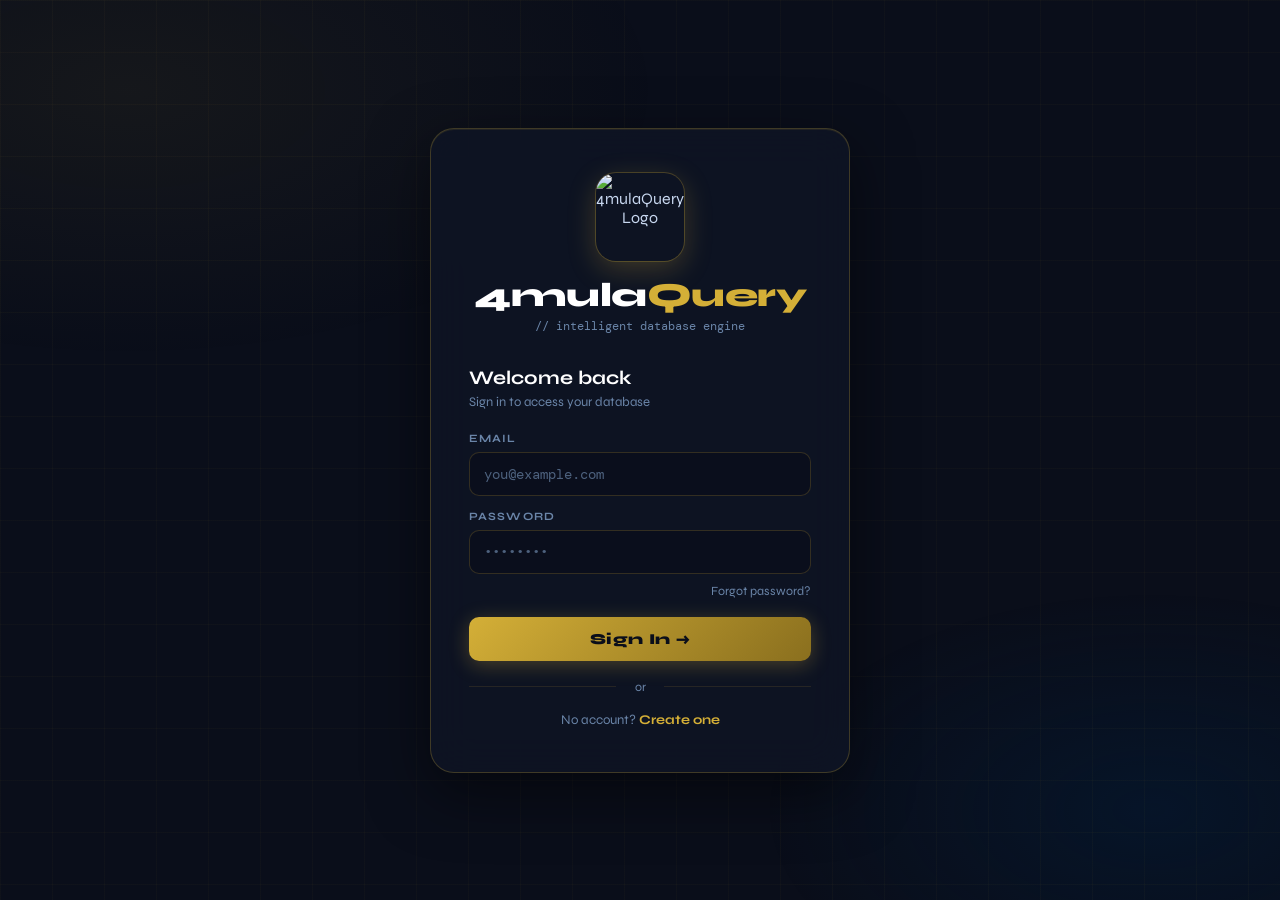
==== app/src/main/resources/static/index.html @ 48019e29 "update" ====
<!-- @format -->

<!-- =========================================================
     4mulaQuery - Intelligent Database Engine
     Main Frontend File (index.html)

     Author  : Abdul Qadir
     Purpose : Handles authentication pages and main dashboard UI
========================================================= -->

<!doctype html>
<html lang="en">
  <head>
    <!-- =========================================================
       META CONFIGURATION
       Basic page configuration for charset and responsiveness
  ========================================================= -->
    <meta charset="UTF-8" />
    <meta name="viewport" content="width=device-width, initial-scale=1.0" />

    <!-- =========================================================
       PAGE TITLE
  ========================================================= --<!-- @format -->
<!-- 
========================================================
4mulaQuery - Intelligent Database Engine
Author: Abdul Qadir
Purpose: Authentication UI + Main Application Layout
Theme: Navy + Gold Luxury Tech Theme
========================================================
-->

<!doctype html>

<!-- Root HTML Document -->
<html lang="en">
  <head>
    <!-- Character encoding for universal text support -->
    <meta charset="UTF-8" />

    <!-- Responsive design support for mobile and tablets -->
    <meta name="viewport" content="width=device-width,initial-scale=1.0" />

    <!-- Browser title -->
    <title>4mulaQuery | Intelligent Database Engine</title>
    <link rel="icon" type="image/png" href="/Logo.jpg"/> 

    <!-- Google Fonts used in UI -->
    <!-- Syne = main UI font -->
    <!-- DM Mono = technical / database style font -->
    <link
      href="https://fonts.googleapis.com/css2?family=Syne:wght@400;600;700;800&family=DM+Mono:wght@300;400;500&display=swap"
      rel="stylesheet"
    />

    <style>
      /* =========================================================
       GLOBAL COLOR VARIABLES (Design System)
       ========================================================= */

      :root {
        /* Background shades */
        --bg: #0a0e1a;
        --bg2: #0f1525;
        --bg3: #151d32;

        /* Brand colors */
        --navy: #001f3f;
        --gold: #d4af37;
        --gold2: #f0cc5a;
        --gold3: #8a6f1e;

        /* Text colors */
        --cream: #f5f0e0;
        --text: #c8d8f0;
        --text2: #6a85a8;

        /* Border colors */
        --border: rgba(212, 175, 55, 0.25);
        --border2: rgba(212, 175, 55, 0.12);

        /* Glass effect */
        --glass: rgba(15, 21, 37, 0.85);

        /* Status colors */
        --success: #2ecc71;
        --error: #e74c3c;

        /* Shadow style */
        --shadow: 0 20px 60px rgba(0, 0, 0, 0.5);
      }

      /* =========================================================
       RESET DEFAULT BROWSER STYLES
       ========================================================= */

      * {
        margin: 0;
        padding: 0;
        box-sizing: border-box;
      }

      /* =========================================================
       BODY BASE STYLING
       ========================================================= */

      body {
        font-family: "Syne", sans-serif;
        background: var(--bg);
        color: var(--text);
        min-height: 100vh;
        overflow-x: hidden;
      }

      /* =========================================================
       BACKGROUND EFFECT (Luxury Gradient Glow)
       ========================================================= */

      body::before {
        content: "";
        position: fixed;
        inset: 0;
        z-index: 0;

        background:
          radial-gradient(
            ellipse 70% 50% at 10% 10%,
            rgba(212, 175, 55, 0.06) 0%,
            transparent 60%
          ),
          radial-gradient(
            ellipse 50% 40% at 90% 90%,
            rgba(0, 31, 63, 0.4) 0%,
            transparent 60%
          );

        pointer-events: none;
      }

      /* =========================================================
       GRID BACKGROUND (Tech feel)
       ========================================================= */

      .grid-bg {
        position: fixed;
        inset: 0;
        z-index: 0;
        pointer-events: none;

        background-image:
          linear-gradient(rgba(212, 175, 55, 0.03) 1px, transparent 1px),
          linear-gradient(90deg, rgba(212, 175, 55, 0.03) 1px, transparent 1px);

        background-size: 52px 52px;
      }

      /* =========================================================
       AUTHENTICATION SECTION (Login / Signup)
       ========================================================= */

      .auth-wrap {
        position: relative;
        z-index: 10;
        min-height: 100vh;

        display: flex;
        align-items: center;
        justify-content: center;

        padding: 24px;
      }

      /* Login card container */

      .auth-card {
        width: 100%;
        max-width: 420px;

        background: var(--glass);
        backdrop-filter: blur(20px);

        border: 1px solid var(--border);
        border-radius: 24px;

        padding: 44px 38px;

        box-shadow:
          var(--shadow),
          inset 0 1px 0 rgba(212, 175, 55, 0.1);

        animation: cardUp 0.5s cubic-bezier(0.16, 1, 0.3, 1);
      }

      /* Card animation when loading */

      @keyframes cardUp {
        from {
          opacity: 0;
          transform: translateY(28px) scale(0.97);
        }
        to {
          opacity: 1;
          transform: none;
        }
      }

      /* =========================================================
       AUTH HEADER / LOGO AREA
       ========================================================= */

      .auth-logo {
        text-align: center;
        margin-bottom: 32px;
      }

      .auth-logo img {
        width: 88px;
        height: 88px;

        border-radius: 20px;

        box-shadow:
          0 8px 28px rgba(212, 175, 55, 0.25),
          0 0 0 1px var(--border);

        display: block;
        margin: 0 auto 14px;

        object-fit: cover;
      }

      /* App title */

      .auth-logo h1 {
        font-size: 2.1rem;
        font-weight: 800;
        color: #fff;
        letter-spacing: -0.5px;
      }

      /* Highlight word */

      .auth-logo h1 span {
        color: var(--gold);
      }

      /* Small tagline */

      .auth-logo p {
        font-family: "DM Mono", monospace;
        font-size: 0.72rem;
        color: var(--text2);
        margin-top: 4px;
      }

      /* =========================================================
       FORM TEXT HEADINGS
       ========================================================= */

      .auth-title {
        font-size: 1.2rem;
        font-weight: 700;
        color: #fff;
        margin-bottom: 5px;
      }

      .auth-sub {
        font-size: 0.82rem;
        color: var(--text2);
        margin-bottom: 22px;
      }

      /* =========================================================
       INPUT FIELD
       ========================================================= */

      .field {
        margin-bottom: 14px;
      }

      .field label {
        display: block;

        font-size: 0.7rem;
        font-weight: 700;

        text-transform: uppercase;
        letter-spacing: 0.1em;

        color: var(--text2);
        margin-bottom: 7px;
      }

      /* Input box */

      .field input {
        width: 100%;
        padding: 12px 14px;

        background: rgba(10, 14, 26, 0.6);

        border: 1px solid rgba(212, 175, 55, 0.2);
        border-radius: 10px;

        font-family: "DM Mono", monospace;
        font-size: 0.88rem;

        color: var(--cream);

        outline: none;
        transition: all 0.2s;
      }

      /* Input focus effect */

      .field input:focus {
        border-color: var(--gold);
        background: rgba(10, 14, 26, 0.9);

        box-shadow: 0 0 0 3px rgba(212, 175, 55, 0.12);
      }

      .field input::placeholder {
        color: var(--text2);
        opacity: 0.7;
      }

      /* =========================================================
       PRIMARY BUTTON
       ========================================================= */

      .btn-primary {
        width: 100%;
        padding: 13px;

        background: linear-gradient(135deg, var(--gold) 0%, var(--gold3) 100%);

        color: var(--bg);

        font-family: "Syne", sans-serif;
        font-size: 0.95rem;
        font-weight: 800;

        border: none;
        border-radius: 10px;

        cursor: pointer;

        transition: all 0.2s;

        margin-top: 4px;

        box-shadow: 0 4px 20px rgba(212, 175, 55, 0.3);

        letter-spacing: 0.02em;
      }

      /* Button hover */

      .btn-primary:hover {
        transform: translateY(-1px);

        box-shadow: 0 8px 28px rgba(212, 175, 55, 0.45);
      }

      /* =========================================================
       DIVIDER (OR line)
       ========================================================= */

      .auth-divider {
        text-align: center;
        margin: 18px 0;

        font-size: 0.78rem;
        color: var(--text2);

        position: relative;
      }

      .auth-divider::before,
      .auth-divider::after {
        content: "";
        position: absolute;

        top: 50%;
        width: 43%;
        height: 1px;

        background: var(--border2);
      }

      .auth-divider::before {
        left: 0;
      }
      .auth-divider::after {
        right: 0;
      }

      /* =========================================================
       LINKS (signup / login switch)
       ========================================================= */

      .auth-link {
        text-align: center;
        font-size: 0.83rem;
        color: var(--text2);
      }

      .auth-link a {
        color: var(--gold);
        font-weight: 700;
        text-decoration: none;
      }

      .auth-link a:hover {
        color: var(--gold2);
      }

      /* Forgot password */

      .forgot-link {
        text-align: right;
        margin-top: -8px;
        margin-bottom: 14px;
      }

      .forgot-link a {
        font-size: 0.78rem;
        color: var(--text2);
        text-decoration: none;
      }

      .forgot-link a:hover {
        color: var(--gold);
      }

      /* =========================================================
   TOAST NOTIFICATION
   Login / actions ke success ya error messages show karne ke liye
   ========================================================= */

      .toast {
        padding: 10px 14px;
        border-radius: 8px;
        font-size: 0.8rem;
        font-family: "DM Mono", monospace;
        margin-bottom: 14px;
        display: none; /* default hidden */
      }

      /* Error message toast */

      .toast.error {
        background: rgba(231, 76, 60, 0.12);
        border: 1px solid rgba(231, 76, 60, 0.3);
        color: #ff8c7f;
      }

      /* Success message toast */

      .toast.success {
        background: rgba(46, 204, 113, 0.1);
        border: 1px solid rgba(46, 204, 113, 0.3);
        color: #5ddf96;
      }

      /* Toast visible state */

      .toast.show {
        display: block;
        animation: fadeIn 0.25s ease;
      }

      /* Toast animation */

      @keyframes fadeIn {
        from {
          opacity: 0;
          transform: translateY(-4px);
        }
        to {
          opacity: 1;
          transform: none;
        }
      }

      /* =========================================================
   OTP INPUT UI
   Email verification ya login OTP ke liye
   ========================================================= */

      .otp-row {
        display: flex;
        gap: 10px;
        justify-content: center;
        margin: 18px 0;
      }

      /* OTP input boxes */

      .otp-row input {
        width: 54px;
        height: 58px;

        text-align: center;

        font-size: 1.5rem;
        font-weight: 700;

        font-family: "DM Mono", monospace;

        background: rgba(10, 14, 26, 0.6);

        border: 1px solid rgba(212, 175, 55, 0.2);
        border-radius: 10px;

        color: var(--cream);

        outline: none;
        transition: all 0.2s;
      }

      /* OTP focus highlight */

      .otp-row input:focus {
        border-color: var(--gold);
        box-shadow: 0 0 0 3px rgba(212, 175, 55, 0.12);
      }

      /* =========================================================
   MAIN APP CONTAINER
   Login hone ke baad visible hota hai
   ========================================================= */

      #app {
        background: var(--bg);
        display: none;
        position: relative;
        z-index: 10;
      }

      /* =========================================================
   TOP NAVIGATION BAR
   Dashboard ka main header
   ========================================================= */

      .topbar {
        position: sticky;
        top: 0;
        z-index: 100;

        background: rgba(10, 14, 26, 0.95);
        backdrop-filter: blur(16px);

        border-bottom: 1px solid var(--border);

        height: 64px;
        padding: 0 28px;

        display: flex;
        align-items: center;
        justify-content: space-between;
      }

      /* =========================================================
   LEFT SIDE (Logo + App Name)
   ========================================================= */

      .topbar-left {
        display: flex;
        align-items: center;
        gap: 14px;
      }

      /* App logo */

      .topbar-logo {
        width: 38px;
        height: 38px;
        border-radius: 10px;
        object-fit: cover;
        border: 1px solid var(--border);
      }

      /* App title */

      .topbar-name {
        font-size: 1.25rem;
        font-weight: 800;
        color: #fff;
      }

      /* Highlight text */

      .topbar-name span {
        color: var(--gold);
      }

      /* Version badge */

      .topbar-badge {
        font-family: "DM Mono", monospace;
        font-size: 0.62rem;

        background: rgba(212, 175, 55, 0.1);
        color: var(--gold);

        border: 1px solid var(--border);

        padding: 3px 10px;
        border-radius: 20px;
      }

      /* =========================================================
   NAVIGATION BUTTONS
   ========================================================= */

      .topbar-nav {
        display: flex;
        gap: 2px;
      }

      /* Nav button */

      .tnav {
        padding: 8px 16px;
        border-radius: 8px;

        cursor: pointer;

        font-size: 0.85rem;
        font-weight: 600;

        color: var(--text2);

        border: none;
        background: none;

        font-family: "Syne", sans-serif;

        transition: all 0.2s;
      }

      /* Hover effect */

      .tnav:hover {
        color: var(--text);
        background: rgba(255, 255, 255, 0.05);
      }

      /* Active navigation tab */

      .tnav.active {
        color: var(--gold);
        background: rgba(212, 175, 55, 0.1);
      }

      /* =========================================================
   USER PROFILE AREA (RIGHT SIDE)
   ========================================================= */

      .topbar-right {
        display: flex;
        align-items: center;
        gap: 10px;
      }

      /* User info pill */

      .user-pill {
        display: flex;
        align-items: center;
        gap: 8px;

        background: rgba(255, 255, 255, 0.05);
        border: 1px solid var(--border);

        border-radius: 20px;

        padding: 4px 14px 4px 4px;
      }

      /* User avatar */

      .user-av {
        width: 30px;
        height: 30px;

        border-radius: 50%;

        background: linear-gradient(135deg, var(--gold3), var(--gold));

        display: flex;
        align-items: center;
        justify-content: center;

        font-weight: 800;
        font-size: 0.85rem;

        color: var(--bg);
      }

      /* Username */

      .user-nm {
        font-size: 0.82rem;
        font-weight: 700;
        color: #fff;
      }

      /* Logout button */

      .logout-btn {
        background: none;
        border: none;

        cursor: pointer;

        color: var(--text2);

        font-size: 0.8rem;

        font-family: "DM Mono", monospace;

        padding: 6px 12px;

        border-radius: 8px;

        transition: all 0.2s;

        border: 1px solid transparent;
      }

      /* Logout hover */

      .logout-btn:hover {
        color: #ff8c7f;
        border-color: rgba(231, 76, 60, 0.3);
        background: rgba(231, 76, 60, 0.08);
      }

      /* =========================================================
   HEADER SECTION
   App ka hero header jahan logo + title + typing animation
   show hota hai
   ========================================================= */

      .app-header {
        text-align: center; /* center alignment */
        padding: 36px 24px 8px; /* top spacing */
        position: relative;
        z-index: 1;
      }

      /* Header logo image */

      .app-header img {
        width: 90px;
        height: 90px;

        border-radius: 20px;

        /* golden glow shadow effect */
        box-shadow:
          0 8px 28px rgba(212, 175, 55, 0.25),
          0 0 0 1px var(--border);

        margin-bottom: 16px;

        object-fit: cover;
      }

      /* Main app title */

      .app-header h1 {
        font-size: 2.6rem;
        font-weight: 800;

        color: #fff;

        letter-spacing: -0.5px;

        margin-bottom: 8px;
      }

      /* Highlight text in title */

      .app-header h1 span {
        color: var(--gold);
      }

      /* =========================================================
   DYNAMIC TYPING TEXT
   Example: "AI Powered SQL Engine"
   ========================================================= */

      #dynamic-text {
        font-size: 1.1em;

        color: var(--gold);

        font-weight: 700;

        min-height: 1.6em; /* prevents layout jump */

        margin-bottom: 8px;

        font-family: "DM Mono", monospace;

        letter-spacing: 0.02em;
      }

      /* =========================================================
   MAIN CONTENT CONTAINER
   Dashboard ka main wrapper
   ========================================================= */

      .main {
        max-width: 980px; /* center content width */
        margin: 0 auto;
        padding: 20px 24px 36px;
      }

      /* =========================================================
   PAGE SECTION SYSTEM
   Har navigation tab ek section show karta hai
   ========================================================= */

      .section {
        display: none; /* hidden by default */
      }

      /* Active section visible */

      .section.active {
        display: block;
        animation: cardUp 0.3s ease;
      }

      /* =========================================================
   PAGE HEADER
   Section title + description
   ========================================================= */

      .page-hdr {
        margin-bottom: 28px;
      }

      .page-hdr h2 {
        font-size: 1.7rem;
        font-weight: 800;
        color: #fff;
      }

      .page-hdr p {
        font-size: 0.85rem;
        color: var(--text2);
        margin-top: 4px;
      }

      /* =========================================================
   DASHBOARD STATS CARDS
   Example:
   - Total Queries
   - Tables
   - Status
   ========================================================= */

      .stats-row {
        display: grid;

        grid-template-columns: repeat(3, 1fr);

        gap: 16px;

        margin-bottom: 22px;
      }

      /* Individual stat card */

      .stat-card {
        background: var(--bg2);

        border: 1px solid var(--border2);

        border-radius: 16px;

        padding: 20px 22px;

        transition: all 0.2s;
      }

      /* Hover effect */

      .stat-card:hover {
        border-color: var(--border);
        transform: translateY(-2px);
      }

      /* Small stat label */

      .s-label {
        font-size: 0.68rem;

        font-weight: 700;

        text-transform: uppercase;

        letter-spacing: 0.1em;

        color: var(--text2);

        margin-bottom: 8px;
      }

      /* Main stat value */

      .s-val {
        font-size: 2rem;

        font-weight: 800;

        color: var(--gold);

        font-family: "DM Mono", monospace;
      }

      /* Description text */

      .s-desc {
        font-size: 0.74rem;

        color: var(--text2);

        margin-top: 4px;
      }

      /* Live status text */

      .s-live {
        font-size: 0.95rem;

        color: var(--success);

        font-weight: 700;

        display: flex;

        align-items: center;

        gap: 6px;

        padding-top: 6px;
      }

      /* =========================================================
   LIVE STATUS DOT
   Blinking indicator for system running state
   ========================================================= */

      .dot-live {
        width: 8px;
        height: 8px;

        border-radius: 50%;

        background: var(--success);

        box-shadow: 0 0 8px var(--success);

        animation: blink 2s infinite;
      }

      /* Blinking animation */

      @keyframes blink {
        0%,
        100% {
          opacity: 1;
        }

        50% {
          opacity: 0.3;
        }
      }
      /* =========================================================
   HEADER SECTION – APP HEADER + TYPING ANIMATION
   ========================================================= */

      .app-header {
        text-align: center;
        padding: 36px 24px 8px;
        position: relative;
        z-index: 1;
      }

      /* Logo Image */
      .app-header img {
        width: 90px;
        height: 90px;
        border-radius: 20px;
        box-shadow:
          0 8px 28px rgba(212, 175, 55, 0.25),
          0 0 0 1px var(--border);
        margin-bottom: 16px;
        object-fit: cover;
      }

      /* Main Title */
      .app-header h1 {
        font-size: 2.6rem;
        font-weight: 800;
        color: #fff;
        letter-spacing: -0.5px;
        margin-bottom: 8px;
      }

      /* Highlighted word in title */
      .app-header h1 span {
        color: var(--gold);
      }

      /* Typing animation text */
      #dynamic-text {
        font-size: 1.1em;
        color: var(--gold);
        font-weight: 700;
        min-height: 1.6em;
        margin-bottom: 8px;
        font-family: "DM Mono", monospace;
        letter-spacing: 0.02em;
      }

      /* =========================================================
   MAIN LAYOUT
   ========================================================= */

      .main {
        max-width: 980px;
        margin: 0 auto;
        padding: 20px 24px 36px;
      }

      /* Page sections */
      .section {
        display: none;
      }

      /* Active section animation */
      .section.active {
        display: block;
        animation: cardUp 0.3s ease;
      }

      /* =========================================================
   PAGE HEADER
   ========================================================= */

      .page-hdr {
        margin-bottom: 28px;
      }

      .page-hdr h2 {
        font-size: 1.7rem;
        font-weight: 800;
        color: #fff;
      }

      .page-hdr p {
        font-size: 0.85rem;
        color: var(--text2);
        margin-top: 4px;
      }

      /* =========================================================
   STATISTICS CARDS
   ========================================================= */

      .stats-row {
        display: grid;
        grid-template-columns: repeat(3, 1fr);
        gap: 16px;
        margin-bottom: 22px;
      }

      .stat-card {
        background: var(--bg2);
        border: 1px solid var(--border2);
        border-radius: 16px;
        padding: 20px 22px;
        transition: all 0.2s;
      }

      .stat-card:hover {
        border-color: var(--border);
        transform: translateY(-2px);
      }

      /* Stat label */
      .s-label {
        font-size: 0.68rem;
        font-weight: 700;
        text-transform: uppercase;
        letter-spacing: 0.1em;
        color: var(--text2);
        margin-bottom: 8px;
      }

      /* Stat value */
      .s-val {
        font-size: 2rem;
        font-weight: 800;
        color: var(--gold);
        font-family: "DM Mono", monospace;
      }

      /* Stat description */
      .s-desc {
        font-size: 0.74rem;
        color: var(--text2);
        margin-top: 4px;
      }

      /* Live indicator */
      .s-live {
        font-size: 0.95rem;
        color: var(--success);
        font-weight: 700;
        display: flex;
        align-items: center;
        gap: 6px;
        padding-top: 6px;
      }

      /* Live status dot */
      .dot-live {
        width: 8px;
        height: 8px;
        border-radius: 50%;
        background: var(--success);
        box-shadow: 0 0 8px var(--success);
        animation: blink 2s infinite;
      }

      /* Blink animation */
      @keyframes blink {
        0%,
        100% {
          opacity: 1;
        }
        50% {
          opacity: 0.3;
        }
      }

      /* =========================================================
   PANEL / CARD SECTION
   ========================================================= */

      .panel {
        background: var(--bg2);
        border: 1px solid var(--border2);
        border-radius: 20px;
        padding: 26px;
        margin-bottom: 20px;
      }

      /* Panel title */
      .panel-title {
        font-size: 0.92rem;
        font-weight: 700;
        color: #fff;
        margin-bottom: 18px;
        display: flex;
        align-items: center;
        gap: 10px;
      }

      /* Decorative dot */
      .p-dot {
        width: 10px;
        height: 10px;
        border-radius: 50%;
        background: var(--gold);
        flex-shrink: 0;
      }

      /* =========================================================
   OPERATION GRID (INPUT + BUTTONS)
   ========================================================= */

      .ops-grid {
        display: grid;
        grid-template-columns: 1fr 1fr 1fr auto;
        gap: 12px;
        align-items: end;
      }

      .ops-grid .field {
        margin-bottom: 0;
      }

      /* Buttons row */
      .btn-row {
        display: flex;
        gap: 10px;
        flex-wrap: wrap;
        margin-top: 14px;
      }

      /* =========================================================
   BUTTON STYLES
   ========================================================= */

      .btn {
        padding: 10px 22px;
        border-radius: 9px;
        cursor: pointer;
        font-family: "Syne", sans-serif;
        font-size: 0.85rem;
        font-weight: 700;
        transition: all 0.2s;
        display: flex;
        align-items: center;
        gap: 7px;
        border: none;
      }

      /* Insert button */
      .btn-ins {
        background: linear-gradient(135deg, var(--gold), var(--gold3));
        color: var(--bg);
        box-shadow: 0 4px 16px rgba(212, 175, 55, 0.25);
      }

      .btn-ins:hover {
        transform: translateY(-1px);
        box-shadow: 0 6px 22px rgba(212, 175, 55, 0.4);
      }

      /* Search button */
      .btn-src {
        background: var(--bg3);
        color: var(--gold);
        border: 1px solid var(--border);
      }

      .btn-src:hover {
        background: rgba(212, 175, 55, 0.12);
      }

      /* Delete button */
      .btn-del {
        background: rgba(231, 76, 60, 0.1);
        color: #ff8c7f;
        border: 1px solid rgba(231, 76, 60, 0.25);
      }

      .btn-del:hover {
        background: rgba(231, 76, 60, 0.2);
      }

      /* Refresh button */
      .btn-ref {
        background: var(--bg3);
        color: var(--text2);
        border: 1px solid var(--border2);
        font-size: 0.8rem;
        padding: 8px 16px;
      }

      .btn-ref:hover {
        color: var(--gold);
        border-color: var(--border);
      }

      /* Execute button */
      .btn-exec {
        background: linear-gradient(135deg, var(--gold), var(--gold3));
        color: var(--bg);
      }

      .btn-exec:hover {
        transform: translateY(-1px);
        box-shadow: 0 6px 20px rgba(212, 175, 55, 0.35);
      }

      /* =========================================================
   OUTPUT PANEL (RESULT / TABLE)
   ========================================================= */

      .out-panel {
        background: rgba(5, 8, 16, 0.9);
        border: 1px solid var(--border2);
        border-radius: 16px;
        overflow: hidden;
      }

      .out-hdr {
        padding: 12px 18px;
        border-bottom: 1px solid var(--border2);
        display: flex;
        align-items: center;
        justify-content: space-between;
      }

      .out-hdr span {
        font-family: "DM Mono", monospace;
        font-size: 0.75rem;
        color: var(--text2);
      }

      .out-body {
        padding: 20px;
        min-height: 160px;
      }

      /* =========================================================
   DATABASE TABLE
   ========================================================= */

      .db-table {
        width: 100%;
        border-collapse: collapse;
      }

      .db-table th {
        font-size: 0.68rem;
        font-weight: 700;
        text-transform: uppercase;
        letter-spacing: 0.1em;
        color: var(--gold3);
        padding: 8px 14px;
        text-align: left;
        border-bottom: 1px solid var(--border2);
        font-family: "DM Mono", monospace;
      }

      .db-table td {
        padding: 11px 14px;
        font-family: "DM Mono", monospace;
        font-size: 0.83rem;
        color: var(--text);
        border-bottom: 1px solid rgba(212, 175, 55, 0.04);
        transition: background 0.15s;
      }

      /* Row hover effect */
      .db-table tr:hover td {
        background: rgba(212, 175, 55, 0.04);
      }

      /* First column highlight */
      .db-table td:first-child {
        color: var(--gold);
        font-weight: 600;
      }

      /* Remove last border */
      .db-table tr:last-child td {
        border-bottom: none;
      }

      /* =========================================================
   LOG / TERMINAL OUTPUT
   ========================================================= */

      .log {
        font-family: "DM Mono", monospace;
        font-size: 0.85rem;
        line-height: 1.9;
        white-space: pre-wrap;
      }

      .log-ok {
        color: var(--success);
      }
      .log-err {
        color: #ff8c7f;
      }
      .log-info {
        color: var(--gold);
      }
      .log-time {
        color: var(--text2);
        font-size: 0.74rem;
      }

      /* =========================================================
   EMPTY STATE
   ========================================================= */

      .empty {
        text-align: center;
        padding: 36px 20px;
        color: var(--text2);
        font-family: "DM Mono", monospace;
        font-size: 0.82rem;
      }

      .empty-icon {
        font-size: 2.2rem;
        opacity: 0.3;
        margin-bottom: 10px;
      }

      /* =========================================================
   LOADING BAR
   ========================================================= */

      .load-bar {
        height: 2px;
        background: linear-gradient(
          90deg,
          var(--gold),
          var(--gold2),
          var(--gold)
        );
        background-size: 200%;
        animation: shine 1.2s infinite;
        display: none;
        border-radius: 2px;
      }

      .load-bar.on {
        display: block;
      }

      /* Loading animation */
      @keyframes shine {
        0% {
          background-position: 200% 0;
        }
        100% {
          background-position: -200% 0;
        }
      }

      /* =========================================================
   CONSOLE INPUT
   ========================================================= */

      .console-input {
        display: flex;
        gap: 10px;
        align-items: center;
        background: rgba(5, 8, 16, 0.9);
        border: 1px solid var(--border2);
        border-radius: 12px;
        padding: 10px 14px;
        margin-bottom: 14px;
      }

      .console-input span {
        color: var(--gold);
        font-family: "DM Mono", monospace;
        font-size: 0.9rem;
        flex-shrink: 0;
      }

      .console-input input {
        flex: 1;
        background: none;
        border: none;
        outline: none;
        font-family: "DM Mono", monospace;
        font-size: 0.88rem;
        color: var(--cream);
      }

      .console-input input::placeholder {
        color: var(--text2);
        opacity: 0.6;
      }

      /* =========================================================
   SETTINGS CARD
   ========================================================= */

      .settings-card {
        max-width: 480px;
      }

      /* =========================================================
   RESPONSIVE DESIGN
   ========================================================= */

      @media (max-width: 768px) {
        .stats-row {
          grid-template-columns: 1fr;
        }

        .ops-grid {
          grid-template-columns: 1fr 1fr;
        }

        .topbar-nav {
          display: none;
        }

        .app-header h1 {
          font-size: 2rem;
        }
      }
    </style>
  </head>

  <body>
    <!-- =====================================================
     BACKGROUND GRID EFFECT
===================================================== -->
    <div class="grid-bg"></div>

    <!-- =====================================================
     LOGIN PAGE
===================================================== -->
    <div id="loginPage" class="auth-wrap" style="display:none">
      <div class="auth-card">
        <!-- Logo + Branding -->
        <div class="auth-logo">
          <img src="/Logo.jpg" alt="4mulaQuery Logo" />
          <h1>4mula<span>Query</span></h1>
          <p>// intelligent database engine</p>
        </div>

        <!-- Login Error / Notification Toast -->
        <div id="loginToast" class="toast error"></div>

        <!-- Login Title -->
        <div class="auth-title">Welcome back</div>
        <div class="auth-sub">Sign in to access your database</div>

        <!-- Email Input -->
        <div class="field">
          <label>Email</label>
          <input type="email" id="loginEmail" placeholder="you@example.com" />
        </div>

        <!-- Password Input -->
        <div class="field">
          <label>Password</label>
          <input
            type="password"
            id="loginPass"
            placeholder="••••••••"
            onkeydown="if (event.key === 'Enter') doLogin();"
          />
        </div>

        <!-- Forgot Password Link -->
        <div class="forgot-link">
          <a href="#" onclick="showPage('forgotPage')">Forgot password?</a>
        </div>

        <!-- Login Button -->
        <button class="btn-primary" onclick="doLogin()">Sign In →</button>

        <!-- Divider -->
        <div class="auth-divider">or</div>

        <!-- Signup Redirect -->
        <div class="auth-link">
          No account?
          <a href="#" onclick="showPage('signupPage')">Create one</a>
        </div>
      </div>
    </div>

    <!-- =====================================================
     SIGNUP PAGE
===================================================== -->
    <div id="signupPage" class="auth-wrap" style="display: none">
      <div class="auth-card">
        <!-- Logo + Branding -->
        <div class="auth-logo">
          <img src="/Logo.jpg" alt="4mulaQuery Logo" />
          <h1>4mula<span>Query</span></h1>
          <p>// intelligent database engine</p>
        </div>

        <!-- Signup Notification Toast -->
        <div id="signupToast" class="toast"></div>

        <!-- Signup Title -->
        <div class="auth-title">Create account</div>
        <div class="auth-sub">Join 4mulaQuery and start querying</div>

        <!-- Full Name -->
        <div class="field">
          <label>Full Name</label>
          <input type="text" id="signupName" placeholder="Your name" />
        </div>

        <!-- Email -->
        <div class="field">
          <label>Email</label>
          <input type="email" id="signupEmail" placeholder="you@example.com" />
        </div>

        <!-- Password -->
        <div class="field">
          <label>Password</label>
          <input
            type="password"
            id="signupPass"
            placeholder="Min 6 characters"
          />
        </div>

        <!-- Confirm Password -->
        <div class="field">
          <label>Confirm Password</label>
          <input
            type="password"
            id="signupPass2"
            placeholder="Same as above"
            onkeydown="if (event.key === 'Enter') doSignup();"
          />
        </div>

        <!-- Signup Button -->
        <button class="btn-primary" onclick="doSignup()">
          Create Account →
        </button>

        <!-- Divider -->
        <div class="auth-divider">or</div>

        <!-- Login Redirect -->
        <div class="auth-link">
          Already have one?
          <a href="#" onclick="showPage('loginPage')">Sign in</a>
        </div>
      </div>
    </div>

    <!-- =====================================================
     FORGOT PASSWORD PAGE
===================================================== -->
    <div id="forgotPage" class="auth-wrap" style="display: none">
      <div class="auth-card">
        <!-- Logo + Branding -->
        <div class="auth-logo">
          <img src="/Logo.jpg" alt="4mulaQuery Logo" />
          <h1>4mula<span>Query</span></h1>
          <p>// intelligent database engine</p>
        </div>

        <!-- Toast Notification -->
        <div id="forgotToast" class="toast"></div>

        <!-- =====================================================
         STEP 1 : EMAIL INPUT
    ===================================================== -->
        <div id="fStep1">
          <div class="auth-title">Reset password</div>
          <div class="auth-sub">
            Enter your email to receive a verification code
          </div>

          <!-- Email Field -->
          <div class="field">
            <label>Email</label>
            <input
              type="email"
              id="forgotEmail"
              placeholder="you@example.com"
            />
          </div>

          <!-- Send OTP Button -->
          <button class="btn-primary" onclick="sendOtp()">Send Code →</button>
        </div>

        <!-- =====================================================
         STEP 2 : OTP VERIFICATION
    ===================================================== -->
        <div id="fStep2" style="display: none">
          <div class="auth-title">Enter OTP</div>
          <div class="auth-sub">Check your email for the 4-digit code</div>

          <!-- OTP Inputs -->
          <div class="otp-row">
            <input
              type="text"
              maxlength="1"
              class="otp-input"
              oninput="otpNext(this, 0)"
            />
            <input
              type="text"
              maxlength="1"
              class="otp-input"
              oninput="otpNext(this, 1)"
            />
            <input
              type="text"
              maxlength="1"
              class="otp-input"
              oninput="otpNext(this, 2)"
            />
            <input
              type="text"
              maxlength="1"
              class="otp-input"
              oninput="otpNext(this, 3)"
            />
          </div>

          <!-- Verify OTP Button -->
          <button class="btn-primary" onclick="verifyOtp()">Verify →</button>
        </div>

        <!-- =====================================================
         STEP 3 : NEW PASSWORD
    ===================================================== -->
        <div id="fStep3" style="display: none">
          <div class="auth-title">New password</div>
          <div class="auth-sub">Set your new password</div>

          <!-- New Password -->
          <div class="field">
            <label>New Password</label>
            <input
              type="password"
              id="newPass"
              placeholder="Min 6 characters"
            />
          </div>

          <!-- Confirm Password -->
          <div class="field">
            <label>Confirm</label>
            <input type="password" id="newPass2" placeholder="Same as above" />
          </div>

          <!-- Update Password Button -->
          <button class="btn-primary" onclick="resetPass()">
            Update Password →
          </button>
        </div>

        <!-- Divider -->
        <div class="auth-divider"></div>

        <!-- Back to Login -->
        <div class="auth-link">
          <a href="#" onclick="showPage('loginPage')"> ← Back to login </a>
        </div>
      </div>
    </div>

    <!-- =====================================================
     MAIN APPLICATION (After Login)
===================================================== -->
    <div id="app">
      <!-- =====================================================
       TOP NAVIGATION BAR
  ===================================================== -->
      <div class="topbar">
        <!-- LEFT SIDE : LOGO + PRODUCT NAME -->
        <div class="topbar-left">
          <img class="topbar-logo" src="/Logo.jpg" alt="logo" />

          <span class="topbar-name"> 4mula<span>Query</span> </span>

          <!-- Engine Version Badge -->
          <span class="topbar-badge"> C++ ENGINE v1.0 </span>
        </div>

        <!-- =====================================================
         CENTER : NAVIGATION MENU
    ===================================================== -->
        <div class="topbar-nav">
          <button class="tnav active" onclick="switchSec('dashboard', this)">
            Dashboard
          </button>

          <button class="tnav" onclick="switchSec('explorer', this)">
            Data Explorer
          </button>

          <button class="tnav" onclick="switchSec('console', this)">
            Console
          </button>

          <button class="tnav" onclick="switchSec('settings', this)">
            Settings
          </button>
        </div>

        <!-- =====================================================
         RIGHT SIDE : USER PROFILE + LOGOUT
    ===================================================== -->
        <div class="topbar-right">
          <!-- User Info -->
          <div class="user-pill">
            <div class="user-av" id="userAv">A</div>

            <span class="user-nm" id="userNm"> User </span>
          </div>

          <!-- Logout Button -->
          <button class="logout-btn" onclick="doLogout()">⏻ Logout</button>
        </div>
      </div>

      <!-- =====================================================
     APP HEADER (TYPING ANIMATION HEADER)
===================================================== -->
      <div class="app-header">
        <!-- Logo -->
        <img src="/Logo.jpg" alt="Logo" />

        <!-- App Name -->
        <h1>4mula<span>Query</span></h1>

        <!-- Dynamic typing text (JS se change hoga) -->
        <div id="dynamic-text"></div>
      </div>

      <!-- =====================================================
     MAIN APPLICATION CONTENT
===================================================== -->
      <div class="main">
        <!-- =====================================================
       DASHBOARD SECTION
  ===================================================== -->
        <div id="sec-dashboard" class="section active">
          <!-- Page Header -->
          <div class="page-hdr">
            <h2>Dashboard</h2>
            <p>Real-time control panel for your 4mulaQuery engine</p>
          </div>

          <!-- ===== STATISTICS CARDS ===== -->
          <div class="stats-row">
            <!-- Total Records -->
            <div class="stat-card">
              <div class="s-label">Total Records</div>
              <div class="s-val" id="statTotal">—</div>
              <div class="s-desc">rows in database</div>
            </div>

            <!-- Last Operation -->
            <div class="stat-card">
              <div class="s-label">Last Operation</div>
              <div
                class="s-val"
                id="statOp"
                style="font-size: 1rem; padding-top: 8px"
              >
                —
              </div>
              <div class="s-desc">most recent command</div>
            </div>

            <!-- Engine Status -->
            <div class="stat-card">
              <div class="s-label">Engine Status</div>
              <div class="s-live"><span class="dot-live"></span> ONLINE</div>
              <div class="s-desc">C++ core responding</div>
            </div>
          </div>

          <!-- =====================================================
         DATABASE OPERATIONS PANEL
    ===================================================== -->
          <div class="panel">
            <div class="panel-title">
              <div class="p-dot"></div>
              Database Operations
            </div>

            <!-- Input Fields -->
            <div class="ops-grid">
              <!-- ID -->
              <div class="field">
                <label>ID *</label>
                <input type="number" id="opId" placeholder="e.g. 1" />
              </div>

              <!-- Username -->
              <div class="field">
                <label>Username</label>
                <input type="text" id="opName" placeholder="Name" />
              </div>

              <!-- Email -->
              <div class="field">
                <label>Email</label>
                <input type="email" id="opEmail" placeholder="user@email.com" />
              </div>

              <!-- Quick Action Buttons -->
              <div class="field">
                <label>&nbsp;</label>
                <div style="display: flex; gap: 8px">
                  <button class="btn btn-ins" onclick="operate('insert')">
                    ＋
                  </button>
                  <button class="btn btn-src" onclick="operate('search')">
                    ⌕
                  </button>
                  <button class="btn btn-del" onclick="operate('delete')">
                    ✕
                  </button>
                </div>
              </div>
            </div>

            <!-- Full Action Buttons -->
            <div class="btn-row">
              <button class="btn btn-ins" onclick="operate('insert')">
                Insert Record
              </button>

              <button class="btn btn-src" onclick="operate('search')">
                Search by ID
              </button>

              <button class="btn btn-del" onclick="operate('delete')">
                Delete by ID
              </button>

              <button class="btn btn-ref" onclick="fetchAll()">
                ↻ Refresh View
              </button>
            </div>
          </div>

          <!-- =====================================================
         ENGINE OUTPUT PANEL
    ===================================================== -->
          <div class="out-panel">
            <!-- Header -->
            <div class="out-hdr">
              <span>
                <span
                  class="dot-live"
                  style="display: inline-block; margin-right: 6px"
                ></span>
                engine output
              </span>

              <button
                class="btn btn-ref"
                style="padding: 5px 12px; font-size: 0.75rem"
                onclick="fetchAll()"
              >
                ↻ Load All
              </button>
            </div>

            <!-- Loading Bar -->
            <div class="load-bar" id="lb1"></div>

            <!-- Output Body -->
            <div class="out-body" id="outBody">
              <div class="empty">
                <div class="empty-icon">◈</div>
                Engine ready. Run a command above.
              </div>
            </div>
          </div>
        </div>

        <!-- =====================================================
       DATA EXPLORER SECTION
  ===================================================== -->
        <div id="sec-explorer" class="section">
          <div class="page-hdr">
            <h2>Data Explorer</h2>
            <p>Browse all records stored in 4mulaQuery database</p>
          </div>

          <div class="panel">
            <div class="panel-title">
              <div class="p-dot"></div>
              All Records

              <button
                class="btn btn-ref"
                onclick="fetchAllExplorer()"
                style="margin-left: auto; padding: 7px 14px; font-size: 0.78rem"
              >
                ↻ Load Data
              </button>
            </div>

            <div class="out-panel">
              <div class="load-bar" id="lb2"></div>

              <div class="out-body" id="explorerBody">
                <div class="empty">
                  <div class="empty-icon">◈</div>
                  Click "Load Data" to fetch all records.
                </div>
              </div>
            </div>
          </div>
        </div>

        <!-- =====================================================
       QUERY CONSOLE SECTION
  ===================================================== -->
        <div id="sec-console" class="section">
          <div class="page-hdr">
            <h2>Query Console</h2>
            <p>Run raw commands directly against the C++ engine</p>
          </div>

          <!-- Console Input -->
          <div class="console-input">
            <span>4mula&gt;</span>

            <input
              type="text"
              id="rawCmd"
              placeholder="insert,1,Name,email@test.com  |  search,1  |  delete,1  |  all"
              onkeydown="if (event.key === 'Enter') runRaw();"
            />

            <button
              class="btn btn-exec"
              onclick="runRaw()"
              style="padding: 8px 18px; font-size: 0.82rem"
            >
              ▶ Run
            </button>
          </div>

          <!-- Console Output -->
          <div class="out-panel">
            <div class="out-hdr">
              <span>
                <span
                  class="dot-live"
                  style="display: inline-block; margin-right: 6px"
                ></span>
                console
              </span>
            </div>

            <div class="load-bar" id="lb3"></div>

            <div class="out-body" id="consoleBody">
              <div class="log">
                <span class="log-info">4mulaQuery Console v1.0</span>
                <span class="log-time"
                  >Type a command above and press Enter</span
                >
              </div>
            </div>
          </div>
        </div>

        <!-- =====================================================
       SETTINGS SECTION
  ===================================================== -->
        <div id="sec-settings" class="section">
          <div class="page-hdr">
            <h2>Settings</h2>
            <p>Manage your account preferences</p>
          </div>

          <div class="panel settings-card">
            <div class="panel-title">
              <div class="p-dot"></div>
              Account
            </div>

            <!-- Display Name -->
            <div class="field">
              <label>Display Name</label>
              <input type="text" id="setName" placeholder="Your name" />
            </div>

            <!-- Email -->
            <div class="field">
              <label>Email</label>
              <input type="email" id="setEmail" disabled style="opacity: 0.5" />
            </div>

            <!-- Password -->
            <div class="field">
              <label>New Password</label>
              <input
                type="password"
                id="setPass"
                placeholder="Leave blank to keep current"
              />
            </div>

            <!-- Confirm Password -->
            <div class="field">
              <label>Confirm Password</label>
              <input
                type="password"
                id="setPass2"
                placeholder="Same as above"
              />
            </div>

            <!-- Save Button -->
            <button
              class="btn-primary"
              onclick="saveSettings()"
              style="max-width: 200px"
            >
              Save Changes
            </button>

            <!-- Settings Toast -->
            <div
              id="setToast"
              class="toast"
              style="margin-top: 16px; margin-bottom: 0"
            ></div>
          </div>
        </div>
      </div>

<script>
/* =========================================================
   HERO TYPING ANIMATION MODULE
   ---------------------------------------------------------
   This module creates a dynamic typing effect for the hero
   section of the dashboard. It cycles through predefined
   phrases and simulates typing and deleting characters.
   Used to visually highlight key features of the system.
========================================================= */


/* ---------------------------------------------------------
   Phrases to display in the hero typing animation
   Each phrase will appear one by one in a loop
--------------------------------------------------------- */
const phrases = [
  "Fastest C++ B-Tree Engine",
  "Spring Boot + Docker Integrated",
  "Intelligent Query Processing",
  "AI Powered SQL Optimization",
  "Real-Time Query Performance Insights",
  "Machine Learning Driven Database Engine",
  "Next Generation Query Analyzer",
  "Smart Database Exploration",
  "Predictive SQL Execution Engine",
  "Developed by Abdul Qadir"
];


/* ---------------------------------------------------------
   Animation State Variables
--------------------------------------------------------- */

let pIndex = 0;       // Index of the current phrase
let cIndex = 0;       // Index of the current character
let deleting = false; // Indicates whether characters are being deleted
let typingTimer = null; // Reference to the active timeout


/* =========================================================
   startTyping()
   ---------------------------------------------------------
   Initializes and starts the typing animation.
   - Clears any previous timer
   - Resets animation state
   - Starts the typing cycle
========================================================= */
function startTyping(){

  // Stop any existing animation timer
  if(typingTimer)
    clearTimeout(typingTimer);

  // Reset animation state
  pIndex = 0;
  cIndex = 0;
  deleting = false;

  // Start typing engine
  typeNext();
}


/* =========================================================
   typeNext()
   ---------------------------------------------------------
   Core typing engine responsible for:
   - Typing characters one by one
   - Deleting characters after completion
   - Switching between phrases in a loop
========================================================= */
function typeNext(){

  // Get the dynamic text element
  const el = document.getElementById("dynamic-text");

  // Stop execution if element does not exist
  if(!el) return;

  // Current phrase being processed
  const text = phrases[pIndex];


  /* -----------------------------------------------------
     Update displayed text
     - If deleting → remove characters
     - If typing → add characters
  ----------------------------------------------------- */
  el.textContent = deleting
    ? text.substring(0, cIndex--)
    : text.substring(0, cIndex++);


  /* -----------------------------------------------------
     CASE 1 : Phrase completely typed
     Pause before starting deletion
  ----------------------------------------------------- */
  if(!deleting && cIndex > text.length){

    deleting = true;

    // Wait before deleting
    typingTimer = setTimeout(typeNext, 2000);
  }


  /* -----------------------------------------------------
     CASE 2 : Phrase completely deleted
     Move to next phrase
  ----------------------------------------------------- */
  else if(deleting && cIndex === 0){

    deleting = false;

    // Move to next phrase (loop)
    pIndex = (pIndex + 1) % phrases.length;

    // Short delay before typing next phrase
    typingTimer = setTimeout(typeNext, 500);
  }


  /* -----------------------------------------------------
     CASE 3 : Continue typing / deleting animation
  ----------------------------------------------------- */
  else{

    typingTimer = setTimeout(
      typeNext,
      deleting ? 50 : 100
    );
  }
}

/* =================================================
   AUTH MODULE
   User Authentication aur Session Management
================================================= */

// Current logged-in user
let currentUser = null;

// Generated OTP for password reset
let generatedOtp = null;

// Email jiske liye OTP generate hua hai
let otpEmail = null;


/* -------------------------------------------------
   getUsers()
   LocalStorage se registered users ko read karta hai
------------------------------------------------- */
function getUsers() {
  return JSON.parse(localStorage.getItem('fq_users') || '{}');
}


/* -------------------------------------------------
   saveUsers()
   Users data ko LocalStorage me store karta hai
------------------------------------------------- */
function saveUsers(u) {
  localStorage.setItem('fq_users', JSON.stringify(u));
}


/* -------------------------------------------------
   getSession()
   Current login session ko LocalStorage se read karta hai
------------------------------------------------- */
function getSession() {
  return JSON.parse(localStorage.getItem('fq_session') || 'null');
}


/* -------------------------------------------------
   saveSession()
   Logged-in user ka session LocalStorage me save karta hai
------------------------------------------------- */
function saveSession(u) {
  localStorage.setItem('fq_session', JSON.stringify(u));
}


/* -------------------------------------------------
   showPage()
   Authentication pages (Login / Signup / Forgot Password)
   ke beech navigation handle karta hai
------------------------------------------------- */
function showPage(id) {

  // Sabhi auth pages ko hide kar do
  ['loginPage','signupPage','forgotPage'].forEach(p=>{
    document.getElementById(p).style.display='none';
  });

  // Selected page show karo
  document.getElementById(id).style.display='flex';

  // Agar Forgot Password page hai to steps reset karo
  if(id === 'forgotPage'){

    // Step 1 : Email enter
    document.getElementById('fStep1').style.display='block';

    // Step 2 : OTP verification
    document.getElementById('fStep2').style.display='none';

    // Step 3 : New password set
    document.getElementById('fStep3').style.display='none';
  }
}

/* -------------------------------------------------
   showToast()
   User ko notification / message show karne ke liye
   toast popup display karta hai
------------------------------------------------- */

function showToast(id,msg,type='error'){

  // Toast element select karo
  const el = document.getElementById(id);

  // Message set karo
  el.textContent = msg;

  // Toast class update karo (error / success / info)
  el.className = `toast ${type} show`;

  // 3.5 seconds baad toast automatically hide ho jayega
  setTimeout(()=>{
    el.className = `toast ${type}`;
  },3500);
}

/* -------------------------------------------------
   doLogin()
   User login process handle karta hai
------------------------------------------------- */
function doLogin(){

  // Login form se email aur password read karo
  const email = document.getElementById('loginEmail').value.trim();
  const pass  = document.getElementById('loginPass').value;

  // Validation : agar koi field empty hai
  if(!email || !pass)
    return showToast('loginToast','Please fill all fields');

  // LocalStorage se registered users load karo
  const users = getUsers();

  // Agar email exist nahi karta
  if(!users[email])
    return showToast('loginToast','Account not found. Sign up first.');

  // Password match check (password Base64 encoded store hai)
  if(users[email].password !== btoa(pass))
    return showToast('loginToast','Incorrect password.');

  // Login successful
  currentUser = users[email];

  // Session save karo
  saveSession(currentUser);

  // Main app load karo
  loadApp();
}

/* -------------------------------------------------
   doSignup()
   Naya user account create karne ka function
------------------------------------------------- */
function doSignup(){

  // Signup form se user inputs read karo
  const name  = document.getElementById('signupName').value.trim();
  const email = document.getElementById('signupEmail').value.trim();
  const pass  = document.getElementById('signupPass').value;
  const pass2 = document.getElementById('signupPass2').value;

  // Validation : agar koi field empty ho
  if(!name || !email || !pass)
    return showToast('signupToast','Please fill all fields');

  // Validation : password confirm match check
  if(pass !== pass2)
    return showToast('signupToast','Passwords do not match');

  // Validation : minimum password length
  if(pass.length < 6)
    return showToast('signupToast','Min 6 characters required');

  // LocalStorage se existing users load karo
  const users = getUsers();

  // Agar email already register hai
  if(users[email])
    return showToast('signupToast','Email already registered.');

  // New user object create karo
  users[email] = {
    name,
    email,
    password: btoa(pass) // password Base64 encode karke store
  };

  // Users ko LocalStorage me save karo
  saveUsers(users);

  // Current user set karo
  currentUser = users[email];

  // Session save karo (auto login)
  saveSession(currentUser);

  // Success message show karo
  showToast('signupToast','Account created! Loading...','success');

  // Thodi delay ke baad main app load karo
  setTimeout(loadApp,800);
}

/* -------------------------------------------------
   sendOtp()
   Forgot password process ke liye OTP generate karta hai
------------------------------------------------- */
function sendOtp(){

  // Email input field se value read karo
  const email = document.getElementById('forgotEmail').value.trim();

  // Validation : agar email empty ho
  if(!email)
    return showToast('forgotToast','Enter your email');

  // LocalStorage se registered users load karo
  const users = getUsers();

  // Check karo ki email registered hai ya nahi
  if(!users[email])
    return showToast('forgotToast','No account with this email.');

  // OTP kis email ke liye generate hua hai
  otpEmail = email;

  // 4-digit random OTP generate karo
  generatedOtp = Math.floor(1000 + Math.random()*9000).toString();

  // User ko OTP show karo (demo purpose)
  showToast('forgotToast',`Your OTP: ${generatedOtp}`,'success');

  // Thodi delay ke baad next step (OTP verification) show karo
  setTimeout(()=>{
    document.getElementById('fStep1').style.display='none';
    document.getElementById('fStep2').style.display='block';
  },1200);
}

/* -------------------------------------------------
   otpNext()
   OTP input fields me automatic focus next box me
   move karne ke liye use hota hai
------------------------------------------------- */
function otpNext(el,idx){

  // Agar current input me value hai aur last box nahi hai
  if(el.value && idx < 3)

    // Next OTP input box par focus shift karo
    document.querySelectorAll('.otp-input')[idx+1].focus();
}


/* -------------------------------------------------
   verifyOtp()
   Entered OTP ko verify karta hai
------------------------------------------------- */
function verifyOtp(){

  // Sab OTP input boxes se values read karke combine karo
  const entered = [...document.querySelectorAll('.otp-input')]
    .map(i => i.value)
    .join('');

  // Check karo OTP correct hai ya nahi
  if(entered !== generatedOtp)
    return showToast('forgotToast','Invalid OTP. Try again.');

  // OTP correct hone par Step 2 hide karo
  document.getElementById('fStep2').style.display='none';

  // Password reset step show karo
  document.getElementById('fStep3').style.display='block';
}

/* -------------------------------------------------
   resetPass()
   Forgot password process ke last step me
   new password set karta hai
------------------------------------------------- */
function resetPass(){

  // New password aur confirm password read karo
  const p1 = document.getElementById('newPass').value;
  const p2 = document.getElementById('newPass2').value;

  // Validation : agar password empty ho ya match na kare
  if(!p1 || p1 !== p2)
    return showToast('forgotToast','Passwords do not match');

  // Validation : minimum password length
  if(p1.length < 6)
    return showToast('forgotToast','Min 6 characters');

  // LocalStorage se users load karo
  const users = getUsers();

  // OTP email ke user ka password update karo
  users[otpEmail].password = btoa(p1);

  // Updated users data save karo
  saveUsers(users);

  // Success message show karo
  showToast('forgotToast','Password updated! Redirecting...','success');

  // 1.5 second baad login page par redirect
  setTimeout(()=>{
    showPage('loginPage');
  },1500);
}

/* -------------------------------------------------
   doLogout()
   Current user ko logout karta hai aur session clear karta hai
------------------------------------------------- */

function doLogout() {
  // -------------------------------------------------------------
  // Remove the saved user session from LocalStorage
  // This ensures the user is fully logged out
  // -------------------------------------------------------------
  localStorage.removeItem('fq_session');

  // Reset global user variable
  currentUser = null;

  // Hide the main application interface
  document.getElementById('app').style.display = 'none';

  // Stop typing animation if it is currently running
  if (typingTimer) clearTimeout(typingTimer);

  // -------------------------------------------------------------
  // Since authentication pages were removed from the DOM earlier,
  // the easiest way to restore them is to reload the page
  // -------------------------------------------------------------
  location.reload();
}
/* -------------------------------------------------
   loadApp()
   Successful login ke baad main application load karta hai
------------------------------------------------- */
function loadApp() {

  // Get current user session from memory or stored session
  const s = currentUser || getSession();

  // If no session exists, stop execution
  if (!s) return;

  // Set global current user
  currentUser = s;

  // -------------------------------------------------------------
  // Remove all authentication related pages from the DOM
  // This ensures login / signup screens never reappear
  // -------------------------------------------------------------
  const authPages = ['loginPage', 'signupPage', 'forgotPage'];

  authPages.forEach(id => {
    const el = document.getElementById(id);
    if (el) el.remove(); 
  });

  // -------------------------------------------------------------
  // Activate the main application interface
  // -------------------------------------------------------------
  const app = document.getElementById('app');

  // Display main app container
  app.style.display = 'block';

  // Apply solid background to prevent visual overlap
  app.style.background = 'var(--bg)'; // Navy blue theme

  // -------------------------------------------------------------
  // Update UI elements with authenticated user data
  // -------------------------------------------------------------
  document.getElementById('userNm').textContent = currentUser.name;

  // Set user avatar using first letter of name
  document.getElementById('userAv').textContent =
    currentUser.name[0].toUpperCase();

  // Populate settings form fields
  document.getElementById('setName').value = currentUser.name;
  document.getElementById('setEmail').value = currentUser.email;

  // -------------------------------------------------------------
  // Initialize UI features
  // -------------------------------------------------------------

  // Start hero section typing animation
  startTyping();

  // Load all database records
  fetchAll(true);
}
/* -------------------------------------------------
   saveSettings()
   User profile settings update karta hai
   (Name aur optionally password change)
------------------------------------------------- */
function saveSettings(){

  // Settings form se name aur password fields read karo
  const name  = document.getElementById('setName').value.trim();
  const pass  = document.getElementById('setPass').value;
  const pass2 = document.getElementById('setPass2').value;

  // Validation : name empty nahi hona chahiye
  if(!name)
    return showToast('setToast','Name cannot be empty');

  // Validation : agar password change kar rahe ho to match hona chahiye
  if(pass && pass !== pass2)
    return showToast('setToast','Passwords do not match');

  // Validation : password minimum length
  if(pass && pass.length < 6)
    return showToast('setToast','Min 6 characters');

  // LocalStorage se users data load karo
  const users = getUsers();

  // Current user ka name update karo
  users[currentUser.email].name = name;

  // Agar password field filled hai to password update karo
  if(pass)
    users[currentUser.email].password = btoa(pass);

  // Updated users data save karo
  saveUsers(users);

  // Current user object update karo
  currentUser = users[currentUser.email];

  // Session update karo
  saveSession(currentUser);

  // Navbar me updated name show karo
  document.getElementById('userNm').textContent = currentUser.name;

  // Avatar me first letter update karo
  document.getElementById('userAv').textContent =
    currentUser.name[0].toUpperCase();

  // Success message show karo
  showToast('setToast','Saved successfully!','success');
}

/* -------------------------------------------------
   switchSec()
   App ke different sections (Dashboard, Explorer, etc.)
   ke beech navigation handle karta hai
------------------------------------------------- */
function switchSec(name,el){

  // Sabhi sections se "active" class remove karo
  document.querySelectorAll('.section')
    .forEach(s => s.classList.remove('active'));

  // Top navigation buttons se bhi "active" class remove karo
  document.querySelectorAll('.tnav')
    .forEach(n => n.classList.remove('active'));

  // Selected section ko active banao
  document.getElementById('sec-'+name)
    .classList.add('active');

  // Clicked navigation button ko active highlight karo
  el.classList.add('active');
}

/* =================================================
   API MODULE
   Backend API responses ko handle karne wale functions
================================================= */


/* -------------------------------------------------
   setLoad()
   Loader indicator ko ON / OFF karta hai
------------------------------------------------- */
function setLoad(id,on){

  // Given element par "on" class toggle karo
  // true → loader show
  // false → loader hide
  document.getElementById(id).classList.toggle('on',on);
}


/* -------------------------------------------------
   renderTable()
   API se aane wale CSV data ko HTML table me convert karta hai
------------------------------------------------- */
function renderTable(data){

  // Agar data empty ho ya "empty" message ho
  if(!data || !data.trim() || data.includes('empty') || data.includes('Empty'))
    return `<div class="empty"><div class="empty-icon">◈</div>No records found.</div>`;

  // Data ko rows me split karo
  const rows = data.trim().split('\n').filter(r => r.includes(','));

  // Agar valid rows nahi milti
  if(!rows.length)
    return `<div class="empty"><div class="empty-icon">◈</div>${data}</div>`;

  // Table HTML start
  let html = `<table class="db-table">
  <thead>
  <tr>
  <th>#</th>
  <th>ID</th>
  <th>Username</th>
  <th>Email</th>
  </tr>
  </thead>
  <tbody>`;

  // Har row ko table row me convert karo
  rows.forEach((row,i)=>{

    // Row ko comma se split karo
    const p = row.split(',');

    // Agar required fields exist karti hain
    if(p.length >= 3)

      html += `<tr>
      <td>${i+1}</td>
      <td>${p[0].trim()}</td>
      <td>${p[1].trim()}</td>
      <td>${p[2].trim()}</td>
      </tr>`;
  });

  // Table close karo
  return html + '</tbody></table>';
}

/* -------------------------------------------------
   countRows()
   API response data me total records (rows) count karta hai
------------------------------------------------- */
function countRows(data){

  // Agar data empty ho ya "empty" message ho
  if(!data || !data.trim() || data.includes('empty'))
    return 0;

  // Data ko rows me split karke valid rows count karo
  return data
    .trim()
    .split('\n')
    .filter(r => r.includes(',')) // valid CSV rows
    .length;
}
/* -------------------------------------------------
   operate()
   Database operations handle karta hai
   (insert / delete / search etc.)
------------------------------------------------- */
/* -------------------------------------------------
   operate()
   Database operations (insert / delete / search)
   ke liye API request prepare karta hai
------------------------------------------------- */
/* =================================================
   Database Operation Function
   insert / delete / search API ko call karta hai
================================================= */

async function operate(type){

  // Form inputs se values read karna
  const id = document.getElementById('opId').value;
  const name = document.getElementById('opName').value;
  const email = document.getElementById('opEmail').value;

  // ID validation (ID empty ya invalid nahi hona chahiye)
  if(!id || id <= 0){
    alert('Valid ID required');
    return;
  }

  // API endpoint create karna
  let url = `/api/${type}?id=${id}`;

  // Agar operation insert hai to name aur email required hain
  if(type === 'insert'){
    if(!name || !email){
      alert('Name and Email required');
      return;
    }

    // URL me encoded parameters add karna
    url += `&name=${encodeURIComponent(name)}&email=${encodeURIComponent(email)}`;
  }

  // Loading animation start karna
  setLoad('lb1', true);

  // Response time measure karne ke liye start time
  const t0 = performance.now();

  try{

    // API request send karna
    const res = await fetch(url);

    // Response text me convert karna
    const data = await res.text();

    // Execution time calculate karna
    const ms = (performance.now() - t0).toFixed(1);

    // Check karna operation successful hai ya nahi
    const ok = data.includes('Executed') || data.includes(',');
    const err = data.includes('Error') || data.includes('Bridge');

    // Result UI me show karna
    document.getElementById('outBody').innerHTML =
      `<div class="log">
        <span class="${err ? 'log-err' : ok ? 'log-ok' : 'log-info'}">
        ${data.trim()}
        </span>
        <span class="log-time"> · ${ms}ms · ${type.toUpperCase()}</span>
      </div>`;

    // Current operation statistics update karna
    document.getElementById('statOp').textContent = type.toUpperCase();

    // Agar insert ya delete successful hua to input fields reset karna
    if((type === 'insert' || type === 'delete') && ok){

      document.getElementById('opId').value = '';
      document.getElementById('opName').value = '';
      document.getElementById('opEmail').value = '';

      // Data refresh karne ke liye fetchAll call
      setTimeout(() => fetchAll(true), 600);
    }

  }catch(e){

    // Network error handle karna
    document.getElementById('outBody').innerHTML =
      `<div class="log">
        <span class="log-err">Network Error: ${e.message}</span>
      </div>`;
  }

  // Loading animation band karna
  setLoad('lb1', false);
}
/* =================================================
   fetchAll()
   Database se saare records fetch karta hai
   aur table me display karta hai
================================================= */

async function fetchAll(silent=false){

  // Agar silent mode nahi hai to loading indicator show karo
  if(!silent) setLoad('lb1',true);

  try{

    // Backend API ko request bhejna (saare records ke liye)
    const res = await fetch('/api/all');

    // Response ko text format me convert karna
    const data = await res.text();

    // Agar silent mode nahi hai to table render karo
    if(!silent)
      document.getElementById('outBody').innerHTML = renderTable(data);

    // Total records count update karna (statistics panel)
    document.getElementById('statTotal').textContent = countRows(data);

  }catch(e){

    // Error aane par UI me error message show karna
    if(!silent)
      document.getElementById('outBody').innerHTML =
        `<div class="log"><span class="log-err">Error: ${e.message}</span></div>`;
  }

  // Loading indicator hide karna
  if(!silent) setLoad('lb1',false);
}

/* =================================================
   fetchAllExplorer()
   Database Explorer section ke liye
   saare records fetch karke table me show karta hai
================================================= */

async function fetchAllExplorer(){

  // Explorer section ke loader ko ON karna
  setLoad('lb2',true);

  try{

    // Backend API se saare records fetch karna
    const res = await fetch('/api/all');

    // Response ko text format me convert karna
    const data = await res.text();

    // Explorer table me data render karna
    document.getElementById('explorerBody').innerHTML = renderTable(data);

    // Total rows ka count statistics me update karna
    document.getElementById('statTotal').textContent = countRows(data);

  }catch(e){

    // Agar error aaye to error message show karna
    document.getElementById('explorerBody').innerHTML =
      `<div class="log"><span class="log-err">Error: ${e.message}</span></div>`;
  }

  // Loader OFF karna
  setLoad('lb2',false);
}

/* =================================================
   runRaw()
   Raw command console se database operations run karta hai
================================================= */

async function runRaw(){

  // Console input se command read karna
  const cmd = document.getElementById('rawCmd').value.trim();

  // Agar command empty hai to function stop
  if(!cmd) return;

  // Command ko comma ke basis par split karna
  const parts = cmd.split(',');

  // First part command type hota hai (insert, search, delete, all)
  const type = parts[0].toLowerCase();

  // Console loader ON karna
  setLoad('lb3',true);

  // Execution time measure karne ke liye start time
  const t0 = performance.now();

  let url = '';

  // ALL / SELECT command -> saare records fetch
  if(type === 'all' || type === 'select')
    url = '/api/all';

  // SEARCH command -> specific ID search
  else if(type === 'search' && parts[1])
    url = `/api/search?id=${parts[1].trim()}`;

  // INSERT command -> id, name, email required
  else if(type === 'insert' && parts.length >= 4)
    url = `/api/insert?id=${parts[1].trim()}&name=${encodeURIComponent(parts[2].trim())}&email=${encodeURIComponent(parts[3].trim())}`;

  // DELETE command -> ID required
  else if(type === 'delete' && parts[1])
    url = `/api/delete?id=${parts[1].trim()}`;

  // Agar command invalid hai
  else{
    document.getElementById('consoleBody').innerHTML =
      `<div class="log">
        <span class="log-err">Unknown command</span>
        <span class="log-time">insert,id,name,email | search,id | delete,id | all</span>
      </div>`;

    setLoad('lb3',false);
    return;
  }

  try{

    // API request send karna
    const res = await fetch(url);

    // Response ko text me convert karna
    const data = await res.text();

    // Execution time calculate karna
    const ms = (performance.now() - t0).toFixed(1);

    // Success aur error detect karna
    const ok = data.includes('Executed') || data.includes(',');
    const err = data.includes('Error') || data.includes('Bridge');

    // Agar response me table data hai to table render karo
    const html =
      data.includes(',') && type !== 'delete'
      ? renderTable(data)
      : `<div class="log">
           <span class="${err ? 'log-err' : ok ? 'log-ok' : 'log-info'}">${data.trim()}</span>
           <span class="log-time"> · ${ms}ms</span>
         </div>`;

    // Console me result show karna
    document.getElementById('consoleBody').innerHTML = html;

    // Command input clear karna
    document.getElementById('rawCmd').value = '';

  }catch(e){

    // Error handle karna
    document.getElementById('consoleBody').innerHTML =
      `<div class="log">
        <span class="log-err">Error: ${e.message}</span>
      </div>`;
  }

  // Loader OFF karna
  setLoad('lb3',false);
}


/* =================================================
   Page Load Handler
   Agar session saved hai to app load karega
   warna login page open karega
================================================= */

window.onload = () => {

  // Local storage se session read karna
  const s = getSession();

  // Agar user logged in hai
  if(s){
    currentUser = s;
    loadApp();
  }

  // Agar session nahi hai to login page show karo
  else{
    showPage('loginPage');
  }
};
</script>
</body>
</html>>
    <title>4mulaQuery | Intelligent Database Engine</title>

    <!-- =========================================================
       WEBSITE FAVICON
  ========================================================= -->
    <link rel="icon" type="image/png" href="/Logo.jpg" />

    <!-- =========================================================
       GOOGLE FONTS
       Syne → Headings
       DM Mono → Code / Console text
  ========================================================= -->
    <link
      href="https://fonts.googleapis.com/css2?family=Syne:wght@400;600;700;800&family=DM+Mono:wght@300;400;500&display=swap"
      rel="stylesheet"
    />

    <!-- =========================================================
       SPLIT CSS FILES (Easy Maintenance)
  ========================================================= -->
    <link rel="stylesheet" href="variables.css" />
    <link rel="stylesheet" href="auth.css" />
    <link rel="stylesheet" href="topbar.css" />
    <link rel="stylesheet" href="header.css" />
    <link rel="stylesheet" href="dashboard.css" />
    <link rel="stylesheet" href="responsive.css" />
  </head>

  <body>
    <!-- =========================================================
     BACKGROUND GRID EFFECT
========================================================= -->
    <div class="grid-bg"></div>

    <!-- =========================================================
     LOGIN PAGE
========================================================= -->
    <div id="loginPage" class="auth-wrap">
      <div class="auth-card">
        <div class="auth-logo">
          <img src="/Logo.jpg" alt="4mulaQuery Logo" />
          <h1>4mula<span>Query</span></h1>
          <p>// intelligent database engine</p>
        </div>
        <div id="loginToast" class="toast error"></div>
        <div class="auth-title">Welcome back</div>
        <div class="auth-sub">Sign in to access your database</div>
        <div class="field">
          <label>Email</label>
          <input type="email" id="loginEmail" placeholder="you@example.com" />
        </div>
        <div class="field">
          <label>Password</label>
          <input
            type="password"
            id="loginPass"
            placeholder="••••••••"
            onkeydown="if (event.key === 'Enter') doLogin();"
          />
        </div>
        <div class="forgot-link">
          <a href="#" onclick="showPage('forgotPage')">Forgot password?</a>
        </div>
        <button class="btn-primary" onclick="doLogin()">Sign In →</button>
        <div class="auth-divider">or</div>
        <div class="auth-link">
          No account?
          <a href="#" onclick="showPage('signupPage')">Create one</a>
        </div>
      </div>
    </div>

    <!-- =========================================================
     SIGNUP PAGE
========================================================= -->
    <div id="signupPage" class="auth-wrap" style="display: none">
      <div class="auth-card">
        <div class="auth-logo">
          <img src="/Logo.jpg" alt="4mulaQuery Logo" />
          <h1>4mula<span>Query</span></h1>
          <p>// intelligent database engine</p>
        </div>
        <div id="signupToast" class="toast"></div>
        <div class="auth-title">Create account</div>
        <div class="auth-sub">Join 4mulaQuery and start querying</div>
        <div class="field">
          <label>Full Name</label>
          <input type="text" id="signupName" placeholder="Your name" />
        </div>
        <div class="field">
          <label>Email</label>
          <input type="email" id="signupEmail" placeholder="you@example.com" />
        </div>
        <div class="field">
          <label>Password</label>
          <input
            type="password"
            id="signupPass"
            placeholder="Min 6 characters"
          />
        </div>
        <div class="field">
          <label>Confirm Password</label>
          <input
            type="password"
            id="signupPass2"
            placeholder="Same as above"
            onkeydown="if (event.key === 'Enter') doSignup();"
          />
        </div>
        <button class="btn-primary" onclick="doSignup()">
          Create Account →
        </button>
        <div class="auth-divider">or</div>
        <div class="auth-link">
          Already have one?
          <a href="#" onclick="showPage('loginPage')">Sign in</a>
        </div>
      </div>
    </div>

    <!-- =========================================================
     FORGOT PASSWORD PAGE
========================================================= -->
    <div id="forgotPage" class="auth-wrap" style="display: none">
      <div class="auth-card">
        <div class="auth-logo">
          <img src="/Logo.jpg" alt="4mulaQuery Logo" />
          <h1>4mula<span>Query</span></h1>
          <p>// intelligent database engine</p>
        </div>
        <div id="forgotToast" class="toast"></div>
        <div id="fStep1">
          <div class="auth-title">Reset password</div>
          <div class="auth-sub">
            Enter your email to receive a verification code
          </div>
          <div class="field">
            <label>Email</label>
            <input
              type="email"
              id="forgotEmail"
              placeholder="you@example.com"
            />
          </div>
          <button class="btn-primary" onclick="sendOtp()">Send Code →</button>
        </div>
        <div id="fStep2" style="display: none">
          <div class="auth-title">Enter OTP</div>
          <div class="auth-sub">Check your email for the 4-digit code</div>
          <div class="otp-row">
            <input
              type="text"
              maxlength="1"
              class="otp-input"
              oninput="otpNext(this, 0)"
            />
            <input
              type="text"
              maxlength="1"
              class="otp-input"
              oninput="otpNext(this, 1)"
            />
            <input
              type="text"
              maxlength="1"
              class="otp-input"
              oninput="otpNext(this, 2)"
            />
            <input
              type="text"
              maxlength="1"
              class="otp-input"
              oninput="otpNext(this, 3)"
            />
          </div>
          <button class="btn-primary" onclick="verifyOtp()">Verify →</button>
        </div>
        <div id="fStep3" style="display: none">
          <div class="auth-title">New password</div>
          <div class="auth-sub">Set your new password</div>
          <div class="field">
            <label>New Password</label>
            <input
              type="password"
              id="newPass"
              placeholder="Min 6 characters"
            />
          </div>
          <div class="field">
            <label>Confirm</label>
            <input type="password" id="newPass2" placeholder="Same as above" />
          </div>
          <button class="btn-primary" onclick="resetPass()">
            Update Password →
          </button>
        </div>
        <div class="auth-divider"></div>
        <div class="auth-link">
          <a href="#" onclick="showPage('loginPage')">← Back to login</a>
        </div>
      </div>
    </div>

    <!-- =========================================================
     MAIN APPLICATION DASHBOARD
========================================================= -->
    <div id="app">
      <!-- TOP NAVIGATION BAR -->
      <div class="topbar">
        <div class="topbar-left">
          <img class="topbar-logo" src="/Logo.jpg" alt="logo" />
          <span class="topbar-name">4mula<span>Query</span></span>
          <span class="topbar-badge">C++ ENGINE v1.0</span>
        </div>
        <div class="topbar-nav">
          <button class="tnav active" onclick="switchSec('dashboard', this)">
            Dashboard
          </button>
          <button class="tnav" onclick="switchSec('explorer', this)">
            Data Explorer
          </button>
          <button class="tnav" onclick="switchSec('console', this)">
            Console
          </button>
          <button class="tnav" onclick="switchSec('settings', this)">
            Settings
          </button>
        </div>
        <div class="topbar-right">
          <div class="user-pill">
            <div class="user-av" id="userAv">A</div>
            <span class="user-nm" id="userNm">User</span>
          </div>
          <button class="logout-btn" onclick="doLogout()">⏻ Logout</button>
        </div>
      </div>

      <!-- APP HEADER (TYPING ANIMATION) -->
      <div class="app-header">
        <img src="/Logo.jpg" alt="Logo" />
        <h1>4mula<span>Query</span></h1>
        <div id="dynamic-text"></div>
      </div>

      <!-- MAIN CONTENT -->
      <div class="main">
        <!-- DASHBOARD SECTION -->
        <div id="sec-dashboard" class="section active">
          <div class="page-hdr">
            <h2>Dashboard</h2>
            <p>Real-time control panel for your 4mulaQuery engine</p>
          </div>
          <div class="stats-row">
            <div class="stat-card">
              <div class="s-label">Total Records</div>
              <div class="s-val" id="statTotal">—</div>
              <div class="s-desc">rows in database</div>
            </div>
            <div class="stat-card">
              <div class="s-label">Last Operation</div>
              <div
                class="s-val"
                id="statOp"
                style="font-size: 1rem; padding-top: 8px"
              >
                —
              </div>
              <div class="s-desc">most recent command</div>
            </div>
            <div class="stat-card">
              <div class="s-label">Engine Status</div>
              <div class="s-live"><span class="dot-live"></span> ONLINE</div>
              <div class="s-desc">C++ core responding</div>
            </div>
          </div>

          <div class="panel">
            <div class="panel-title">
              <div class="p-dot"></div>
              Database Operations
            </div>
            <div class="ops-grid">
              <div class="field">
                <label>ID *</label
                ><input type="number" id="opId" placeholder="e.g. 1" />
              </div>
              <div class="field">
                <label>Username</label
                ><input type="text" id="opName" placeholder="Name" />
              </div>
              <div class="field">
                <label>Email</label
                ><input
                  type="email"
                  id="opEmail"
                  placeholder="user@email.com"
                />
              </div>
              <div class="field">
                <label>&nbsp;</label>
                <div style="display: flex; gap: 8px">
                  <button class="btn btn-ins" onclick="operate('insert')">
                    ＋</button
                  ><button class="btn btn-src" onclick="operate('search')">
                    ⌕</button
                  ><button class="btn btn-del" onclick="operate('delete')">
                    ✕
                  </button>
                </div>
              </div>
            </div>
            <div class="btn-row">
              <button class="btn btn-ins" onclick="operate('insert')">
                Insert Record
              </button>
              <button class="btn btn-src" onclick="operate('search')">
                Search by ID
              </button>
              <button class="btn btn-del" onclick="operate('delete')">
                Delete by ID
              </button>
              <button class="btn btn-ref" onclick="fetchAll()">
                ↻ Refresh View
              </button>
            </div>
          </div>

          <div class="out-panel">
            <div class="out-hdr">
              <span
                ><span
                  class="dot-live"
                  style="display: inline-block; margin-right: 6px"
                ></span
                >engine output</span
              ><button
                class="btn btn-ref"
                style="padding: 5px 12px; font-size: 0.75rem"
                onclick="fetchAll()"
              >
                ↻ Load All
              </button>
            </div>
            <div class="load-bar" id="lb1"></div>
            <div class="out-body" id="outBody">
              <div class="empty">
                <div class="empty-icon">◈</div>
                Engine ready. Run a command above.
              </div>
            </div>
          </div>
        </div>

        <!-- DATA EXPLORER SECTION -->
        <div id="sec-explorer" class="section">
          <div class="page-hdr">
            <h2>Data Explorer</h2>
            <p>Browse all records stored in 4mulaQuery database</p>
          </div>
          <div class="panel">
            <div class="panel-title">
              <div class="p-dot"></div>
              All Records<button
                class="btn btn-ref"
                onclick="fetchAllExplorer()"
                style="margin-left: auto; padding: 7px 14px; font-size: 0.78rem"
              >
                ↻ Load Data
              </button>
            </div>
            <div class="out-panel">
              <div class="load-bar" id="lb2"></div>
              <div class="out-body" id="explorerBody">
                <div class="empty">
                  <div class="empty-icon">◈</div>
                  Click "Load Data" to fetch all records.
                </div>
              </div>
            </div>
          </div>
        </div>

        <!-- QUERY CONSOLE SECTION -->
        <div id="sec-console" class="section">
          <div class="page-hdr">
            <h2>Query Console</h2>
            <p>Run raw commands directly against the C++ engine</p>
          </div>
          <div class="console-input">
            <span>4mula&gt;</span>
            <input
              type="text"
              id="rawCmd"
              placeholder="insert,1,Name,email@test.com  |  search,1  |  delete,1  |  all"
              onkeydown="if (event.key === 'Enter') runRaw();"
            />
            <button
              class="btn btn-exec"
              onclick="runRaw()"
              style="padding: 8px 18px; font-size: 0.82rem"
            >
              ▶ Run
            </button>
          </div>
          <div class="out-panel">
            <div class="out-hdr">
              <span
                ><span
                  class="dot-live"
                  style="display: inline-block; margin-right: 6px"
                ></span
                >console</span
              >
            </div>
            <div class="load-bar" id="lb3"></div>
            <div class="out-body" id="consoleBody">
              <div class="log">
                <span class="log-info">4mulaQuery Console v1.0</span
                ><span class="log-time"
                  >Type a command above and press Enter</span
                >
              </div>
            </div>
          </div>
        </div>

        <!-- SETTINGS SECTION -->
        <div id="sec-settings" class="section">
          <div class="page-hdr">
            <h2>Settings</h2>
            <p>Manage your account preferences</p>
          </div>
          <div class="panel settings-card">
            <div class="panel-title">
              <div class="p-dot"></div>
              Account
            </div>
            <div class="field">
              <label>Display Name</label
              ><input type="text" id="setName" placeholder="Your name" />
            </div>
            <div class="field">
              <label>Email</label
              ><input
                type="email"
                id="setEmail"
                disabled
                style="opacity: 0.5"
              />
            </div>
            <div class="field">
              <label>New Password</label
              ><input
                type="password"
                id="setPass"
                placeholder="Leave blank to keep current"
              />
            </div>
            <div class="field">
              <label>Confirm Password</label
              ><input
                type="password"
                id="setPass2"
                placeholder="Same as above"
              />
            </div>
            <button
              class="btn-primary"
              onclick="saveSettings()"
              style="max-width: 200px"
            >
              Save Changes
            </button>
            <div
              id="setToast"
              class="toast"
              style="margin-top: 16px; margin-bottom: 0"
            ></div>
          </div>
        </div>
      </div>
      <!-- end .main -->
    </div>
    <!-- end #app -->

    <!-- =========================================================
     JAVASCRIPT MODULES
========================================================= -->
    <script src="auth.js"></script>
    <script src="api.js"></script>
    <script src="app.js"></script>
  </body>
</html>
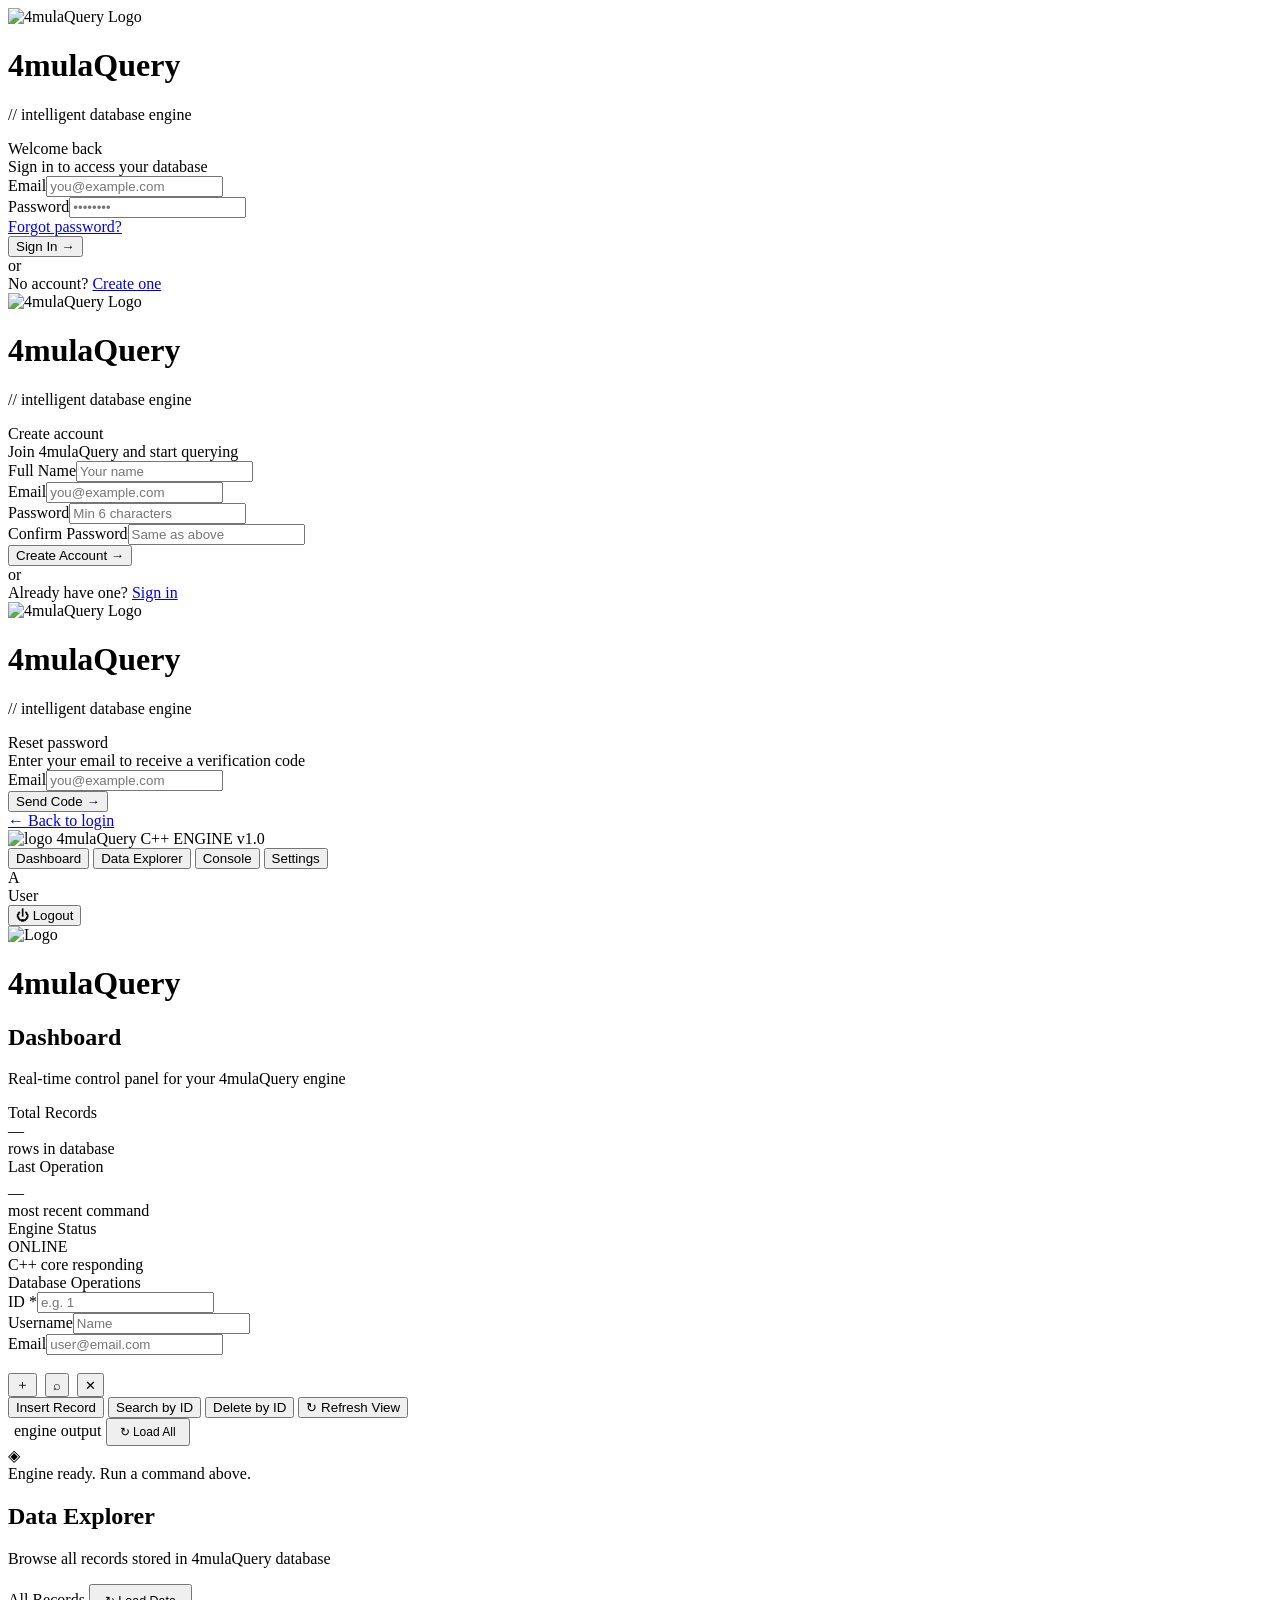
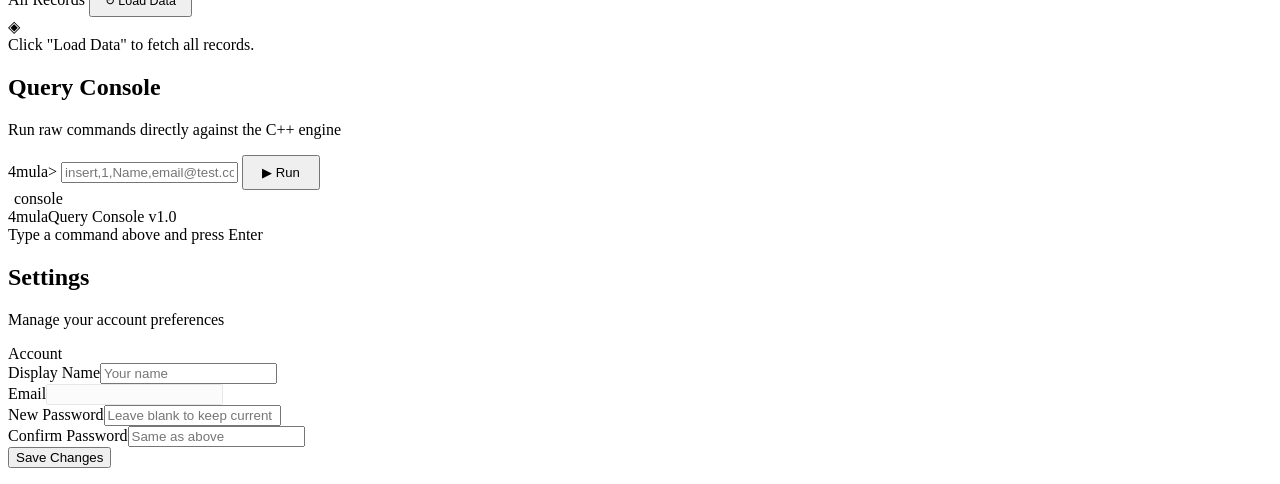
==== commit aeab5907: "update" ====
--- a/app/src/main/resources/static/index.html
+++ b/app/src/main/resources/static/index.html
@@ -1,3599 +1,236 @@
-<!-- @format -->
-
-<!-- =========================================================
-     4mulaQuery - Intelligent Database Engine
-     Main Frontend File (index.html)
-
-     Author  : Abdul Qadir
-     Purpose : Handles authentication pages and main dashboard UI
-========================================================= -->
-
+<!-- =====================================================
+     4mulaQuery — index.html
+     Author : Abdul Qadir
+     CSS    : style.css
+     JS     : app.js
+===================================================== -->
 <!doctype html>
 <html lang="en">
-  <head>
-    <!-- =========================================================
-       META CONFIGURATION
-       Basic page configuration for charset and responsiveness
-  ========================================================= -->
-    <meta charset="UTF-8" />
-    <meta name="viewport" content="width=device-width, initial-scale=1.0" />
-
-    <!-- =========================================================
-       PAGE TITLE
-  ========================================================= --<!-- @format -->
-<!-- 
-========================================================
-4mulaQuery - Intelligent Database Engine
-Author: Abdul Qadir
-Purpose: Authentication UI + Main Application Layout
-Theme: Navy + Gold Luxury Tech Theme
-========================================================
--->
-
-<!doctype html>
-
-<!-- Root HTML Document -->
-<html lang="en">
-  <head>
-    <!-- Character encoding for universal text support -->
-    <meta charset="UTF-8" />
-
-    <!-- Responsive design support for mobile and tablets -->
-    <meta name="viewport" content="width=device-width,initial-scale=1.0" />
-
-    <!-- Browser title -->
-    <title>4mulaQuery | Intelligent Database Engine</title>
-    <link rel="icon" type="image/png" href="/Logo.jpg"/> 
-
-    <!-- Google Fonts used in UI -->
-    <!-- Syne = main UI font -->
-    <!-- DM Mono = technical / database style font -->
-    <link
-      href="https://fonts.googleapis.com/css2?family=Syne:wght@400;600;700;800&family=DM+Mono:wght@300;400;500&display=swap"
-      rel="stylesheet"
-    />
-
-    <style>
-      /* =========================================================
-       GLOBAL COLOR VARIABLES (Design System)
-       ========================================================= */
-
-      :root {
-        /* Background shades */
-        --bg: #0a0e1a;
-        --bg2: #0f1525;
-        --bg3: #151d32;
-
-        /* Brand colors */
-        --navy: #001f3f;
-        --gold: #d4af37;
-        --gold2: #f0cc5a;
-        --gold3: #8a6f1e;
-
-        /* Text colors */
-        --cream: #f5f0e0;
-        --text: #c8d8f0;
-        --text2: #6a85a8;
-
-        /* Border colors */
-        --border: rgba(212, 175, 55, 0.25);
-        --border2: rgba(212, 175, 55, 0.12);
-
-        /* Glass effect */
-        --glass: rgba(15, 21, 37, 0.85);
-
-        /* Status colors */
-        --success: #2ecc71;
-        --error: #e74c3c;
-
-        /* Shadow style */
-        --shadow: 0 20px 60px rgba(0, 0, 0, 0.5);
-      }
-
-      /* =========================================================
-       RESET DEFAULT BROWSER STYLES
-       ========================================================= */
-
-      * {
-        margin: 0;
-        padding: 0;
-        box-sizing: border-box;
-      }
-
-      /* =========================================================
-       BODY BASE STYLING
-       ========================================================= */
-
-      body {
-        font-family: "Syne", sans-serif;
-        background: var(--bg);
-        color: var(--text);
-        min-height: 100vh;
-        overflow-x: hidden;
-      }
-
-      /* =========================================================
-       BACKGROUND EFFECT (Luxury Gradient Glow)
-       ========================================================= */
-
-      body::before {
-        content: "";
-        position: fixed;
-        inset: 0;
-        z-index: 0;
-
-        background:
-          radial-gradient(
-            ellipse 70% 50% at 10% 10%,
-            rgba(212, 175, 55, 0.06) 0%,
-            transparent 60%
-          ),
-          radial-gradient(
-            ellipse 50% 40% at 90% 90%,
-            rgba(0, 31, 63, 0.4) 0%,
-            transparent 60%
-          );
-
-        pointer-events: none;
-      }
-
-      /* =========================================================
-       GRID BACKGROUND (Tech feel)
-       ========================================================= */
-
-      .grid-bg {
-        position: fixed;
-        inset: 0;
-        z-index: 0;
-        pointer-events: none;
-
-        background-image:
-          linear-gradient(rgba(212, 175, 55, 0.03) 1px, transparent 1px),
-          linear-gradient(90deg, rgba(212, 175, 55, 0.03) 1px, transparent 1px);
-
-        background-size: 52px 52px;
-      }
-
-      /* =========================================================
-       AUTHENTICATION SECTION (Login / Signup)
-       ========================================================= */
-
-      .auth-wrap {
-        position: relative;
-        z-index: 10;
-        min-height: 100vh;
-
-        display: flex;
-        align-items: center;
-        justify-content: center;
-
-        padding: 24px;
-      }
-
-      /* Login card container */
-
-      .auth-card {
-        width: 100%;
-        max-width: 420px;
-
-        background: var(--glass);
-        backdrop-filter: blur(20px);
-
-        border: 1px solid var(--border);
-        border-radius: 24px;
-
-        padding: 44px 38px;
-
-        box-shadow:
-          var(--shadow),
-          inset 0 1px 0 rgba(212, 175, 55, 0.1);
-
-        animation: cardUp 0.5s cubic-bezier(0.16, 1, 0.3, 1);
-      }
-
-      /* Card animation when loading */
-
-      @keyframes cardUp {
-        from {
-          opacity: 0;
-          transform: translateY(28px) scale(0.97);
-        }
-        to {
-          opacity: 1;
-          transform: none;
-        }
-      }
-
-      /* =========================================================
-       AUTH HEADER / LOGO AREA
-       ========================================================= */
-
-      .auth-logo {
-        text-align: center;
-        margin-bottom: 32px;
-      }
-
-      .auth-logo img {
-        width: 88px;
-        height: 88px;
-
-        border-radius: 20px;
-
-        box-shadow:
-          0 8px 28px rgba(212, 175, 55, 0.25),
-          0 0 0 1px var(--border);
-
-        display: block;
-        margin: 0 auto 14px;
-
-        object-fit: cover;
-      }
-
-      /* App title */
-
-      .auth-logo h1 {
-        font-size: 2.1rem;
-        font-weight: 800;
-        color: #fff;
-        letter-spacing: -0.5px;
-      }
-
-      /* Highlight word */
-
-      .auth-logo h1 span {
-        color: var(--gold);
-      }
-
-      /* Small tagline */
-
-      .auth-logo p {
-        font-family: "DM Mono", monospace;
-        font-size: 0.72rem;
-        color: var(--text2);
-        margin-top: 4px;
-      }
-
-      /* =========================================================
-       FORM TEXT HEADINGS
-       ========================================================= */
-
-      .auth-title {
-        font-size: 1.2rem;
-        font-weight: 700;
-        color: #fff;
-        margin-bottom: 5px;
-      }
-
-      .auth-sub {
-        font-size: 0.82rem;
-        color: var(--text2);
-        margin-bottom: 22px;
-      }
-
-      /* =========================================================
-       INPUT FIELD
-       ========================================================= */
-
-      .field {
-        margin-bottom: 14px;
-      }
-
-      .field label {
-        display: block;
-
-        font-size: 0.7rem;
-        font-weight: 700;
-
-        text-transform: uppercase;
-        letter-spacing: 0.1em;
-
-        color: var(--text2);
-        margin-bottom: 7px;
-      }
-
-      /* Input box */
-
-      .field input {
-        width: 100%;
-        padding: 12px 14px;
-
-        background: rgba(10, 14, 26, 0.6);
-
-        border: 1px solid rgba(212, 175, 55, 0.2);
-        border-radius: 10px;
-
-        font-family: "DM Mono", monospace;
-        font-size: 0.88rem;
-
-        color: var(--cream);
-
-        outline: none;
-        transition: all 0.2s;
-      }
-
-      /* Input focus effect */
-
-      .field input:focus {
-        border-color: var(--gold);
-        background: rgba(10, 14, 26, 0.9);
-
-        box-shadow: 0 0 0 3px rgba(212, 175, 55, 0.12);
-      }
-
-      .field input::placeholder {
-        color: var(--text2);
-        opacity: 0.7;
-      }
-
-      /* =========================================================
-       PRIMARY BUTTON
-       ========================================================= */
-
-      .btn-primary {
-        width: 100%;
-        padding: 13px;
-
-        background: linear-gradient(135deg, var(--gold) 0%, var(--gold3) 100%);
-
-        color: var(--bg);
-
-        font-family: "Syne", sans-serif;
-        font-size: 0.95rem;
-        font-weight: 800;
-
-        border: none;
-        border-radius: 10px;
-
-        cursor: pointer;
-
-        transition: all 0.2s;
-
-        margin-top: 4px;
-
-        box-shadow: 0 4px 20px rgba(212, 175, 55, 0.3);
-
-        letter-spacing: 0.02em;
-      }
-
-      /* Button hover */
-
-      .btn-primary:hover {
-        transform: translateY(-1px);
-
-        box-shadow: 0 8px 28px rgba(212, 175, 55, 0.45);
-      }
-
-      /* =========================================================
-       DIVIDER (OR line)
-       ========================================================= */
-
-      .auth-divider {
-        text-align: center;
-        margin: 18px 0;
-
-        font-size: 0.78rem;
-        color: var(--text2);
-
-        position: relative;
-      }
-
-      .auth-divider::before,
-      .auth-divider::after {
-        content: "";
-        position: absolute;
-
-        top: 50%;
-        width: 43%;
-        height: 1px;
-
-        background: var(--border2);
-      }
-
-      .auth-divider::before {
-        left: 0;
-      }
-      .auth-divider::after {
-        right: 0;
-      }
-
-      /* =========================================================
-       LINKS (signup / login switch)
-       ========================================================= */
-
-      .auth-link {
-        text-align: center;
-        font-size: 0.83rem;
-        color: var(--text2);
-      }
-
-      .auth-link a {
-        color: var(--gold);
-        font-weight: 700;
-        text-decoration: none;
-      }
-
-      .auth-link a:hover {
-        color: var(--gold2);
-      }
-
-      /* Forgot password */
-
-      .forgot-link {
-        text-align: right;
-        margin-top: -8px;
-        margin-bottom: 14px;
-      }
-
-      .forgot-link a {
-        font-size: 0.78rem;
-        color: var(--text2);
-        text-decoration: none;
-      }
-
-      .forgot-link a:hover {
-        color: var(--gold);
-      }
-
-      /* =========================================================
-   TOAST NOTIFICATION
-   Login / actions ke success ya error messages show karne ke liye
-   ========================================================= */
-
-      .toast {
-        padding: 10px 14px;
-        border-radius: 8px;
-        font-size: 0.8rem;
-        font-family: "DM Mono", monospace;
-        margin-bottom: 14px;
-        display: none; /* default hidden */
-      }
-
-      /* Error message toast */
-
-      .toast.error {
-        background: rgba(231, 76, 60, 0.12);
-        border: 1px solid rgba(231, 76, 60, 0.3);
-        color: #ff8c7f;
-      }
-
-      /* Success message toast */
-
-      .toast.success {
-        background: rgba(46, 204, 113, 0.1);
-        border: 1px solid rgba(46, 204, 113, 0.3);
-        color: #5ddf96;
-      }
-
-      /* Toast visible state */
-
-      .toast.show {
-        display: block;
-        animation: fadeIn 0.25s ease;
-      }
-
-      /* Toast animation */
-
-      @keyframes fadeIn {
-        from {
-          opacity: 0;
-          transform: translateY(-4px);
-        }
-        to {
-          opacity: 1;
-          transform: none;
-        }
-      }
-
-      /* =========================================================
-   OTP INPUT UI
-   Email verification ya login OTP ke liye
-   ========================================================= */
-
-      .otp-row {
-        display: flex;
-        gap: 10px;
-        justify-content: center;
-        margin: 18px 0;
-      }
-
-      /* OTP input boxes */
-
-      .otp-row input {
-        width: 54px;
-        height: 58px;
-
-        text-align: center;
-
-        font-size: 1.5rem;
-        font-weight: 700;
-
-        font-family: "DM Mono", monospace;
-
-        background: rgba(10, 14, 26, 0.6);
-
-        border: 1px solid rgba(212, 175, 55, 0.2);
-        border-radius: 10px;
-
-        color: var(--cream);
-
-        outline: none;
-        transition: all 0.2s;
-      }
-
-      /* OTP focus highlight */
-
-      .otp-row input:focus {
-        border-color: var(--gold);
-        box-shadow: 0 0 0 3px rgba(212, 175, 55, 0.12);
-      }
-
-      /* =========================================================
-   MAIN APP CONTAINER
-   Login hone ke baad visible hota hai
-   ========================================================= */
-
-      #app {
-        background: var(--bg);
-        display: none;
-        position: relative;
-        z-index: 10;
-      }
-
-      /* =========================================================
-   TOP NAVIGATION BAR
-   Dashboard ka main header
-   ========================================================= */
-
-      .topbar {
-        position: sticky;
-        top: 0;
-        z-index: 100;
-
-        background: rgba(10, 14, 26, 0.95);
-        backdrop-filter: blur(16px);
-
-        border-bottom: 1px solid var(--border);
-
-        height: 64px;
-        padding: 0 28px;
-
-        display: flex;
-        align-items: center;
-        justify-content: space-between;
-      }
-
-      /* =========================================================
-   LEFT SIDE (Logo + App Name)
-   ========================================================= */
-
-      .topbar-left {
-        display: flex;
-        align-items: center;
-        gap: 14px;
-      }
-
-      /* App logo */
-
-      .topbar-logo {
-        width: 38px;
-        height: 38px;
-        border-radius: 10px;
-        object-fit: cover;
-        border: 1px solid var(--border);
-      }
-
-      /* App title */
-
-      .topbar-name {
-        font-size: 1.25rem;
-        font-weight: 800;
-        color: #fff;
-      }
-
-      /* Highlight text */
-
-      .topbar-name span {
-        color: var(--gold);
-      }
-
-      /* Version badge */
-
-      .topbar-badge {
-        font-family: "DM Mono", monospace;
-        font-size: 0.62rem;
-
-        background: rgba(212, 175, 55, 0.1);
-        color: var(--gold);
-
-        border: 1px solid var(--border);
-
-        padding: 3px 10px;
-        border-radius: 20px;
-      }
-
-      /* =========================================================
-   NAVIGATION BUTTONS
-   ========================================================= */
-
-      .topbar-nav {
-        display: flex;
-        gap: 2px;
-      }
-
-      /* Nav button */
-
-      .tnav {
-        padding: 8px 16px;
-        border-radius: 8px;
-
-        cursor: pointer;
-
-        font-size: 0.85rem;
-        font-weight: 600;
-
-        color: var(--text2);
-
-        border: none;
-        background: none;
-
-        font-family: "Syne", sans-serif;
-
-        transition: all 0.2s;
-      }
-
-      /* Hover effect */
-
-      .tnav:hover {
-        color: var(--text);
-        background: rgba(255, 255, 255, 0.05);
-      }
-
-      /* Active navigation tab */
-
-      .tnav.active {
-        color: var(--gold);
-        background: rgba(212, 175, 55, 0.1);
-      }
-
-      /* =========================================================
-   USER PROFILE AREA (RIGHT SIDE)
-   ========================================================= */
-
-      .topbar-right {
-        display: flex;
-        align-items: center;
-        gap: 10px;
-      }
-
-      /* User info pill */
-
-      .user-pill {
-        display: flex;
-        align-items: center;
-        gap: 8px;
-
-        background: rgba(255, 255, 255, 0.05);
-        border: 1px solid var(--border);
-
-        border-radius: 20px;
-
-        padding: 4px 14px 4px 4px;
-      }
-
-      /* User avatar */
-
-      .user-av {
-        width: 30px;
-        height: 30px;
-
-        border-radius: 50%;
-
-        background: linear-gradient(135deg, var(--gold3), var(--gold));
-
-        display: flex;
-        align-items: center;
-        justify-content: center;
-
-        font-weight: 800;
-        font-size: 0.85rem;
-
-        color: var(--bg);
-      }
-
-      /* Username */
-
-      .user-nm {
-        font-size: 0.82rem;
-        font-weight: 700;
-        color: #fff;
-      }
-
-      /* Logout button */
-
-      .logout-btn {
-        background: none;
-        border: none;
-
-        cursor: pointer;
-
-        color: var(--text2);
-
-        font-size: 0.8rem;
-
-        font-family: "DM Mono", monospace;
-
-        padding: 6px 12px;
-
-        border-radius: 8px;
-
-        transition: all 0.2s;
-
-        border: 1px solid transparent;
-      }
-
-      /* Logout hover */
-
-      .logout-btn:hover {
-        color: #ff8c7f;
-        border-color: rgba(231, 76, 60, 0.3);
-        background: rgba(231, 76, 60, 0.08);
-      }
-
-      /* =========================================================
-   HEADER SECTION
-   App ka hero header jahan logo + title + typing animation
-   show hota hai
-   ========================================================= */
-
-      .app-header {
-        text-align: center; /* center alignment */
-        padding: 36px 24px 8px; /* top spacing */
-        position: relative;
-        z-index: 1;
-      }
-
-      /* Header logo image */
-
-      .app-header img {
-        width: 90px;
-        height: 90px;
-
-        border-radius: 20px;
-
-        /* golden glow shadow effect */
-        box-shadow:
-          0 8px 28px rgba(212, 175, 55, 0.25),
-          0 0 0 1px var(--border);
-
-        margin-bottom: 16px;
-
-        object-fit: cover;
-      }
-
-      /* Main app title */
-
-      .app-header h1 {
-        font-size: 2.6rem;
-        font-weight: 800;
-
-        color: #fff;
-
-        letter-spacing: -0.5px;
-
-        margin-bottom: 8px;
-      }
-
-      /* Highlight text in title */
-
-      .app-header h1 span {
-        color: var(--gold);
-      }
-
-      /* =========================================================
-   DYNAMIC TYPING TEXT
-   Example: "AI Powered SQL Engine"
-   ========================================================= */
-
-      #dynamic-text {
-        font-size: 1.1em;
-
-        color: var(--gold);
-
-        font-weight: 700;
-
-        min-height: 1.6em; /* prevents layout jump */
-
-        margin-bottom: 8px;
-
-        font-family: "DM Mono", monospace;
-
-        letter-spacing: 0.02em;
-      }
-
-      /* =========================================================
-   MAIN CONTENT CONTAINER
-   Dashboard ka main wrapper
-   ========================================================= */
-
-      .main {
-        max-width: 980px; /* center content width */
-        margin: 0 auto;
-        padding: 20px 24px 36px;
-      }
-
-      /* =========================================================
-   PAGE SECTION SYSTEM
-   Har navigation tab ek section show karta hai
-   ========================================================= */
-
-      .section {
-        display: none; /* hidden by default */
-      }
-
-      /* Active section visible */
-
-      .section.active {
-        display: block;
-        animation: cardUp 0.3s ease;
-      }
-
-      /* =========================================================
-   PAGE HEADER
-   Section title + description
-   ========================================================= */
-
-      .page-hdr {
-        margin-bottom: 28px;
-      }
-
-      .page-hdr h2 {
-        font-size: 1.7rem;
-        font-weight: 800;
-        color: #fff;
-      }
-
-      .page-hdr p {
-        font-size: 0.85rem;
-        color: var(--text2);
-        margin-top: 4px;
-      }
-
-      /* =========================================================
-   DASHBOARD STATS CARDS
-   Example:
-   - Total Queries
-   - Tables
-   - Status
-   ========================================================= */
-
-      .stats-row {
-        display: grid;
-
-        grid-template-columns: repeat(3, 1fr);
-
-        gap: 16px;
-
-        margin-bottom: 22px;
-      }
-
-      /* Individual stat card */
-
-      .stat-card {
-        background: var(--bg2);
-
-        border: 1px solid var(--border2);
-
-        border-radius: 16px;
-
-        padding: 20px 22px;
-
-        transition: all 0.2s;
-      }
-
-      /* Hover effect */
-
-      .stat-card:hover {
-        border-color: var(--border);
-        transform: translateY(-2px);
-      }
-
-      /* Small stat label */
-
-      .s-label {
-        font-size: 0.68rem;
-
-        font-weight: 700;
-
-        text-transform: uppercase;
-
-        letter-spacing: 0.1em;
-
-        color: var(--text2);
-
-        margin-bottom: 8px;
-      }
-
-      /* Main stat value */
-
-      .s-val {
-        font-size: 2rem;
-
-        font-weight: 800;
-
-        color: var(--gold);
-
-        font-family: "DM Mono", monospace;
-      }
-
-      /* Description text */
-
-      .s-desc {
-        font-size: 0.74rem;
-
-        color: var(--text2);
-
-        margin-top: 4px;
-      }
-
-      /* Live status text */
-
-      .s-live {
-        font-size: 0.95rem;
-
-        color: var(--success);
-
-        font-weight: 700;
-
-        display: flex;
-
-        align-items: center;
-
-        gap: 6px;
-
-        padding-top: 6px;
-      }
-
-      /* =========================================================
-   LIVE STATUS DOT
-   Blinking indicator for system running state
-   ========================================================= */
-
-      .dot-live {
-        width: 8px;
-        height: 8px;
-
-        border-radius: 50%;
-
-        background: var(--success);
-
-        box-shadow: 0 0 8px var(--success);
-
-        animation: blink 2s infinite;
-      }
-
-      /* Blinking animation */
-
-      @keyframes blink {
-        0%,
-        100% {
-          opacity: 1;
-        }
-
-        50% {
-          opacity: 0.3;
-        }
-      }
-      /* =========================================================
-   HEADER SECTION – APP HEADER + TYPING ANIMATION
-   ========================================================= */
-
-      .app-header {
-        text-align: center;
-        padding: 36px 24px 8px;
-        position: relative;
-        z-index: 1;
-      }
-
-      /* Logo Image */
-      .app-header img {
-        width: 90px;
-        height: 90px;
-        border-radius: 20px;
-        box-shadow:
-          0 8px 28px rgba(212, 175, 55, 0.25),
-          0 0 0 1px var(--border);
-        margin-bottom: 16px;
-        object-fit: cover;
-      }
-
-      /* Main Title */
-      .app-header h1 {
-        font-size: 2.6rem;
-        font-weight: 800;
-        color: #fff;
-        letter-spacing: -0.5px;
-        margin-bottom: 8px;
-      }
-
-      /* Highlighted word in title */
-      .app-header h1 span {
-        color: var(--gold);
-      }
-
-      /* Typing animation text */
-      #dynamic-text {
-        font-size: 1.1em;
-        color: var(--gold);
-        font-weight: 700;
-        min-height: 1.6em;
-        margin-bottom: 8px;
-        font-family: "DM Mono", monospace;
-        letter-spacing: 0.02em;
-      }
-
-      /* =========================================================
-   MAIN LAYOUT
-   ========================================================= */
-
-      .main {
-        max-width: 980px;
-        margin: 0 auto;
-        padding: 20px 24px 36px;
-      }
-
-      /* Page sections */
-      .section {
-        display: none;
-      }
-
-      /* Active section animation */
-      .section.active {
-        display: block;
-        animation: cardUp 0.3s ease;
-      }
-
-      /* =========================================================
-   PAGE HEADER
-   ========================================================= */
-
-      .page-hdr {
-        margin-bottom: 28px;
-      }
-
-      .page-hdr h2 {
-        font-size: 1.7rem;
-        font-weight: 800;
-        color: #fff;
-      }
-
-      .page-hdr p {
-        font-size: 0.85rem;
-        color: var(--text2);
-        margin-top: 4px;
-      }
-
-      /* =========================================================
-   STATISTICS CARDS
-   ========================================================= */
-
-      .stats-row {
-        display: grid;
-        grid-template-columns: repeat(3, 1fr);
-        gap: 16px;
-        margin-bottom: 22px;
-      }
-
-      .stat-card {
-        background: var(--bg2);
-        border: 1px solid var(--border2);
-        border-radius: 16px;
-        padding: 20px 22px;
-        transition: all 0.2s;
-      }
-
-      .stat-card:hover {
-        border-color: var(--border);
-        transform: translateY(-2px);
-      }
-
-      /* Stat label */
-      .s-label {
-        font-size: 0.68rem;
-        font-weight: 700;
-        text-transform: uppercase;
-        letter-spacing: 0.1em;
-        color: var(--text2);
-        margin-bottom: 8px;
-      }
-
-      /* Stat value */
-      .s-val {
-        font-size: 2rem;
-        font-weight: 800;
-        color: var(--gold);
-        font-family: "DM Mono", monospace;
-      }
-
-      /* Stat description */
-      .s-desc {
-        font-size: 0.74rem;
-        color: var(--text2);
-        margin-top: 4px;
-      }
-
-      /* Live indicator */
-      .s-live {
-        font-size: 0.95rem;
-        color: var(--success);
-        font-weight: 700;
-        display: flex;
-        align-items: center;
-        gap: 6px;
-        padding-top: 6px;
-      }
-
-      /* Live status dot */
-      .dot-live {
-        width: 8px;
-        height: 8px;
-        border-radius: 50%;
-        background: var(--success);
-        box-shadow: 0 0 8px var(--success);
-        animation: blink 2s infinite;
-      }
-
-      /* Blink animation */
-      @keyframes blink {
-        0%,
-        100% {
-          opacity: 1;
-        }
-        50% {
-          opacity: 0.3;
-        }
-      }
-
-      /* =========================================================
-   PANEL / CARD SECTION
-   ========================================================= */
-
-      .panel {
-        background: var(--bg2);
-        border: 1px solid var(--border2);
-        border-radius: 20px;
-        padding: 26px;
-        margin-bottom: 20px;
-      }
-
-      /* Panel title */
-      .panel-title {
-        font-size: 0.92rem;
-        font-weight: 700;
-        color: #fff;
-        margin-bottom: 18px;
-        display: flex;
-        align-items: center;
-        gap: 10px;
-      }
-
-      /* Decorative dot */
-      .p-dot {
-        width: 10px;
-        height: 10px;
-        border-radius: 50%;
-        background: var(--gold);
-        flex-shrink: 0;
-      }
-
-      /* =========================================================
-   OPERATION GRID (INPUT + BUTTONS)
-   ========================================================= */
-
-      .ops-grid {
-        display: grid;
-        grid-template-columns: 1fr 1fr 1fr auto;
-        gap: 12px;
-        align-items: end;
-      }
-
-      .ops-grid .field {
-        margin-bottom: 0;
-      }
-
-      /* Buttons row */
-      .btn-row {
-        display: flex;
-        gap: 10px;
-        flex-wrap: wrap;
-        margin-top: 14px;
-      }
-
-      /* =========================================================
-   BUTTON STYLES
-   ========================================================= */
-
-      .btn {
-        padding: 10px 22px;
-        border-radius: 9px;
-        cursor: pointer;
-        font-family: "Syne", sans-serif;
-        font-size: 0.85rem;
-        font-weight: 700;
-        transition: all 0.2s;
-        display: flex;
-        align-items: center;
-        gap: 7px;
-        border: none;
-      }
-
-      /* Insert button */
-      .btn-ins {
-        background: linear-gradient(135deg, var(--gold), var(--gold3));
-        color: var(--bg);
-        box-shadow: 0 4px 16px rgba(212, 175, 55, 0.25);
-      }
-
-      .btn-ins:hover {
-        transform: translateY(-1px);
-        box-shadow: 0 6px 22px rgba(212, 175, 55, 0.4);
-      }
-
-      /* Search button */
-      .btn-src {
-        background: var(--bg3);
-        color: var(--gold);
-        border: 1px solid var(--border);
-      }
-
-      .btn-src:hover {
-        background: rgba(212, 175, 55, 0.12);
-      }
-
-      /* Delete button */
-      .btn-del {
-        background: rgba(231, 76, 60, 0.1);
-        color: #ff8c7f;
-        border: 1px solid rgba(231, 76, 60, 0.25);
-      }
-
-      .btn-del:hover {
-        background: rgba(231, 76, 60, 0.2);
-      }
-
-      /* Refresh button */
-      .btn-ref {
-        background: var(--bg3);
-        color: var(--text2);
-        border: 1px solid var(--border2);
-        font-size: 0.8rem;
-        padding: 8px 16px;
-      }
-
-      .btn-ref:hover {
-        color: var(--gold);
-        border-color: var(--border);
-      }
-
-      /* Execute button */
-      .btn-exec {
-        background: linear-gradient(135deg, var(--gold), var(--gold3));
-        color: var(--bg);
-      }
-
-      .btn-exec:hover {
-        transform: translateY(-1px);
-        box-shadow: 0 6px 20px rgba(212, 175, 55, 0.35);
-      }
-
-      /* =========================================================
-   OUTPUT PANEL (RESULT / TABLE)
-   ========================================================= */
-
-      .out-panel {
-        background: rgba(5, 8, 16, 0.9);
-        border: 1px solid var(--border2);
-        border-radius: 16px;
-        overflow: hidden;
-      }
-
-      .out-hdr {
-        padding: 12px 18px;
-        border-bottom: 1px solid var(--border2);
-        display: flex;
-        align-items: center;
-        justify-content: space-between;
-      }
-
-      .out-hdr span {
-        font-family: "DM Mono", monospace;
-        font-size: 0.75rem;
-        color: var(--text2);
-      }
-
-      .out-body {
-        padding: 20px;
-        min-height: 160px;
-      }
-
-      /* =========================================================
-   DATABASE TABLE
-   ========================================================= */
-
-      .db-table {
-        width: 100%;
-        border-collapse: collapse;
-      }
-
-      .db-table th {
-        font-size: 0.68rem;
-        font-weight: 700;
-        text-transform: uppercase;
-        letter-spacing: 0.1em;
-        color: var(--gold3);
-        padding: 8px 14px;
-        text-align: left;
-        border-bottom: 1px solid var(--border2);
-        font-family: "DM Mono", monospace;
-      }
-
-      .db-table td {
-        padding: 11px 14px;
-        font-family: "DM Mono", monospace;
-        font-size: 0.83rem;
-        color: var(--text);
-        border-bottom: 1px solid rgba(212, 175, 55, 0.04);
-        transition: background 0.15s;
-      }
-
-      /* Row hover effect */
-      .db-table tr:hover td {
-        background: rgba(212, 175, 55, 0.04);
-      }
-
-      /* First column highlight */
-      .db-table td:first-child {
-        color: var(--gold);
-        font-weight: 600;
-      }
-
-      /* Remove last border */
-      .db-table tr:last-child td {
-        border-bottom: none;
-      }
-
-      /* =========================================================
-   LOG / TERMINAL OUTPUT
-   ========================================================= */
-
-      .log {
-        font-family: "DM Mono", monospace;
-        font-size: 0.85rem;
-        line-height: 1.9;
-        white-space: pre-wrap;
-      }
-
-      .log-ok {
-        color: var(--success);
-      }
-      .log-err {
-        color: #ff8c7f;
-      }
-      .log-info {
-        color: var(--gold);
-      }
-      .log-time {
-        color: var(--text2);
-        font-size: 0.74rem;
-      }
-
-      /* =========================================================
-   EMPTY STATE
-   ========================================================= */
-
-      .empty {
-        text-align: center;
-        padding: 36px 20px;
-        color: var(--text2);
-        font-family: "DM Mono", monospace;
-        font-size: 0.82rem;
-      }
-
-      .empty-icon {
-        font-size: 2.2rem;
-        opacity: 0.3;
-        margin-bottom: 10px;
-      }
-
-      /* =========================================================
-   LOADING BAR
-   ========================================================= */
-
-      .load-bar {
-        height: 2px;
-        background: linear-gradient(
-          90deg,
-          var(--gold),
-          var(--gold2),
-          var(--gold)
-        );
-        background-size: 200%;
-        animation: shine 1.2s infinite;
-        display: none;
-        border-radius: 2px;
-      }
-
-      .load-bar.on {
-        display: block;
-      }
-
-      /* Loading animation */
-      @keyframes shine {
-        0% {
-          background-position: 200% 0;
-        }
-        100% {
-          background-position: -200% 0;
-        }
-      }
-
-      /* =========================================================
-   CONSOLE INPUT
-   ========================================================= */
-
-      .console-input {
-        display: flex;
-        gap: 10px;
-        align-items: center;
-        background: rgba(5, 8, 16, 0.9);
-        border: 1px solid var(--border2);
-        border-radius: 12px;
-        padding: 10px 14px;
-        margin-bottom: 14px;
-      }
-
-      .console-input span {
-        color: var(--gold);
-        font-family: "DM Mono", monospace;
-        font-size: 0.9rem;
-        flex-shrink: 0;
-      }
-
-      .console-input input {
-        flex: 1;
-        background: none;
-        border: none;
-        outline: none;
-        font-family: "DM Mono", monospace;
-        font-size: 0.88rem;
-        color: var(--cream);
-      }
-
-      .console-input input::placeholder {
-        color: var(--text2);
-        opacity: 0.6;
-      }
-
-      /* =========================================================
-   SETTINGS CARD
-   ========================================================= */
-
-      .settings-card {
-        max-width: 480px;
-      }
-
-      /* =========================================================
-   RESPONSIVE DESIGN
-   ========================================================= */
-
-      @media (max-width: 768px) {
-        .stats-row {
-          grid-template-columns: 1fr;
-        }
-
-        .ops-grid {
-          grid-template-columns: 1fr 1fr;
-        }
-
-        .topbar-nav {
-          display: none;
-        }
-
-        .app-header h1 {
-          font-size: 2rem;
-        }
-      }
-    </style>
-  </head>
-
-  <body>
-    <!-- =====================================================
-     BACKGROUND GRID EFFECT
-===================================================== -->
-    <div class="grid-bg"></div>
-
-    <!-- =====================================================
+<head>
+  <meta charset="UTF-8"/>
+  <meta name="viewport" content="width=device-width,initial-scale=1.0"/>
+  <title>4mulaQuery | Intelligent Database Engine</title>
+  <link rel="icon" type="image/png" href="/Logo.jpg"/>
+  <link href="https://fonts.googleapis.com/css2?family=Syne:wght@400;600;700;800&family=DM+Mono:wght@300;400;500&display=swap" rel="stylesheet"/>
+  <link rel="stylesheet" href="/style.css"/>
+</head>
+<body>
+
+<!-- Background grid -->
+<div class="grid-bg"></div>
+
+<!-- =====================================================
      LOGIN PAGE
 ===================================================== -->
-    <div id="loginPage" class="auth-wrap" style="display:none">
-      <div class="auth-card">
-        <!-- Logo + Branding -->
-        <div class="auth-logo">
-          <img src="/Logo.jpg" alt="4mulaQuery Logo" />
-          <h1>4mula<span>Query</span></h1>
-          <p>// intelligent database engine</p>
-        </div>
-
-        <!-- Login Error / Notification Toast -->
-        <div id="loginToast" class="toast error"></div>
-
-        <!-- Login Title -->
-        <div class="auth-title">Welcome back</div>
-        <div class="auth-sub">Sign in to access your database</div>
-
-        <!-- Email Input -->
-        <div class="field">
-          <label>Email</label>
-          <input type="email" id="loginEmail" placeholder="you@example.com" />
-        </div>
-
-        <!-- Password Input -->
-        <div class="field">
-          <label>Password</label>
-          <input
-            type="password"
-            id="loginPass"
-            placeholder="••••••••"
-            onkeydown="if (event.key === 'Enter') doLogin();"
-          />
-        </div>
-
-        <!-- Forgot Password Link -->
-        <div class="forgot-link">
-          <a href="#" onclick="showPage('forgotPage')">Forgot password?</a>
-        </div>
-
-        <!-- Login Button -->
-        <button class="btn-primary" onclick="doLogin()">Sign In →</button>
-
-        <!-- Divider -->
-        <div class="auth-divider">or</div>
-
-        <!-- Signup Redirect -->
-        <div class="auth-link">
-          No account?
-          <a href="#" onclick="showPage('signupPage')">Create one</a>
-        </div>
-      </div>
-    </div>
-
-    <!-- =====================================================
+<div id="loginPage" class="auth-wrap">
+  <div class="auth-card">
+    <div class="auth-logo">
+      <img src="/Logo.jpg" alt="4mulaQuery Logo"/>
+      <h1>4mula<span>Query</span></h1>
+      <p>// intelligent database engine</p>
+    </div>
+    <div id="loginToast" class="toast error"></div>
+    <div class="auth-title">Welcome back</div>
+    <div class="auth-sub">Sign in to access your database</div>
+    <div class="field"><label>Email</label><input type="email" id="loginEmail" placeholder="you@example.com"/></div>
+    <div class="field"><label>Password</label><input type="password" id="loginPass" placeholder="••••••••" onkeydown="if(event.key==='Enter')doLogin()"/></div>
+    <div class="forgot-link"><a href="#" onclick="showPage('forgotPage')">Forgot password?</a></div>
+    <button class="btn-primary" onclick="doLogin()">Sign In →</button>
+    <div class="auth-divider">or</div>
+    <div class="auth-link">No account? <a href="#" onclick="showPage('signupPage')">Create one</a></div>
+  </div>
+</div>
+
+<!-- =====================================================
      SIGNUP PAGE
 ===================================================== -->
-    <div id="signupPage" class="auth-wrap" style="display: none">
-      <div class="auth-card">
-        <!-- Logo + Branding -->
-        <div class="auth-logo">
-          <img src="/Logo.jpg" alt="4mulaQuery Logo" />
-          <h1>4mula<span>Query</span></h1>
-          <p>// intelligent database engine</p>
-        </div>
-
-        <!-- Signup Notification Toast -->
-        <div id="signupToast" class="toast"></div>
-
-        <!-- Signup Title -->
-        <div class="auth-title">Create account</div>
-        <div class="auth-sub">Join 4mulaQuery and start querying</div>
-
-        <!-- Full Name -->
-        <div class="field">
-          <label>Full Name</label>
-          <input type="text" id="signupName" placeholder="Your name" />
-        </div>
-
-        <!-- Email -->
-        <div class="field">
-          <label>Email</label>
-          <input type="email" id="signupEmail" placeholder="you@example.com" />
-        </div>
-
-        <!-- Password -->
-        <div class="field">
-          <label>Password</label>
-          <input
-            type="password"
-            id="signupPass"
-            placeholder="Min 6 characters"
-          />
-        </div>
-
-        <!-- Confirm Password -->
-        <div class="field">
-          <label>Confirm Password</label>
-          <input
-            type="password"
-            id="signupPass2"
-            placeholder="Same as above"
-            onkeydown="if (event.key === 'Enter') doSignup();"
-          />
-        </div>
-
-        <!-- Signup Button -->
-        <button class="btn-primary" onclick="doSignup()">
-          Create Account →
-        </button>
-
-        <!-- Divider -->
-        <div class="auth-divider">or</div>
-
-        <!-- Login Redirect -->
-        <div class="auth-link">
-          Already have one?
-          <a href="#" onclick="showPage('loginPage')">Sign in</a>
-        </div>
-      </div>
-    </div>
-
-    <!-- =====================================================
+<div id="signupPage" class="auth-wrap">
+  <div class="auth-card">
+    <div class="auth-logo">
+      <img src="/Logo.jpg" alt="4mulaQuery Logo"/>
+      <h1>4mula<span>Query</span></h1>
+      <p>// intelligent database engine</p>
+    </div>
+    <div id="signupToast" class="toast"></div>
+    <div class="auth-title">Create account</div>
+    <div class="auth-sub">Join 4mulaQuery and start querying</div>
+    <div class="field"><label>Full Name</label><input type="text" id="signupName" placeholder="Your name"/></div>
+    <div class="field"><label>Email</label><input type="email" id="signupEmail" placeholder="you@example.com"/></div>
+    <div class="field"><label>Password</label><input type="password" id="signupPass" placeholder="Min 6 characters"/></div>
+    <div class="field"><label>Confirm Password</label><input type="password" id="signupPass2" placeholder="Same as above" onkeydown="if(event.key==='Enter')doSignup()"/></div>
+    <button class="btn-primary" onclick="doSignup()">Create Account →</button>
+    <div class="auth-divider">or</div>
+    <div class="auth-link">Already have one? <a href="#" onclick="showPage('loginPage')">Sign in</a></div>
+  </div>
+</div>
+
+<!-- =====================================================
      FORGOT PASSWORD PAGE
 ===================================================== -->
-    <div id="forgotPage" class="auth-wrap" style="display: none">
-      <div class="auth-card">
-        <!-- Logo + Branding -->
-        <div class="auth-logo">
-          <img src="/Logo.jpg" alt="4mulaQuery Logo" />
-          <h1>4mula<span>Query</span></h1>
-          <p>// intelligent database engine</p>
-        </div>
-
-        <!-- Toast Notification -->
-        <div id="forgotToast" class="toast"></div>
-
-        <!-- =====================================================
-         STEP 1 : EMAIL INPUT
-    ===================================================== -->
-        <div id="fStep1">
-          <div class="auth-title">Reset password</div>
-          <div class="auth-sub">
-            Enter your email to receive a verification code
-          </div>
-
-          <!-- Email Field -->
-          <div class="field">
-            <label>Email</label>
-            <input
-              type="email"
-              id="forgotEmail"
-              placeholder="you@example.com"
-            />
-          </div>
-
-          <!-- Send OTP Button -->
-          <button class="btn-primary" onclick="sendOtp()">Send Code →</button>
-        </div>
-
-        <!-- =====================================================
-         STEP 2 : OTP VERIFICATION
-    ===================================================== -->
-        <div id="fStep2" style="display: none">
-          <div class="auth-title">Enter OTP</div>
-          <div class="auth-sub">Check your email for the 4-digit code</div>
-
-          <!-- OTP Inputs -->
-          <div class="otp-row">
-            <input
-              type="text"
-              maxlength="1"
-              class="otp-input"
-              oninput="otpNext(this, 0)"
-            />
-            <input
-              type="text"
-              maxlength="1"
-              class="otp-input"
-              oninput="otpNext(this, 1)"
-            />
-            <input
-              type="text"
-              maxlength="1"
-              class="otp-input"
-              oninput="otpNext(this, 2)"
-            />
-            <input
-              type="text"
-              maxlength="1"
-              class="otp-input"
-              oninput="otpNext(this, 3)"
-            />
-          </div>
-
-          <!-- Verify OTP Button -->
-          <button class="btn-primary" onclick="verifyOtp()">Verify →</button>
-        </div>
-
-        <!-- =====================================================
-         STEP 3 : NEW PASSWORD
-    ===================================================== -->
-        <div id="fStep3" style="display: none">
-          <div class="auth-title">New password</div>
-          <div class="auth-sub">Set your new password</div>
-
-          <!-- New Password -->
-          <div class="field">
-            <label>New Password</label>
-            <input
-              type="password"
-              id="newPass"
-              placeholder="Min 6 characters"
-            />
-          </div>
-
-          <!-- Confirm Password -->
-          <div class="field">
-            <label>Confirm</label>
-            <input type="password" id="newPass2" placeholder="Same as above" />
-          </div>
-
-          <!-- Update Password Button -->
-          <button class="btn-primary" onclick="resetPass()">
-            Update Password →
-          </button>
-        </div>
-
-        <!-- Divider -->
-        <div class="auth-divider"></div>
-
-        <!-- Back to Login -->
-        <div class="auth-link">
-          <a href="#" onclick="showPage('loginPage')"> ← Back to login </a>
-        </div>
-      </div>
-    </div>
-
-    <!-- =====================================================
-     MAIN APPLICATION (After Login)
-===================================================== -->
-    <div id="app">
-      <!-- =====================================================
-       TOP NAVIGATION BAR
-  ===================================================== -->
-      <div class="topbar">
-        <!-- LEFT SIDE : LOGO + PRODUCT NAME -->
-        <div class="topbar-left">
-          <img class="topbar-logo" src="/Logo.jpg" alt="logo" />
-
-          <span class="topbar-name"> 4mula<span>Query</span> </span>
-
-          <!-- Engine Version Badge -->
-          <span class="topbar-badge"> C++ ENGINE v1.0 </span>
-        </div>
-
-        <!-- =====================================================
-         CENTER : NAVIGATION MENU
-    ===================================================== -->
-        <div class="topbar-nav">
-          <button class="tnav active" onclick="switchSec('dashboard', this)">
-            Dashboard
-          </button>
-
-          <button class="tnav" onclick="switchSec('explorer', this)">
-            Data Explorer
-          </button>
-
-          <button class="tnav" onclick="switchSec('console', this)">
-            Console
-          </button>
-
-          <button class="tnav" onclick="switchSec('settings', this)">
-            Settings
-          </button>
-        </div>
-
-        <!-- =====================================================
-         RIGHT SIDE : USER PROFILE + LOGOUT
-    ===================================================== -->
-        <div class="topbar-right">
-          <!-- User Info -->
-          <div class="user-pill">
-            <div class="user-av" id="userAv">A</div>
-
-            <span class="user-nm" id="userNm"> User </span>
-          </div>
-
-          <!-- Logout Button -->
-          <button class="logout-btn" onclick="doLogout()">⏻ Logout</button>
-        </div>
-      </div>
-
-      <!-- =====================================================
-     APP HEADER (TYPING ANIMATION HEADER)
-===================================================== -->
-      <div class="app-header">
-        <!-- Logo -->
-        <img src="/Logo.jpg" alt="Logo" />
-
-        <!-- App Name -->
-        <h1>4mula<span>Query</span></h1>
-
-        <!-- Dynamic typing text (JS se change hoga) -->
-        <div id="dynamic-text"></div>
-      </div>
-
-      <!-- =====================================================
-     MAIN APPLICATION CONTENT
-===================================================== -->
-      <div class="main">
-        <!-- =====================================================
-       DASHBOARD SECTION
-  ===================================================== -->
-        <div id="sec-dashboard" class="section active">
-          <!-- Page Header -->
-          <div class="page-hdr">
-            <h2>Dashboard</h2>
-            <p>Real-time control panel for your 4mulaQuery engine</p>
-          </div>
-
-          <!-- ===== STATISTICS CARDS ===== -->
-          <div class="stats-row">
-            <!-- Total Records -->
-            <div class="stat-card">
-              <div class="s-label">Total Records</div>
-              <div class="s-val" id="statTotal">—</div>
-              <div class="s-desc">rows in database</div>
-            </div>
-
-            <!-- Last Operation -->
-            <div class="stat-card">
-              <div class="s-label">Last Operation</div>
-              <div
-                class="s-val"
-                id="statOp"
-                style="font-size: 1rem; padding-top: 8px"
-              >
-                —
-              </div>
-              <div class="s-desc">most recent command</div>
-            </div>
-
-            <!-- Engine Status -->
-            <div class="stat-card">
-              <div class="s-label">Engine Status</div>
-              <div class="s-live"><span class="dot-live"></span> ONLINE</div>
-              <div class="s-desc">C++ core responding</div>
+<div id="forgotPage" class="auth-wrap">
+  <div class="auth-card">
+    <div class="auth-logo">
+      <img src="/Logo.jpg" alt="4mulaQuery Logo"/>
+      <h1>4mula<span>Query</span></h1>
+      <p>// intelligent database engine</p>
+    </div>
+    <div id="forgotToast" class="toast"></div>
+    <!-- Step 1: Email -->
+    <div id="fStep1">
+      <div class="auth-title">Reset password</div>
+      <div class="auth-sub">Enter your email to receive a verification code</div>
+      <div class="field"><label>Email</label><input type="email" id="forgotEmail" placeholder="you@example.com"/></div>
+      <button class="btn-primary" onclick="sendOtp()">Send Code →</button>
+    </div>
+    <!-- Step 2: OTP -->
+    <div id="fStep2" style="display:none">
+      <div class="auth-title">Enter OTP</div>
+      <div class="auth-sub">Check your email for the 4-digit code</div>
+      <div class="otp-row">
+        <input type="text" maxlength="1" class="otp-input" oninput="otpNext(this,0)"/>
+        <input type="text" maxlength="1" class="otp-input" oninput="otpNext(this,1)"/>
+        <input type="text" maxlength="1" class="otp-input" oninput="otpNext(this,2)"/>
+        <input type="text" maxlength="1" class="otp-input" oninput="otpNext(this,3)"/>
+      </div>
+      <button class="btn-primary" onclick="verifyOtp()">Verify →</button>
+    </div>
+    <!-- Step 3: New Password -->
+    <div id="fStep3" style="display:none">
+      <div class="auth-title">New password</div>
+      <div class="auth-sub">Set your new password</div>
+      <div class="field"><label>New Password</label><input type="password" id="newPass" placeholder="Min 6 characters"/></div>
+      <div class="field"><label>Confirm</label><input type="password" id="newPass2" placeholder="Same as above"/></div>
+      <button class="btn-primary" onclick="resetPass()">Update Password →</button>
+    </div>
+    <div class="auth-divider"></div>
+    <div class="auth-link"><a href="#" onclick="showPage('loginPage')">← Back to login</a></div>
+  </div>
+</div>
+
+<!-- =====================================================
+     MAIN APPLICATION
+===================================================== -->
+<div id="app">
+
+  <!-- Topbar -->
+  <div class="topbar">
+    <div class="topbar-left">
+      <img class="topbar-logo" src="/Logo.jpg" alt="logo"/>
+      <span class="topbar-name">4mula<span>Query</span></span>
+      <span class="topbar-badge">C++ ENGINE v1.0</span>
+    </div>
+    <div class="topbar-nav">
+      <button class="tnav active" onclick="switchSec('dashboard',this)">Dashboard</button>
+      <button class="tnav" onclick="switchSec('explorer',this)">Data Explorer</button>
+      <button class="tnav" onclick="switchSec('console',this)">Console</button>
+      <button class="tnav" onclick="switchSec('settings',this)">Settings</button>
+    </div>
+    <div class="topbar-right">
+      <div class="user-pill">
+        <div class="user-av" id="userAv">A</div>
+        <span class="user-nm" id="userNm">User</span>
+      </div>
+      <button class="logout-btn" onclick="doLogout()">⏻ Logout</button>
+    </div>
+  </div>
+
+  <!-- Hero Header with typing animation -->
+  <div class="app-header">
+    <img src="/Logo.jpg" alt="Logo"/>
+    <h1>4mula<span>Query</span></h1>
+    <div id="dynamic-text"></div>
+  </div>
+
+  <!-- Main content -->
+  <div class="main">
+
+    <!-- DASHBOARD -->
+    <div id="sec-dashboard" class="section active">
+      <div class="page-hdr"><h2>Dashboard</h2><p>Real-time control panel for your 4mulaQuery engine</p></div>
+      <div class="stats-row">
+        <div class="stat-card"><div class="s-label">Total Records</div><div class="s-val" id="statTotal">—</div><div class="s-desc">rows in database</div></div>
+        <div class="stat-card"><div class="s-label">Last Operation</div><div class="s-val" id="statOp" style="font-size:1rem;padding-top:8px">—</div><div class="s-desc">most recent command</div></div>
+        <div class="stat-card"><div class="s-label">Engine Status</div><div class="s-live"><span class="dot-live"></span> ONLINE</div><div class="s-desc">C++ core responding</div></div>
+      </div>
+      <div class="panel">
+        <div class="panel-title"><div class="p-dot"></div>Database Operations</div>
+        <div class="ops-grid">
+          <div class="field"><label>ID *</label><input type="number" id="opId" placeholder="e.g. 1"/></div>
+          <div class="field"><label>Username</label><input type="text" id="opName" placeholder="Name"/></div>
+          <div class="field"><label>Email</label><input type="email" id="opEmail" placeholder="user@email.com"/></div>
+          <div class="field"><label>&nbsp;</label>
+            <div style="display:flex;gap:8px">
+              <button class="btn btn-ins" onclick="operate('insert')">＋</button>
+              <button class="btn btn-src" onclick="operate('search')">⌕</button>
+              <button class="btn btn-del" onclick="operate('delete')">✕</button>
             </div>
           </div>
-
-          <!-- =====================================================
-         DATABASE OPERATIONS PANEL
-    ===================================================== -->
-          <div class="panel">
-            <div class="panel-title">
-              <div class="p-dot"></div>
-              Database Operations
-            </div>
-
-            <!-- Input Fields -->
-            <div class="ops-grid">
-              <!-- ID -->
-              <div class="field">
-                <label>ID *</label>
-                <input type="number" id="opId" placeholder="e.g. 1" />
-              </div>
-
-              <!-- Username -->
-              <div class="field">
-                <label>Username</label>
-                <input type="text" id="opName" placeholder="Name" />
-              </div>
-
-              <!-- Email -->
-              <div class="field">
-                <label>Email</label>
-                <input type="email" id="opEmail" placeholder="user@email.com" />
-              </div>
-
-              <!-- Quick Action Buttons -->
-              <div class="field">
-                <label>&nbsp;</label>
-                <div style="display: flex; gap: 8px">
-                  <button class="btn btn-ins" onclick="operate('insert')">
-                    ＋
-                  </button>
-                  <button class="btn btn-src" onclick="operate('search')">
-                    ⌕
-                  </button>
-                  <button class="btn btn-del" onclick="operate('delete')">
-                    ✕
-                  </button>
-                </div>
-              </div>
-            </div>
-
-            <!-- Full Action Buttons -->
-            <div class="btn-row">
-              <button class="btn btn-ins" onclick="operate('insert')">
-                Insert Record
-              </button>
-
-              <button class="btn btn-src" onclick="operate('search')">
-                Search by ID
-              </button>
-
-              <button class="btn btn-del" onclick="operate('delete')">
-                Delete by ID
-              </button>
-
-              <button class="btn btn-ref" onclick="fetchAll()">
-                ↻ Refresh View
-              </button>
-            </div>
-          </div>
-
-          <!-- =====================================================
-         ENGINE OUTPUT PANEL
-    ===================================================== -->
-          <div class="out-panel">
-            <!-- Header -->
-            <div class="out-hdr">
-              <span>
-                <span
-                  class="dot-live"
-                  style="display: inline-block; margin-right: 6px"
-                ></span>
-                engine output
-              </span>
-
-              <button
-                class="btn btn-ref"
-                style="padding: 5px 12px; font-size: 0.75rem"
-                onclick="fetchAll()"
-              >
-                ↻ Load All
-              </button>
-            </div>
-
-            <!-- Loading Bar -->
-            <div class="load-bar" id="lb1"></div>
-
-            <!-- Output Body -->
-            <div class="out-body" id="outBody">
-              <div class="empty">
-                <div class="empty-icon">◈</div>
-                Engine ready. Run a command above.
-              </div>
-            </div>
-          </div>
-        </div>
-
-        <!-- =====================================================
-       DATA EXPLORER SECTION
-  ===================================================== -->
-        <div id="sec-explorer" class="section">
-          <div class="page-hdr">
-            <h2>Data Explorer</h2>
-            <p>Browse all records stored in 4mulaQuery database</p>
-          </div>
-
-          <div class="panel">
-            <div class="panel-title">
-              <div class="p-dot"></div>
-              All Records
-
-              <button
-                class="btn btn-ref"
-                onclick="fetchAllExplorer()"
-                style="margin-left: auto; padding: 7px 14px; font-size: 0.78rem"
-              >
-                ↻ Load Data
-              </button>
-            </div>
-
-            <div class="out-panel">
-              <div class="load-bar" id="lb2"></div>
-
-              <div class="out-body" id="explorerBody">
-                <div class="empty">
-                  <div class="empty-icon">◈</div>
-                  Click "Load Data" to fetch all records.
-                </div>
-              </div>
-            </div>
-          </div>
-        </div>
-
-        <!-- =====================================================
-       QUERY CONSOLE SECTION
-  ===================================================== -->
-        <div id="sec-console" class="section">
-          <div class="page-hdr">
-            <h2>Query Console</h2>
-            <p>Run raw commands directly against the C++ engine</p>
-          </div>
-
-          <!-- Console Input -->
-          <div class="console-input">
-            <span>4mula&gt;</span>
-
-            <input
-              type="text"
-              id="rawCmd"
-              placeholder="insert,1,Name,email@test.com  |  search,1  |  delete,1  |  all"
-              onkeydown="if (event.key === 'Enter') runRaw();"
-            />
-
-            <button
-              class="btn btn-exec"
-              onclick="runRaw()"
-              style="padding: 8px 18px; font-size: 0.82rem"
-            >
-              ▶ Run
-            </button>
-          </div>
-
-          <!-- Console Output -->
-          <div class="out-panel">
-            <div class="out-hdr">
-              <span>
-                <span
-                  class="dot-live"
-                  style="display: inline-block; margin-right: 6px"
-                ></span>
-                console
-              </span>
-            </div>
-
-            <div class="load-bar" id="lb3"></div>
-
-            <div class="out-body" id="consoleBody">
-              <div class="log">
-                <span class="log-info">4mulaQuery Console v1.0</span>
-                <span class="log-time"
-                  >Type a command above and press Enter</span
-                >
-              </div>
-            </div>
-          </div>
-        </div>
-
-        <!-- =====================================================
-       SETTINGS SECTION
-  ===================================================== -->
-        <div id="sec-settings" class="section">
-          <div class="page-hdr">
-            <h2>Settings</h2>
-            <p>Manage your account preferences</p>
-          </div>
-
-          <div class="panel settings-card">
-            <div class="panel-title">
-              <div class="p-dot"></div>
-              Account
-            </div>
-
-            <!-- Display Name -->
-            <div class="field">
-              <label>Display Name</label>
-              <input type="text" id="setName" placeholder="Your name" />
-            </div>
-
-            <!-- Email -->
-            <div class="field">
-              <label>Email</label>
-              <input type="email" id="setEmail" disabled style="opacity: 0.5" />
-            </div>
-
-            <!-- Password -->
-            <div class="field">
-              <label>New Password</label>
-              <input
-                type="password"
-                id="setPass"
-                placeholder="Leave blank to keep current"
-              />
-            </div>
-
-            <!-- Confirm Password -->
-            <div class="field">
-              <label>Confirm Password</label>
-              <input
-                type="password"
-                id="setPass2"
-                placeholder="Same as above"
-              />
-            </div>
-
-            <!-- Save Button -->
-            <button
-              class="btn-primary"
-              onclick="saveSettings()"
-              style="max-width: 200px"
-            >
-              Save Changes
-            </button>
-
-            <!-- Settings Toast -->
-            <div
-              id="setToast"
-              class="toast"
-              style="margin-top: 16px; margin-bottom: 0"
-            ></div>
-          </div>
-        </div>
-      </div>
-
-<script>
-/* =========================================================
-   HERO TYPING ANIMATION MODULE
-   ---------------------------------------------------------
-   This module creates a dynamic typing effect for the hero
-   section of the dashboard. It cycles through predefined
-   phrases and simulates typing and deleting characters.
-   Used to visually highlight key features of the system.
-========================================================= */
-
-
-/* ---------------------------------------------------------
-   Phrases to display in the hero typing animation
-   Each phrase will appear one by one in a loop
---------------------------------------------------------- */
-const phrases = [
-  "Fastest C++ B-Tree Engine",
-  "Spring Boot + Docker Integrated",
-  "Intelligent Query Processing",
-  "AI Powered SQL Optimization",
-  "Real-Time Query Performance Insights",
-  "Machine Learning Driven Database Engine",
-  "Next Generation Query Analyzer",
-  "Smart Database Exploration",
-  "Predictive SQL Execution Engine",
-  "Developed by Abdul Qadir"
-];
-
-
-/* ---------------------------------------------------------
-   Animation State Variables
---------------------------------------------------------- */
-
-let pIndex = 0;       // Index of the current phrase
-let cIndex = 0;       // Index of the current character
-let deleting = false; // Indicates whether characters are being deleted
-let typingTimer = null; // Reference to the active timeout
-
-
-/* =========================================================
-   startTyping()
-   ---------------------------------------------------------
-   Initializes and starts the typing animation.
-   - Clears any previous timer
-   - Resets animation state
-   - Starts the typing cycle
-========================================================= */
-function startTyping(){
-
-  // Stop any existing animation timer
-  if(typingTimer)
-    clearTimeout(typingTimer);
-
-  // Reset animation state
-  pIndex = 0;
-  cIndex = 0;
-  deleting = false;
-
-  // Start typing engine
-  typeNext();
-}
-
-
-/* =========================================================
-   typeNext()
-   ---------------------------------------------------------
-   Core typing engine responsible for:
-   - Typing characters one by one
-   - Deleting characters after completion
-   - Switching between phrases in a loop
-========================================================= */
-function typeNext(){
-
-  // Get the dynamic text element
-  const el = document.getElementById("dynamic-text");
-
-  // Stop execution if element does not exist
-  if(!el) return;
-
-  // Current phrase being processed
-  const text = phrases[pIndex];
-
-
-  /* -----------------------------------------------------
-     Update displayed text
-     - If deleting → remove characters
-     - If typing → add characters
-  ----------------------------------------------------- */
-  el.textContent = deleting
-    ? text.substring(0, cIndex--)
-    : text.substring(0, cIndex++);
-
-
-  /* -----------------------------------------------------
-     CASE 1 : Phrase completely typed
-     Pause before starting deletion
-  ----------------------------------------------------- */
-  if(!deleting && cIndex > text.length){
-
-    deleting = true;
-
-    // Wait before deleting
-    typingTimer = setTimeout(typeNext, 2000);
-  }
-
-
-  /* -----------------------------------------------------
-     CASE 2 : Phrase completely deleted
-     Move to next phrase
-  ----------------------------------------------------- */
-  else if(deleting && cIndex === 0){
-
-    deleting = false;
-
-    // Move to next phrase (loop)
-    pIndex = (pIndex + 1) % phrases.length;
-
-    // Short delay before typing next phrase
-    typingTimer = setTimeout(typeNext, 500);
-  }
-
-
-  /* -----------------------------------------------------
-     CASE 3 : Continue typing / deleting animation
-  ----------------------------------------------------- */
-  else{
-
-    typingTimer = setTimeout(
-      typeNext,
-      deleting ? 50 : 100
-    );
-  }
-}
-
-/* =================================================
-   AUTH MODULE
-   User Authentication aur Session Management
-================================================= */
-
-// Current logged-in user
-let currentUser = null;
-
-// Generated OTP for password reset
-let generatedOtp = null;
-
-// Email jiske liye OTP generate hua hai
-let otpEmail = null;
-
-
-/* -------------------------------------------------
-   getUsers()
-   LocalStorage se registered users ko read karta hai
-------------------------------------------------- */
-function getUsers() {
-  return JSON.parse(localStorage.getItem('fq_users') || '{}');
-}
-
-
-/* -------------------------------------------------
-   saveUsers()
-   Users data ko LocalStorage me store karta hai
-------------------------------------------------- */
-function saveUsers(u) {
-  localStorage.setItem('fq_users', JSON.stringify(u));
-}
-
-
-/* -------------------------------------------------
-   getSession()
-   Current login session ko LocalStorage se read karta hai
-------------------------------------------------- */
-function getSession() {
-  return JSON.parse(localStorage.getItem('fq_session') || 'null');
-}
-
-
-/* -------------------------------------------------
-   saveSession()
-   Logged-in user ka session LocalStorage me save karta hai
-------------------------------------------------- */
-function saveSession(u) {
-  localStorage.setItem('fq_session', JSON.stringify(u));
-}
-
-
-/* -------------------------------------------------
-   showPage()
-   Authentication pages (Login / Signup / Forgot Password)
-   ke beech navigation handle karta hai
-------------------------------------------------- */
-function showPage(id) {
-
-  // Sabhi auth pages ko hide kar do
-  ['loginPage','signupPage','forgotPage'].forEach(p=>{
-    document.getElementById(p).style.display='none';
-  });
-
-  // Selected page show karo
-  document.getElementById(id).style.display='flex';
-
-  // Agar Forgot Password page hai to steps reset karo
-  if(id === 'forgotPage'){
-
-    // Step 1 : Email enter
-    document.getElementById('fStep1').style.display='block';
-
-    // Step 2 : OTP verification
-    document.getElementById('fStep2').style.display='none';
-
-    // Step 3 : New password set
-    document.getElementById('fStep3').style.display='none';
-  }
-}
-
-/* -------------------------------------------------
-   showToast()
-   User ko notification / message show karne ke liye
-   toast popup display karta hai
-------------------------------------------------- */
-
-function showToast(id,msg,type='error'){
-
-  // Toast element select karo
-  const el = document.getElementById(id);
-
-  // Message set karo
-  el.textContent = msg;
-
-  // Toast class update karo (error / success / info)
-  el.className = `toast ${type} show`;
-
-  // 3.5 seconds baad toast automatically hide ho jayega
-  setTimeout(()=>{
-    el.className = `toast ${type}`;
-  },3500);
-}
-
-/* -------------------------------------------------
-   doLogin()
-   User login process handle karta hai
-------------------------------------------------- */
-function doLogin(){
-
-  // Login form se email aur password read karo
-  const email = document.getElementById('loginEmail').value.trim();
-  const pass  = document.getElementById('loginPass').value;
-
-  // Validation : agar koi field empty hai
-  if(!email || !pass)
-    return showToast('loginToast','Please fill all fields');
-
-  // LocalStorage se registered users load karo
-  const users = getUsers();
-
-  // Agar email exist nahi karta
-  if(!users[email])
-    return showToast('loginToast','Account not found. Sign up first.');
-
-  // Password match check (password Base64 encoded store hai)
-  if(users[email].password !== btoa(pass))
-    return showToast('loginToast','Incorrect password.');
-
-  // Login successful
-  currentUser = users[email];
-
-  // Session save karo
-  saveSession(currentUser);
-
-  // Main app load karo
-  loadApp();
-}
-
-/* -------------------------------------------------
-   doSignup()
-   Naya user account create karne ka function
-------------------------------------------------- */
-function doSignup(){
-
-  // Signup form se user inputs read karo
-  const name  = document.getElementById('signupName').value.trim();
-  const email = document.getElementById('signupEmail').value.trim();
-  const pass  = document.getElementById('signupPass').value;
-  const pass2 = document.getElementById('signupPass2').value;
-
-  // Validation : agar koi field empty ho
-  if(!name || !email || !pass)
-    return showToast('signupToast','Please fill all fields');
-
-  // Validation : password confirm match check
-  if(pass !== pass2)
-    return showToast('signupToast','Passwords do not match');
-
-  // Validation : minimum password length
-  if(pass.length < 6)
-    return showToast('signupToast','Min 6 characters required');
-
-  // LocalStorage se existing users load karo
-  const users = getUsers();
-
-  // Agar email already register hai
-  if(users[email])
-    return showToast('signupToast','Email already registered.');
-
-  // New user object create karo
-  users[email] = {
-    name,
-    email,
-    password: btoa(pass) // password Base64 encode karke store
-  };
-
-  // Users ko LocalStorage me save karo
-  saveUsers(users);
-
-  // Current user set karo
-  currentUser = users[email];
-
-  // Session save karo (auto login)
-  saveSession(currentUser);
-
-  // Success message show karo
-  showToast('signupToast','Account created! Loading...','success');
-
-  // Thodi delay ke baad main app load karo
-  setTimeout(loadApp,800);
-}
-
-/* -------------------------------------------------
-   sendOtp()
-   Forgot password process ke liye OTP generate karta hai
-------------------------------------------------- */
-function sendOtp(){
-
-  // Email input field se value read karo
-  const email = document.getElementById('forgotEmail').value.trim();
-
-  // Validation : agar email empty ho
-  if(!email)
-    return showToast('forgotToast','Enter your email');
-
-  // LocalStorage se registered users load karo
-  const users = getUsers();
-
-  // Check karo ki email registered hai ya nahi
-  if(!users[email])
-    return showToast('forgotToast','No account with this email.');
-
-  // OTP kis email ke liye generate hua hai
-  otpEmail = email;
-
-  // 4-digit random OTP generate karo
-  generatedOtp = Math.floor(1000 + Math.random()*9000).toString();
-
-  // User ko OTP show karo (demo purpose)
-  showToast('forgotToast',`Your OTP: ${generatedOtp}`,'success');
-
-  // Thodi delay ke baad next step (OTP verification) show karo
-  setTimeout(()=>{
-    document.getElementById('fStep1').style.display='none';
-    document.getElementById('fStep2').style.display='block';
-  },1200);
-}
-
-/* -------------------------------------------------
-   otpNext()
-   OTP input fields me automatic focus next box me
-   move karne ke liye use hota hai
-------------------------------------------------- */
-function otpNext(el,idx){
-
-  // Agar current input me value hai aur last box nahi hai
-  if(el.value && idx < 3)
-
-    // Next OTP input box par focus shift karo
-    document.querySelectorAll('.otp-input')[idx+1].focus();
-}
-
-
-/* -------------------------------------------------
-   verifyOtp()
-   Entered OTP ko verify karta hai
-------------------------------------------------- */
-function verifyOtp(){
-
-  // Sab OTP input boxes se values read karke combine karo
-  const entered = [...document.querySelectorAll('.otp-input')]
-    .map(i => i.value)
-    .join('');
-
-  // Check karo OTP correct hai ya nahi
-  if(entered !== generatedOtp)
-    return showToast('forgotToast','Invalid OTP. Try again.');
-
-  // OTP correct hone par Step 2 hide karo
-  document.getElementById('fStep2').style.display='none';
-
-  // Password reset step show karo
-  document.getElementById('fStep3').style.display='block';
-}
-
-/* -------------------------------------------------
-   resetPass()
-   Forgot password process ke last step me
-   new password set karta hai
-------------------------------------------------- */
-function resetPass(){
-
-  // New password aur confirm password read karo
-  const p1 = document.getElementById('newPass').value;
-  const p2 = document.getElementById('newPass2').value;
-
-  // Validation : agar password empty ho ya match na kare
-  if(!p1 || p1 !== p2)
-    return showToast('forgotToast','Passwords do not match');
-
-  // Validation : minimum password length
-  if(p1.length < 6)
-    return showToast('forgotToast','Min 6 characters');
-
-  // LocalStorage se users load karo
-  const users = getUsers();
-
-  // OTP email ke user ka password update karo
-  users[otpEmail].password = btoa(p1);
-
-  // Updated users data save karo
-  saveUsers(users);
-
-  // Success message show karo
-  showToast('forgotToast','Password updated! Redirecting...','success');
-
-  // 1.5 second baad login page par redirect
-  setTimeout(()=>{
-    showPage('loginPage');
-  },1500);
-}
-
-/* -------------------------------------------------
-   doLogout()
-   Current user ko logout karta hai aur session clear karta hai
-------------------------------------------------- */
-
-function doLogout() {
-  // -------------------------------------------------------------
-  // Remove the saved user session from LocalStorage
-  // This ensures the user is fully logged out
-  // -------------------------------------------------------------
-  localStorage.removeItem('fq_session');
-
-  // Reset global user variable
-  currentUser = null;
-
-  // Hide the main application interface
-  document.getElementById('app').style.display = 'none';
-
-  // Stop typing animation if it is currently running
-  if (typingTimer) clearTimeout(typingTimer);
-
-  // -------------------------------------------------------------
-  // Since authentication pages were removed from the DOM earlier,
-  // the easiest way to restore them is to reload the page
-  // -------------------------------------------------------------
-  location.reload();
-}
-/* -------------------------------------------------
-   loadApp()
-   Successful login ke baad main application load karta hai
-------------------------------------------------- */
-function loadApp() {
-
-  // Get current user session from memory or stored session
-  const s = currentUser || getSession();
-
-  // If no session exists, stop execution
-  if (!s) return;
-
-  // Set global current user
-  currentUser = s;
-
-  // -------------------------------------------------------------
-  // Remove all authentication related pages from the DOM
-  // This ensures login / signup screens never reappear
-  // -------------------------------------------------------------
-  const authPages = ['loginPage', 'signupPage', 'forgotPage'];
-
-  authPages.forEach(id => {
-    const el = document.getElementById(id);
-    if (el) el.remove(); 
-  });
-
-  // -------------------------------------------------------------
-  // Activate the main application interface
-  // -------------------------------------------------------------
-  const app = document.getElementById('app');
-
-  // Display main app container
-  app.style.display = 'block';
-
-  // Apply solid background to prevent visual overlap
-  app.style.background = 'var(--bg)'; // Navy blue theme
-
-  // -------------------------------------------------------------
-  // Update UI elements with authenticated user data
-  // -------------------------------------------------------------
-  document.getElementById('userNm').textContent = currentUser.name;
-
-  // Set user avatar using first letter of name
-  document.getElementById('userAv').textContent =
-    currentUser.name[0].toUpperCase();
-
-  // Populate settings form fields
-  document.getElementById('setName').value = currentUser.name;
-  document.getElementById('setEmail').value = currentUser.email;
-
-  // -------------------------------------------------------------
-  // Initialize UI features
-  // -------------------------------------------------------------
-
-  // Start hero section typing animation
-  startTyping();
-
-  // Load all database records
-  fetchAll(true);
-}
-/* -------------------------------------------------
-   saveSettings()
-   User profile settings update karta hai
-   (Name aur optionally password change)
-------------------------------------------------- */
-function saveSettings(){
-
-  // Settings form se name aur password fields read karo
-  const name  = document.getElementById('setName').value.trim();
-  const pass  = document.getElementById('setPass').value;
-  const pass2 = document.getElementById('setPass2').value;
-
-  // Validation : name empty nahi hona chahiye
-  if(!name)
-    return showToast('setToast','Name cannot be empty');
-
-  // Validation : agar password change kar rahe ho to match hona chahiye
-  if(pass && pass !== pass2)
-    return showToast('setToast','Passwords do not match');
-
-  // Validation : password minimum length
-  if(pass && pass.length < 6)
-    return showToast('setToast','Min 6 characters');
-
-  // LocalStorage se users data load karo
-  const users = getUsers();
-
-  // Current user ka name update karo
-  users[currentUser.email].name = name;
-
-  // Agar password field filled hai to password update karo
-  if(pass)
-    users[currentUser.email].password = btoa(pass);
-
-  // Updated users data save karo
-  saveUsers(users);
-
-  // Current user object update karo
-  currentUser = users[currentUser.email];
-
-  // Session update karo
-  saveSession(currentUser);
-
-  // Navbar me updated name show karo
-  document.getElementById('userNm').textContent = currentUser.name;
-
-  // Avatar me first letter update karo
-  document.getElementById('userAv').textContent =
-    currentUser.name[0].toUpperCase();
-
-  // Success message show karo
-  showToast('setToast','Saved successfully!','success');
-}
-
-/* -------------------------------------------------
-   switchSec()
-   App ke different sections (Dashboard, Explorer, etc.)
-   ke beech navigation handle karta hai
-------------------------------------------------- */
-function switchSec(name,el){
-
-  // Sabhi sections se "active" class remove karo
-  document.querySelectorAll('.section')
-    .forEach(s => s.classList.remove('active'));
-
-  // Top navigation buttons se bhi "active" class remove karo
-  document.querySelectorAll('.tnav')
-    .forEach(n => n.classList.remove('active'));
-
-  // Selected section ko active banao
-  document.getElementById('sec-'+name)
-    .classList.add('active');
-
-  // Clicked navigation button ko active highlight karo
-  el.classList.add('active');
-}
-
-/* =================================================
-   API MODULE
-   Backend API responses ko handle karne wale functions
-================================================= */
-
-
-/* -------------------------------------------------
-   setLoad()
-   Loader indicator ko ON / OFF karta hai
-------------------------------------------------- */
-function setLoad(id,on){
-
-  // Given element par "on" class toggle karo
-  // true → loader show
-  // false → loader hide
-  document.getElementById(id).classList.toggle('on',on);
-}
-
-
-/* -------------------------------------------------
-   renderTable()
-   API se aane wale CSV data ko HTML table me convert karta hai
-------------------------------------------------- */
-function renderTable(data){
-
-  // Agar data empty ho ya "empty" message ho
-  if(!data || !data.trim() || data.includes('empty') || data.includes('Empty'))
-    return `<div class="empty"><div class="empty-icon">◈</div>No records found.</div>`;
-
-  // Data ko rows me split karo
-  const rows = data.trim().split('\n').filter(r => r.includes(','));
-
-  // Agar valid rows nahi milti
-  if(!rows.length)
-    return `<div class="empty"><div class="empty-icon">◈</div>${data}</div>`;
-
-  // Table HTML start
-  let html = `<table class="db-table">
-  <thead>
-  <tr>
-  <th>#</th>
-  <th>ID</th>
-  <th>Username</th>
-  <th>Email</th>
-  </tr>
-  </thead>
-  <tbody>`;
-
-  // Har row ko table row me convert karo
-  rows.forEach((row,i)=>{
-
-    // Row ko comma se split karo
-    const p = row.split(',');
-
-    // Agar required fields exist karti hain
-    if(p.length >= 3)
-
-      html += `<tr>
-      <td>${i+1}</td>
-      <td>${p[0].trim()}</td>
-      <td>${p[1].trim()}</td>
-      <td>${p[2].trim()}</td>
-      </tr>`;
-  });
-
-  // Table close karo
-  return html + '</tbody></table>';
-}
-
-/* -------------------------------------------------
-   countRows()
-   API response data me total records (rows) count karta hai
-------------------------------------------------- */
-function countRows(data){
-
-  // Agar data empty ho ya "empty" message ho
-  if(!data || !data.trim() || data.includes('empty'))
-    return 0;
-
-  // Data ko rows me split karke valid rows count karo
-  return data
-    .trim()
-    .split('\n')
-    .filter(r => r.includes(',')) // valid CSV rows
-    .length;
-}
-/* -------------------------------------------------
-   operate()
-   Database operations handle karta hai
-   (insert / delete / search etc.)
-------------------------------------------------- */
-/* -------------------------------------------------
-   operate()
-   Database operations (insert / delete / search)
-   ke liye API request prepare karta hai
-------------------------------------------------- */
-/* =================================================
-   Database Operation Function
-   insert / delete / search API ko call karta hai
-================================================= */
-
-async function operate(type){
-
-  // Form inputs se values read karna
-  const id = document.getElementById('opId').value;
-  const name = document.getElementById('opName').value;
-  const email = document.getElementById('opEmail').value;
-
-  // ID validation (ID empty ya invalid nahi hona chahiye)
-  if(!id || id <= 0){
-    alert('Valid ID required');
-    return;
-  }
-
-  // API endpoint create karna
-  let url = `/api/${type}?id=${id}`;
-
-  // Agar operation insert hai to name aur email required hain
-  if(type === 'insert'){
-    if(!name || !email){
-      alert('Name and Email required');
-      return;
-    }
-
-    // URL me encoded parameters add karna
-    url += `&name=${encodeURIComponent(name)}&email=${encodeURIComponent(email)}`;
-  }
-
-  // Loading animation start karna
-  setLoad('lb1', true);
-
-  // Response time measure karne ke liye start time
-  const t0 = performance.now();
-
-  try{
-
-    // API request send karna
-    const res = await fetch(url);
-
-    // Response text me convert karna
-    const data = await res.text();
-
-    // Execution time calculate karna
-    const ms = (performance.now() - t0).toFixed(1);
-
-    // Check karna operation successful hai ya nahi
-    const ok = data.includes('Executed') || data.includes(',');
-    const err = data.includes('Error') || data.includes('Bridge');
-
-    // Result UI me show karna
-    document.getElementById('outBody').innerHTML =
-      `<div class="log">
-        <span class="${err ? 'log-err' : ok ? 'log-ok' : 'log-info'}">
-        ${data.trim()}
-        </span>
-        <span class="log-time"> · ${ms}ms · ${type.toUpperCase()}</span>
-      </div>`;
-
-    // Current operation statistics update karna
-    document.getElementById('statOp').textContent = type.toUpperCase();
-
-    // Agar insert ya delete successful hua to input fields reset karna
-    if((type === 'insert' || type === 'delete') && ok){
-
-      document.getElementById('opId').value = '';
-      document.getElementById('opName').value = '';
-      document.getElementById('opEmail').value = '';
-
-      // Data refresh karne ke liye fetchAll call
-      setTimeout(() => fetchAll(true), 600);
-    }
-
-  }catch(e){
-
-    // Network error handle karna
-    document.getElementById('outBody').innerHTML =
-      `<div class="log">
-        <span class="log-err">Network Error: ${e.message}</span>
-      </div>`;
-  }
-
-  // Loading animation band karna
-  setLoad('lb1', false);
-}
-/* =================================================
-   fetchAll()
-   Database se saare records fetch karta hai
-   aur table me display karta hai
-================================================= */
-
-async function fetchAll(silent=false){
-
-  // Agar silent mode nahi hai to loading indicator show karo
-  if(!silent) setLoad('lb1',true);
-
-  try{
-
-    // Backend API ko request bhejna (saare records ke liye)
-    const res = await fetch('/api/all');
-
-    // Response ko text format me convert karna
-    const data = await res.text();
-
-    // Agar silent mode nahi hai to table render karo
-    if(!silent)
-      document.getElementById('outBody').innerHTML = renderTable(data);
-
-    // Total records count update karna (statistics panel)
-    document.getElementById('statTotal').textContent = countRows(data);
-
-  }catch(e){
-
-    // Error aane par UI me error message show karna
-    if(!silent)
-      document.getElementById('outBody').innerHTML =
-        `<div class="log"><span class="log-err">Error: ${e.message}</span></div>`;
-  }
-
-  // Loading indicator hide karna
-  if(!silent) setLoad('lb1',false);
-}
-
-/* =================================================
-   fetchAllExplorer()
-   Database Explorer section ke liye
-   saare records fetch karke table me show karta hai
-================================================= */
-
-async function fetchAllExplorer(){
-
-  // Explorer section ke loader ko ON karna
-  setLoad('lb2',true);
-
-  try{
-
-    // Backend API se saare records fetch karna
-    const res = await fetch('/api/all');
-
-    // Response ko text format me convert karna
-    const data = await res.text();
-
-    // Explorer table me data render karna
-    document.getElementById('explorerBody').innerHTML = renderTable(data);
-
-    // Total rows ka count statistics me update karna
-    document.getElementById('statTotal').textContent = countRows(data);
-
-  }catch(e){
-
-    // Agar error aaye to error message show karna
-    document.getElementById('explorerBody').innerHTML =
-      `<div class="log"><span class="log-err">Error: ${e.message}</span></div>`;
-  }
-
-  // Loader OFF karna
-  setLoad('lb2',false);
-}
-
-/* =================================================
-   runRaw()
-   Raw command console se database operations run karta hai
-================================================= */
-
-async function runRaw(){
-
-  // Console input se command read karna
-  const cmd = document.getElementById('rawCmd').value.trim();
-
-  // Agar command empty hai to function stop
-  if(!cmd) return;
-
-  // Command ko comma ke basis par split karna
-  const parts = cmd.split(',');
-
-  // First part command type hota hai (insert, search, delete, all)
-  const type = parts[0].toLowerCase();
-
-  // Console loader ON karna
-  setLoad('lb3',true);
-
-  // Execution time measure karne ke liye start time
-  const t0 = performance.now();
-
-  let url = '';
-
-  // ALL / SELECT command -> saare records fetch
-  if(type === 'all' || type === 'select')
-    url = '/api/all';
-
-  // SEARCH command -> specific ID search
-  else if(type === 'search' && parts[1])
-    url = `/api/search?id=${parts[1].trim()}`;
-
-  // INSERT command -> id, name, email required
-  else if(type === 'insert' && parts.length >= 4)
-    url = `/api/insert?id=${parts[1].trim()}&name=${encodeURIComponent(parts[2].trim())}&email=${encodeURIComponent(parts[3].trim())}`;
-
-  // DELETE command -> ID required
-  else if(type === 'delete' && parts[1])
-    url = `/api/delete?id=${parts[1].trim()}`;
-
-  // Agar command invalid hai
-  else{
-    document.getElementById('consoleBody').innerHTML =
-      `<div class="log">
-        <span class="log-err">Unknown command</span>
-        <span class="log-time">insert,id,name,email | search,id | delete,id | all</span>
-      </div>`;
-
-    setLoad('lb3',false);
-    return;
-  }
-
-  try{
-
-    // API request send karna
-    const res = await fetch(url);
-
-    // Response ko text me convert karna
-    const data = await res.text();
-
-    // Execution time calculate karna
-    const ms = (performance.now() - t0).toFixed(1);
-
-    // Success aur error detect karna
-    const ok = data.includes('Executed') || data.includes(',');
-    const err = data.includes('Error') || data.includes('Bridge');
-
-    // Agar response me table data hai to table render karo
-    const html =
-      data.includes(',') && type !== 'delete'
-      ? renderTable(data)
-      : `<div class="log">
-           <span class="${err ? 'log-err' : ok ? 'log-ok' : 'log-info'}">${data.trim()}</span>
-           <span class="log-time"> · ${ms}ms</span>
-         </div>`;
-
-    // Console me result show karna
-    document.getElementById('consoleBody').innerHTML = html;
-
-    // Command input clear karna
-    document.getElementById('rawCmd').value = '';
-
-  }catch(e){
-
-    // Error handle karna
-    document.getElementById('consoleBody').innerHTML =
-      `<div class="log">
-        <span class="log-err">Error: ${e.message}</span>
-      </div>`;
-  }
-
-  // Loader OFF karna
-  setLoad('lb3',false);
-}
-
-
-/* =================================================
-   Page Load Handler
-   Agar session saved hai to app load karega
-   warna login page open karega
-================================================= */
-
-window.onload = () => {
-
-  // Local storage se session read karna
-  const s = getSession();
-
-  // Agar user logged in hai
-  if(s){
-    currentUser = s;
-    loadApp();
-  }
-
-  // Agar session nahi hai to login page show karo
-  else{
-    showPage('loginPage');
-  }
-};
-</script>
+        </div>
+        <div class="btn-row">
+          <button class="btn btn-ins" onclick="operate('insert')">Insert Record</button>
+          <button class="btn btn-src" onclick="operate('search')">Search by ID</button>
+          <button class="btn btn-del" onclick="operate('delete')">Delete by ID</button>
+          <button class="btn btn-ref" onclick="fetchAll()">↻ Refresh View</button>
+        </div>
+      </div>
+      <div class="out-panel">
+        <div class="out-hdr">
+          <span><span class="dot-live" style="display:inline-block;margin-right:6px"></span>engine output</span>
+          <button class="btn btn-ref" style="padding:5px 12px;font-size:0.75rem" onclick="fetchAll()">↻ Load All</button>
+        </div>
+        <div class="load-bar" id="lb1"></div>
+        <div class="out-body" id="outBody"><div class="empty"><div class="empty-icon">◈</div>Engine ready. Run a command above.</div></div>
+      </div>
+    </div>
+
+    <!-- DATA EXPLORER -->
+    <div id="sec-explorer" class="section">
+      <div class="page-hdr"><h2>Data Explorer</h2><p>Browse all records stored in 4mulaQuery database</p></div>
+      <div class="panel">
+        <div class="panel-title"><div class="p-dot"></div>All Records
+          <button class="btn btn-ref" onclick="fetchAllExplorer()" style="margin-left:auto;padding:7px 14px;font-size:0.78rem">↻ Load Data</button>
+        </div>
+        <div class="out-panel">
+          <div class="load-bar" id="lb2"></div>
+          <div class="out-body" id="explorerBody"><div class="empty"><div class="empty-icon">◈</div>Click "Load Data" to fetch all records.</div></div>
+        </div>
+      </div>
+    </div>
+
+    <!-- CONSOLE -->
+    <div id="sec-console" class="section">
+      <div class="page-hdr"><h2>Query Console</h2><p>Run raw commands directly against the C++ engine</p></div>
+      <div class="console-input">
+        <span>4mula&gt;</span>
+        <input type="text" id="rawCmd" placeholder="insert,1,Name,email@test.com  |  search,1  |  delete,1  |  all" onkeydown="if(event.key==='Enter')runRaw()"/>
+        <button class="btn btn-exec" onclick="runRaw()" style="padding:8px 18px;font-size:0.82rem">▶ Run</button>
+      </div>
+      <div class="out-panel">
+        <div class="out-hdr"><span><span class="dot-live" style="display:inline-block;margin-right:6px"></span>console</span></div>
+        <div class="load-bar" id="lb3"></div>
+        <div class="out-body" id="consoleBody">
+          <div class="log"><span class="log-info">4mulaQuery Console v1.0</span><br><span class="log-time">Type a command above and press Enter</span></div>
+        </div>
+      </div>
+    </div>
+
+    <!-- SETTINGS -->
+    <div id="sec-settings" class="section">
+      <div class="page-hdr"><h2>Settings</h2><p>Manage your account preferences</p></div>
+      <div class="panel settings-card">
+        <div class="panel-title"><div class="p-dot"></div>Account</div>
+        <div class="field"><label>Display Name</label><input type="text" id="setName" placeholder="Your name"/></div>
+        <div class="field"><label>Email</label><input type="email" id="setEmail" disabled style="opacity:0.5"/></div>
+        <div class="field"><label>New Password</label><input type="password" id="setPass" placeholder="Leave blank to keep current"/></div>
+        <div class="field"><label>Confirm Password</label><input type="password" id="setPass2" placeholder="Same as above"/></div>
+        <button class="btn-primary" onclick="saveSettings()" style="max-width:200px">Save Changes</button>
+        <div id="setToast" class="toast" style="margin-top:16px;margin-bottom:0"></div>
+      </div>
+    </div>
+
+  </div><!-- end .main -->
+</div><!-- end #app -->
+
+<script src="/app.js"></script>
 </body>
-</html>>
-    <title>4mulaQuery | Intelligent Database Engine</title>
-
-    <!-- =========================================================
-       WEBSITE FAVICON
-  ========================================================= -->
-    <link rel="icon" type="image/png" href="/Logo.jpg" />
-
-    <!-- =========================================================
-       GOOGLE FONTS
-       Syne → Headings
-       DM Mono → Code / Console text
-  ========================================================= -->
-    <link
-      href="https://fonts.googleapis.com/css2?family=Syne:wght@400;600;700;800&family=DM+Mono:wght@300;400;500&display=swap"
-      rel="stylesheet"
-    />
-
-    <!-- =========================================================
-       SPLIT CSS FILES (Easy Maintenance)
-  ========================================================= -->
-    <link rel="stylesheet" href="variables.css" />
-    <link rel="stylesheet" href="auth.css" />
-    <link rel="stylesheet" href="topbar.css" />
-    <link rel="stylesheet" href="header.css" />
-    <link rel="stylesheet" href="dashboard.css" />
-    <link rel="stylesheet" href="responsive.css" />
-  </head>
-
-  <body>
-    <!-- =========================================================
-     BACKGROUND GRID EFFECT
-========================================================= -->
-    <div class="grid-bg"></div>
-
-    <!-- =========================================================
-     LOGIN PAGE
-========================================================= -->
-    <div id="loginPage" class="auth-wrap">
-      <div class="auth-card">
-        <div class="auth-logo">
-          <img src="/Logo.jpg" alt="4mulaQuery Logo" />
-          <h1>4mula<span>Query</span></h1>
-          <p>// intelligent database engine</p>
-        </div>
-        <div id="loginToast" class="toast error"></div>
-        <div class="auth-title">Welcome back</div>
-        <div class="auth-sub">Sign in to access your database</div>
-        <div class="field">
-          <label>Email</label>
-          <input type="email" id="loginEmail" placeholder="you@example.com" />
-        </div>
-        <div class="field">
-          <label>Password</label>
-          <input
-            type="password"
-            id="loginPass"
-            placeholder="••••••••"
-            onkeydown="if (event.key === 'Enter') doLogin();"
-          />
-        </div>
-        <div class="forgot-link">
-          <a href="#" onclick="showPage('forgotPage')">Forgot password?</a>
-        </div>
-        <button class="btn-primary" onclick="doLogin()">Sign In →</button>
-        <div class="auth-divider">or</div>
-        <div class="auth-link">
-          No account?
-          <a href="#" onclick="showPage('signupPage')">Create one</a>
-        </div>
-      </div>
-    </div>
-
-    <!-- =========================================================
-     SIGNUP PAGE
-========================================================= -->
-    <div id="signupPage" class="auth-wrap" style="display: none">
-      <div class="auth-card">
-        <div class="auth-logo">
-          <img src="/Logo.jpg" alt="4mulaQuery Logo" />
-          <h1>4mula<span>Query</span></h1>
-          <p>// intelligent database engine</p>
-        </div>
-        <div id="signupToast" class="toast"></div>
-        <div class="auth-title">Create account</div>
-        <div class="auth-sub">Join 4mulaQuery and start querying</div>
-        <div class="field">
-          <label>Full Name</label>
-          <input type="text" id="signupName" placeholder="Your name" />
-        </div>
-        <div class="field">
-          <label>Email</label>
-          <input type="email" id="signupEmail" placeholder="you@example.com" />
-        </div>
-        <div class="field">
-          <label>Password</label>
-          <input
-            type="password"
-            id="signupPass"
-            placeholder="Min 6 characters"
-          />
-        </div>
-        <div class="field">
-          <label>Confirm Password</label>
-          <input
-            type="password"
-            id="signupPass2"
-            placeholder="Same as above"
-            onkeydown="if (event.key === 'Enter') doSignup();"
-          />
-        </div>
-        <button class="btn-primary" onclick="doSignup()">
-          Create Account →
-        </button>
-        <div class="auth-divider">or</div>
-        <div class="auth-link">
-          Already have one?
-          <a href="#" onclick="showPage('loginPage')">Sign in</a>
-        </div>
-      </div>
-    </div>
-
-    <!-- =========================================================
-     FORGOT PASSWORD PAGE
-========================================================= -->
-    <div id="forgotPage" class="auth-wrap" style="display: none">
-      <div class="auth-card">
-        <div class="auth-logo">
-          <img src="/Logo.jpg" alt="4mulaQuery Logo" />
-          <h1>4mula<span>Query</span></h1>
-          <p>// intelligent database engine</p>
-        </div>
-        <div id="forgotToast" class="toast"></div>
-        <div id="fStep1">
-          <div class="auth-title">Reset password</div>
-          <div class="auth-sub">
-            Enter your email to receive a verification code
-          </div>
-          <div class="field">
-            <label>Email</label>
-            <input
-              type="email"
-              id="forgotEmail"
-              placeholder="you@example.com"
-            />
-          </div>
-          <button class="btn-primary" onclick="sendOtp()">Send Code →</button>
-        </div>
-        <div id="fStep2" style="display: none">
-          <div class="auth-title">Enter OTP</div>
-          <div class="auth-sub">Check your email for the 4-digit code</div>
-          <div class="otp-row">
-            <input
-              type="text"
-              maxlength="1"
-              class="otp-input"
-              oninput="otpNext(this, 0)"
-            />
-            <input
-              type="text"
-              maxlength="1"
-              class="otp-input"
-              oninput="otpNext(this, 1)"
-            />
-            <input
-              type="text"
-              maxlength="1"
-              class="otp-input"
-              oninput="otpNext(this, 2)"
-            />
-            <input
-              type="text"
-              maxlength="1"
-              class="otp-input"
-              oninput="otpNext(this, 3)"
-            />
-          </div>
-          <button class="btn-primary" onclick="verifyOtp()">Verify →</button>
-        </div>
-        <div id="fStep3" style="display: none">
-          <div class="auth-title">New password</div>
-          <div class="auth-sub">Set your new password</div>
-          <div class="field">
-            <label>New Password</label>
-            <input
-              type="password"
-              id="newPass"
-              placeholder="Min 6 characters"
-            />
-          </div>
-          <div class="field">
-            <label>Confirm</label>
-            <input type="password" id="newPass2" placeholder="Same as above" />
-          </div>
-          <button class="btn-primary" onclick="resetPass()">
-            Update Password →
-          </button>
-        </div>
-        <div class="auth-divider"></div>
-        <div class="auth-link">
-          <a href="#" onclick="showPage('loginPage')">← Back to login</a>
-        </div>
-      </div>
-    </div>
-
-    <!-- =========================================================
-     MAIN APPLICATION DASHBOARD
-========================================================= -->
-    <div id="app">
-      <!-- TOP NAVIGATION BAR -->
-      <div class="topbar">
-        <div class="topbar-left">
-          <img class="topbar-logo" src="/Logo.jpg" alt="logo" />
-          <span class="topbar-name">4mula<span>Query</span></span>
-          <span class="topbar-badge">C++ ENGINE v1.0</span>
-        </div>
-        <div class="topbar-nav">
-          <button class="tnav active" onclick="switchSec('dashboard', this)">
-            Dashboard
-          </button>
-          <button class="tnav" onclick="switchSec('explorer', this)">
-            Data Explorer
-          </button>
-          <button class="tnav" onclick="switchSec('console', this)">
-            Console
-          </button>
-          <button class="tnav" onclick="switchSec('settings', this)">
-            Settings
-          </button>
-        </div>
-        <div class="topbar-right">
-          <div class="user-pill">
-            <div class="user-av" id="userAv">A</div>
-            <span class="user-nm" id="userNm">User</span>
-          </div>
-          <button class="logout-btn" onclick="doLogout()">⏻ Logout</button>
-        </div>
-      </div>
-
-      <!-- APP HEADER (TYPING ANIMATION) -->
-      <div class="app-header">
-        <img src="/Logo.jpg" alt="Logo" />
-        <h1>4mula<span>Query</span></h1>
-        <div id="dynamic-text"></div>
-      </div>
-
-      <!-- MAIN CONTENT -->
-      <div class="main">
-        <!-- DASHBOARD SECTION -->
-        <div id="sec-dashboard" class="section active">
-          <div class="page-hdr">
-            <h2>Dashboard</h2>
-            <p>Real-time control panel for your 4mulaQuery engine</p>
-          </div>
-          <div class="stats-row">
-            <div class="stat-card">
-              <div class="s-label">Total Records</div>
-              <div class="s-val" id="statTotal">—</div>
-              <div class="s-desc">rows in database</div>
-            </div>
-            <div class="stat-card">
-              <div class="s-label">Last Operation</div>
-              <div
-                class="s-val"
-                id="statOp"
-                style="font-size: 1rem; padding-top: 8px"
-              >
-                —
-              </div>
-              <div class="s-desc">most recent command</div>
-            </div>
-            <div class="stat-card">
-              <div class="s-label">Engine Status</div>
-              <div class="s-live"><span class="dot-live"></span> ONLINE</div>
-              <div class="s-desc">C++ core responding</div>
-            </div>
-          </div>
-
-          <div class="panel">
-            <div class="panel-title">
-              <div class="p-dot"></div>
-              Database Operations
-            </div>
-            <div class="ops-grid">
-              <div class="field">
-                <label>ID *</label
-                ><input type="number" id="opId" placeholder="e.g. 1" />
-              </div>
-              <div class="field">
-                <label>Username</label
-                ><input type="text" id="opName" placeholder="Name" />
-              </div>
-              <div class="field">
-                <label>Email</label
-                ><input
-                  type="email"
-                  id="opEmail"
-                  placeholder="user@email.com"
-                />
-              </div>
-              <div class="field">
-                <label>&nbsp;</label>
-                <div style="display: flex; gap: 8px">
-                  <button class="btn btn-ins" onclick="operate('insert')">
-                    ＋</button
-                  ><button class="btn btn-src" onclick="operate('search')">
-                    ⌕</button
-                  ><button class="btn btn-del" onclick="operate('delete')">
-                    ✕
-                  </button>
-                </div>
-              </div>
-            </div>
-            <div class="btn-row">
-              <button class="btn btn-ins" onclick="operate('insert')">
-                Insert Record
-              </button>
-              <button class="btn btn-src" onclick="operate('search')">
-                Search by ID
-              </button>
-              <button class="btn btn-del" onclick="operate('delete')">
-                Delete by ID
-              </button>
-              <button class="btn btn-ref" onclick="fetchAll()">
-                ↻ Refresh View
-              </button>
-            </div>
-          </div>
-
-          <div class="out-panel">
-            <div class="out-hdr">
-              <span
-                ><span
-                  class="dot-live"
-                  style="display: inline-block; margin-right: 6px"
-                ></span
-                >engine output</span
-              ><button
-                class="btn btn-ref"
-                style="padding: 5px 12px; font-size: 0.75rem"
-                onclick="fetchAll()"
-              >
-                ↻ Load All
-              </button>
-            </div>
-            <div class="load-bar" id="lb1"></div>
-            <div class="out-body" id="outBody">
-              <div class="empty">
-                <div class="empty-icon">◈</div>
-                Engine ready. Run a command above.
-              </div>
-            </div>
-          </div>
-        </div>
-
-        <!-- DATA EXPLORER SECTION -->
-        <div id="sec-explorer" class="section">
-          <div class="page-hdr">
-            <h2>Data Explorer</h2>
-            <p>Browse all records stored in 4mulaQuery database</p>
-          </div>
-          <div class="panel">
-            <div class="panel-title">
-              <div class="p-dot"></div>
-              All Records<button
-                class="btn btn-ref"
-                onclick="fetchAllExplorer()"
-                style="margin-left: auto; padding: 7px 14px; font-size: 0.78rem"
-              >
-                ↻ Load Data
-              </button>
-            </div>
-            <div class="out-panel">
-              <div class="load-bar" id="lb2"></div>
-              <div class="out-body" id="explorerBody">
-                <div class="empty">
-                  <div class="empty-icon">◈</div>
-                  Click "Load Data" to fetch all records.
-                </div>
-              </div>
-            </div>
-          </div>
-        </div>
-
-        <!-- QUERY CONSOLE SECTION -->
-        <div id="sec-console" class="section">
-          <div class="page-hdr">
-            <h2>Query Console</h2>
-            <p>Run raw commands directly against the C++ engine</p>
-          </div>
-          <div class="console-input">
-            <span>4mula&gt;</span>
-            <input
-              type="text"
-              id="rawCmd"
-              placeholder="insert,1,Name,email@test.com  |  search,1  |  delete,1  |  all"
-              onkeydown="if (event.key === 'Enter') runRaw();"
-            />
-            <button
-              class="btn btn-exec"
-              onclick="runRaw()"
-              style="padding: 8px 18px; font-size: 0.82rem"
-            >
-              ▶ Run
-            </button>
-          </div>
-          <div class="out-panel">
-            <div class="out-hdr">
-              <span
-                ><span
-                  class="dot-live"
-                  style="display: inline-block; margin-right: 6px"
-                ></span
-                >console</span
-              >
-            </div>
-            <div class="load-bar" id="lb3"></div>
-            <div class="out-body" id="consoleBody">
-              <div class="log">
-                <span class="log-info">4mulaQuery Console v1.0</span
-                ><span class="log-time"
-                  >Type a command above and press Enter</span
-                >
-              </div>
-            </div>
-          </div>
-        </div>
-
-        <!-- SETTINGS SECTION -->
-        <div id="sec-settings" class="section">
-          <div class="page-hdr">
-            <h2>Settings</h2>
-            <p>Manage your account preferences</p>
-          </div>
-          <div class="panel settings-card">
-            <div class="panel-title">
-              <div class="p-dot"></div>
-              Account
-            </div>
-            <div class="field">
-              <label>Display Name</label
-              ><input type="text" id="setName" placeholder="Your name" />
-            </div>
-            <div class="field">
-              <label>Email</label
-              ><input
-                type="email"
-                id="setEmail"
-                disabled
-                style="opacity: 0.5"
-              />
-            </div>
-            <div class="field">
-              <label>New Password</label
-              ><input
-                type="password"
-                id="setPass"
-                placeholder="Leave blank to keep current"
-              />
-            </div>
-            <div class="field">
-              <label>Confirm Password</label
-              ><input
-                type="password"
-                id="setPass2"
-                placeholder="Same as above"
-              />
-            </div>
-            <button
-              class="btn-primary"
-              onclick="saveSettings()"
-              style="max-width: 200px"
-            >
-              Save Changes
-            </button>
-            <div
-              id="setToast"
-              class="toast"
-              style="margin-top: 16px; margin-bottom: 0"
-            ></div>
-          </div>
-        </div>
-      </div>
-      <!-- end .main -->
-    </div>
-    <!-- end #app -->
-
-    <!-- =========================================================
-     JAVASCRIPT MODULES
-========================================================= -->
-    <script src="auth.js"></script>
-    <script src="api.js"></script>
-    <script src="app.js"></script>
-  </body>
-</html>
+</html>
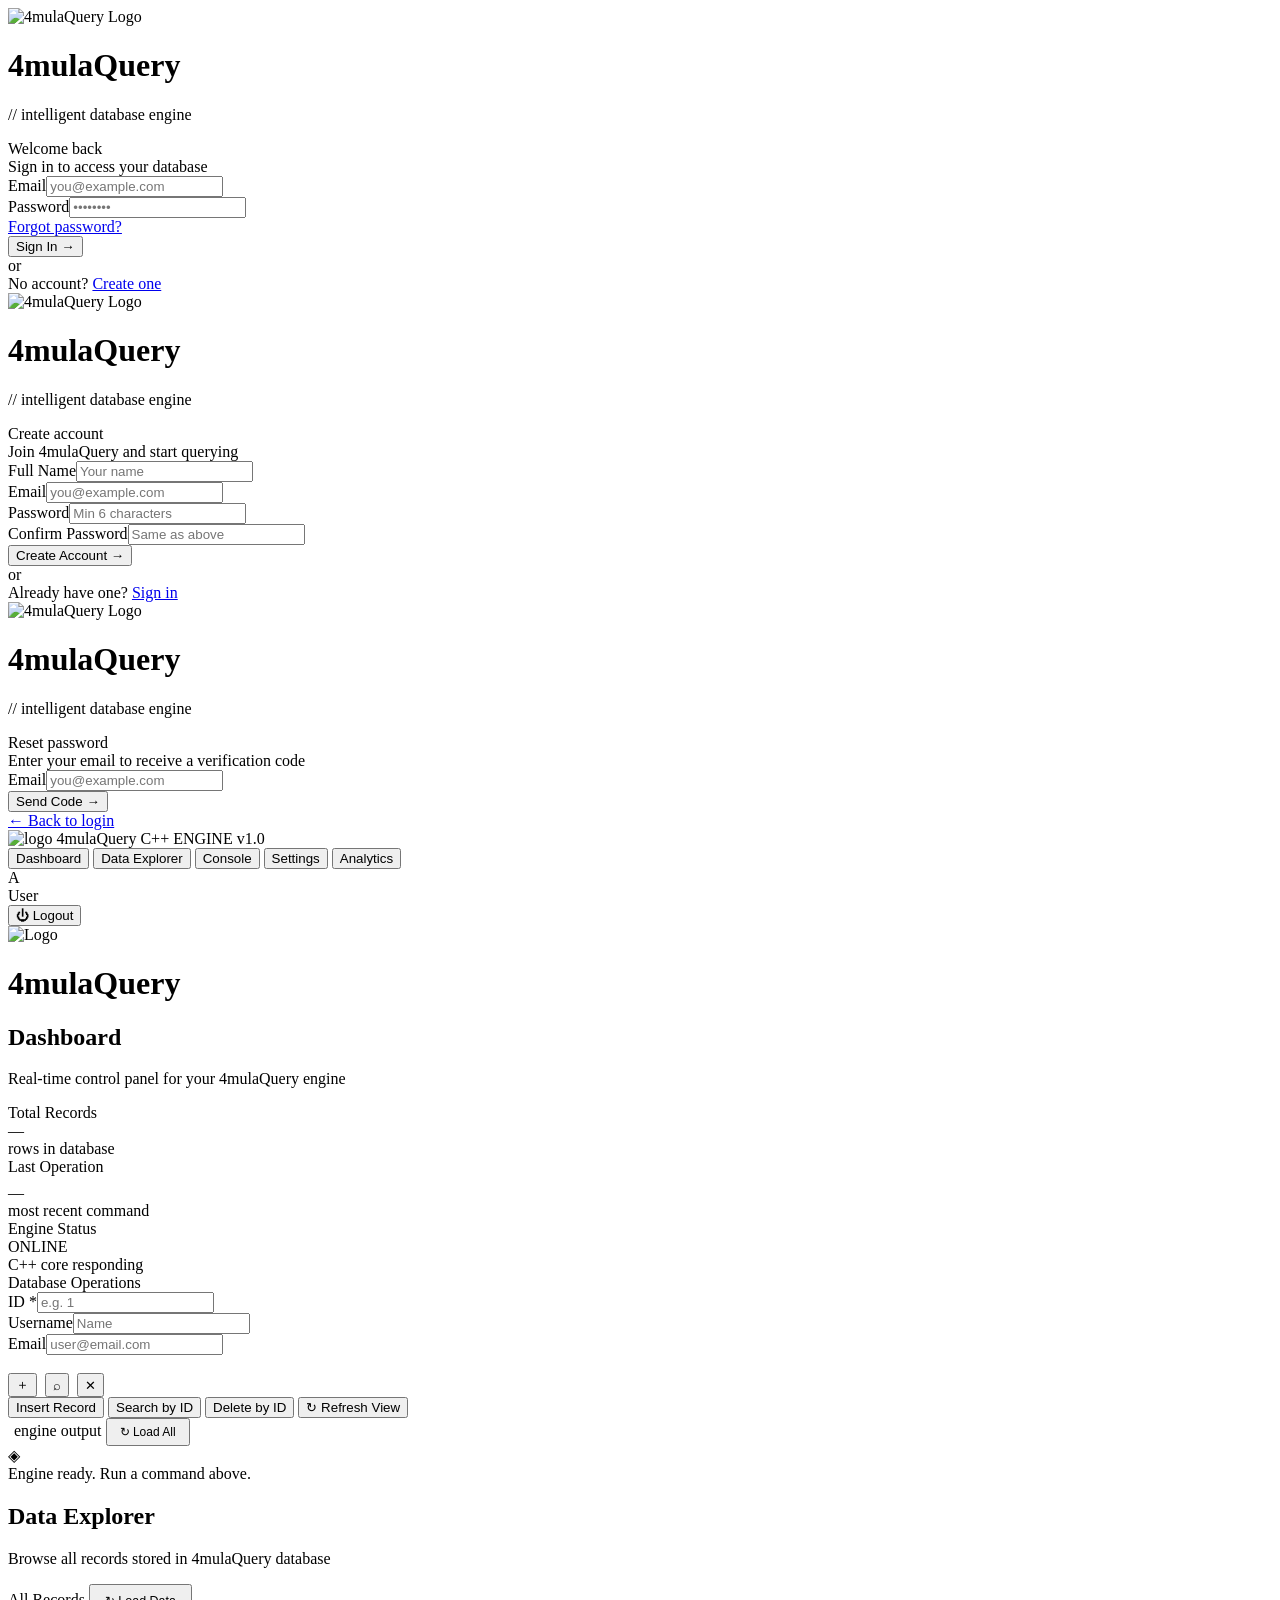
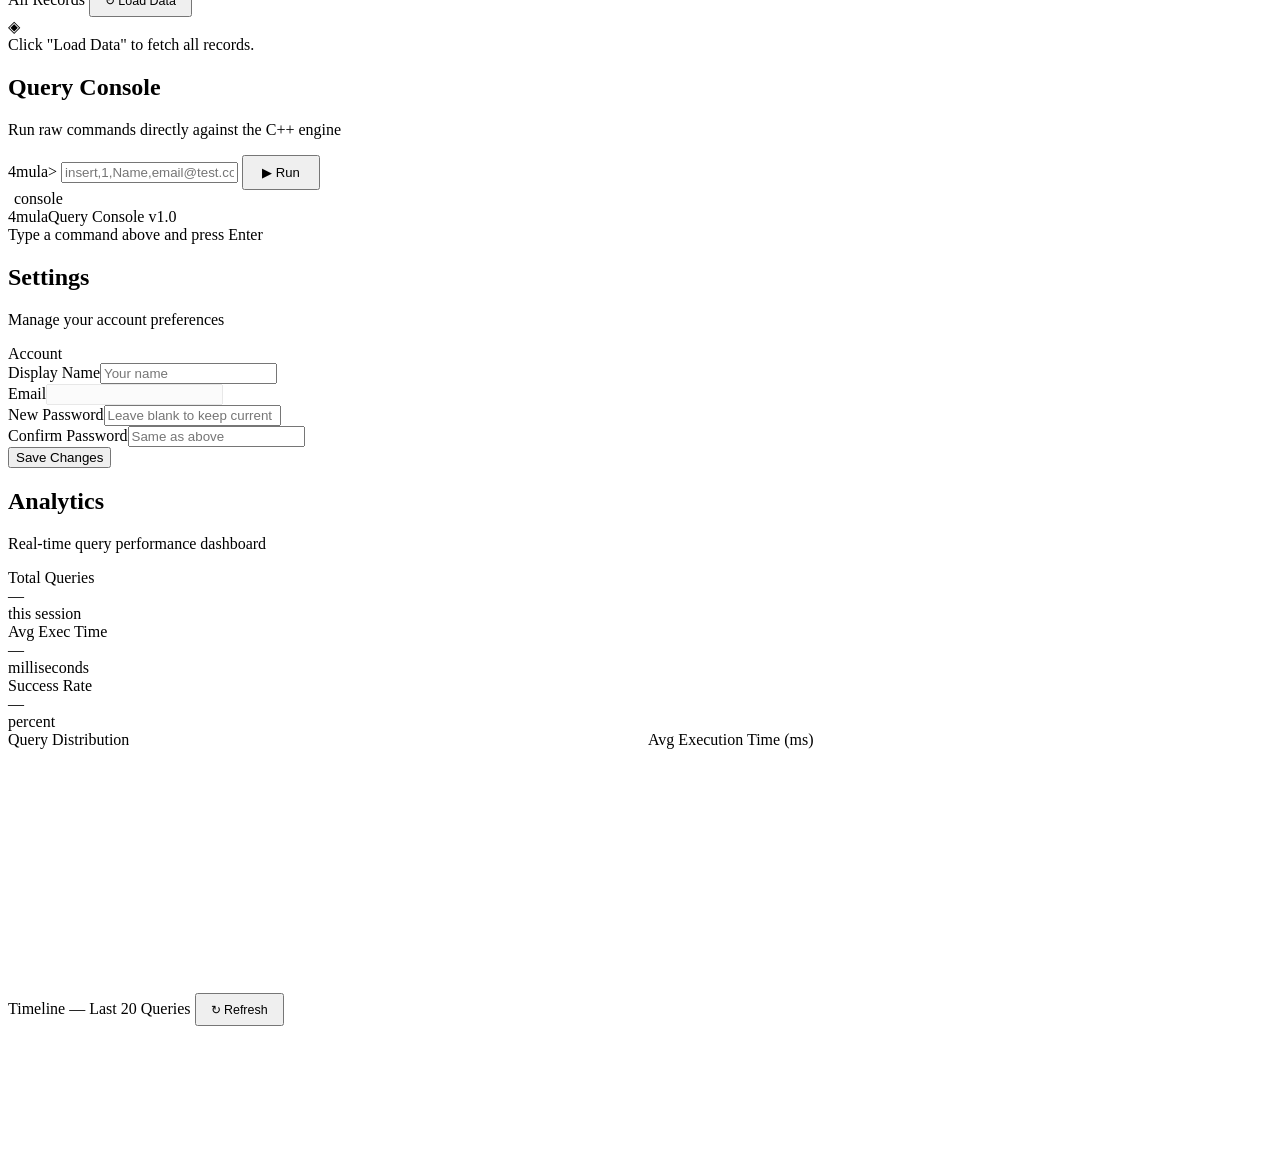
==== commit 39065fed: "feat: analytics dashboard with live charts" ====
--- a/app/src/main/resources/static/index.html
+++ b/app/src/main/resources/static/index.html
@@ -13,6 +13,7 @@
   <link rel="icon" type="image/png" href="/Logo.jpg"/>
   <link href="https://fonts.googleapis.com/css2?family=Syne:wght@400;600;700;800&family=DM+Mono:wght@300;400;500&display=swap" rel="stylesheet"/>
   <link rel="stylesheet" href="/style.css"/>
+  <script src="https://cdnjs.cloudflare.com/ajax/libs/Chart.js/4.4.1/chart.umd.min.js"></script>
 </head>
 <body>
 
@@ -124,6 +125,7 @@
       <button class="tnav" onclick="switchSec('explorer',this)">Data Explorer</button>
       <button class="tnav" onclick="switchSec('console',this)">Console</button>
       <button class="tnav" onclick="switchSec('settings',this)">Settings</button>
+      <button class="tnav" onclick="switchSec('analytics',this)">Analytics</button>
     </div>
     <div class="topbar-right">
       <div class="user-pill">
@@ -228,6 +230,26 @@
       </div>
     </div>
 
+   <!-- Analytics --> 
+    <div id="sec-analytics" class="section">
+  <div class="page-hdr"><h2>Analytics</h2><p>Real-time query performance dashboard</p></div>
+  <div class="stats-row">
+    <div class="stat-card"><div class="s-label">Total Queries</div><div class="s-val" id="an-total">—</div><div class="s-desc">this session</div></div>
+    <div class="stat-card"><div class="s-label">Avg Exec Time</div><div class="s-val" id="an-avg">—</div><div class="s-desc">milliseconds</div></div>
+    <div class="stat-card"><div class="s-label">Success Rate</div><div class="s-val" id="an-success">—</div><div class="s-desc">percent</div></div>
+  </div>
+  <div style="display:grid;grid-template-columns:1fr 1fr;gap:16px;margin-bottom:20px">
+    <div class="panel" style="margin-bottom:0"><div class="panel-title"><div class="p-dot"></div>Query Distribution</div><canvas id="chartDist" height="220"></canvas></div>
+    <div class="panel" style="margin-bottom:0"><div class="panel-title"><div class="p-dot"></div>Avg Execution Time (ms)</div><canvas id="chartTime" height="220"></canvas></div>
+  </div>
+  <div class="panel">
+    <div class="panel-title"><div class="p-dot"></div>Timeline — Last 20 Queries
+      <button class="btn btn-ref" onclick="loadAnalytics()" style="margin-left:auto;padding:7px 14px;font-size:0.78rem">↻ Refresh</button>
+    </div>
+    <canvas id="chartTimeline" height="120"></canvas>
+  </div>
+</div>
+
   </div><!-- end .main -->
 </div><!-- end #app -->
 
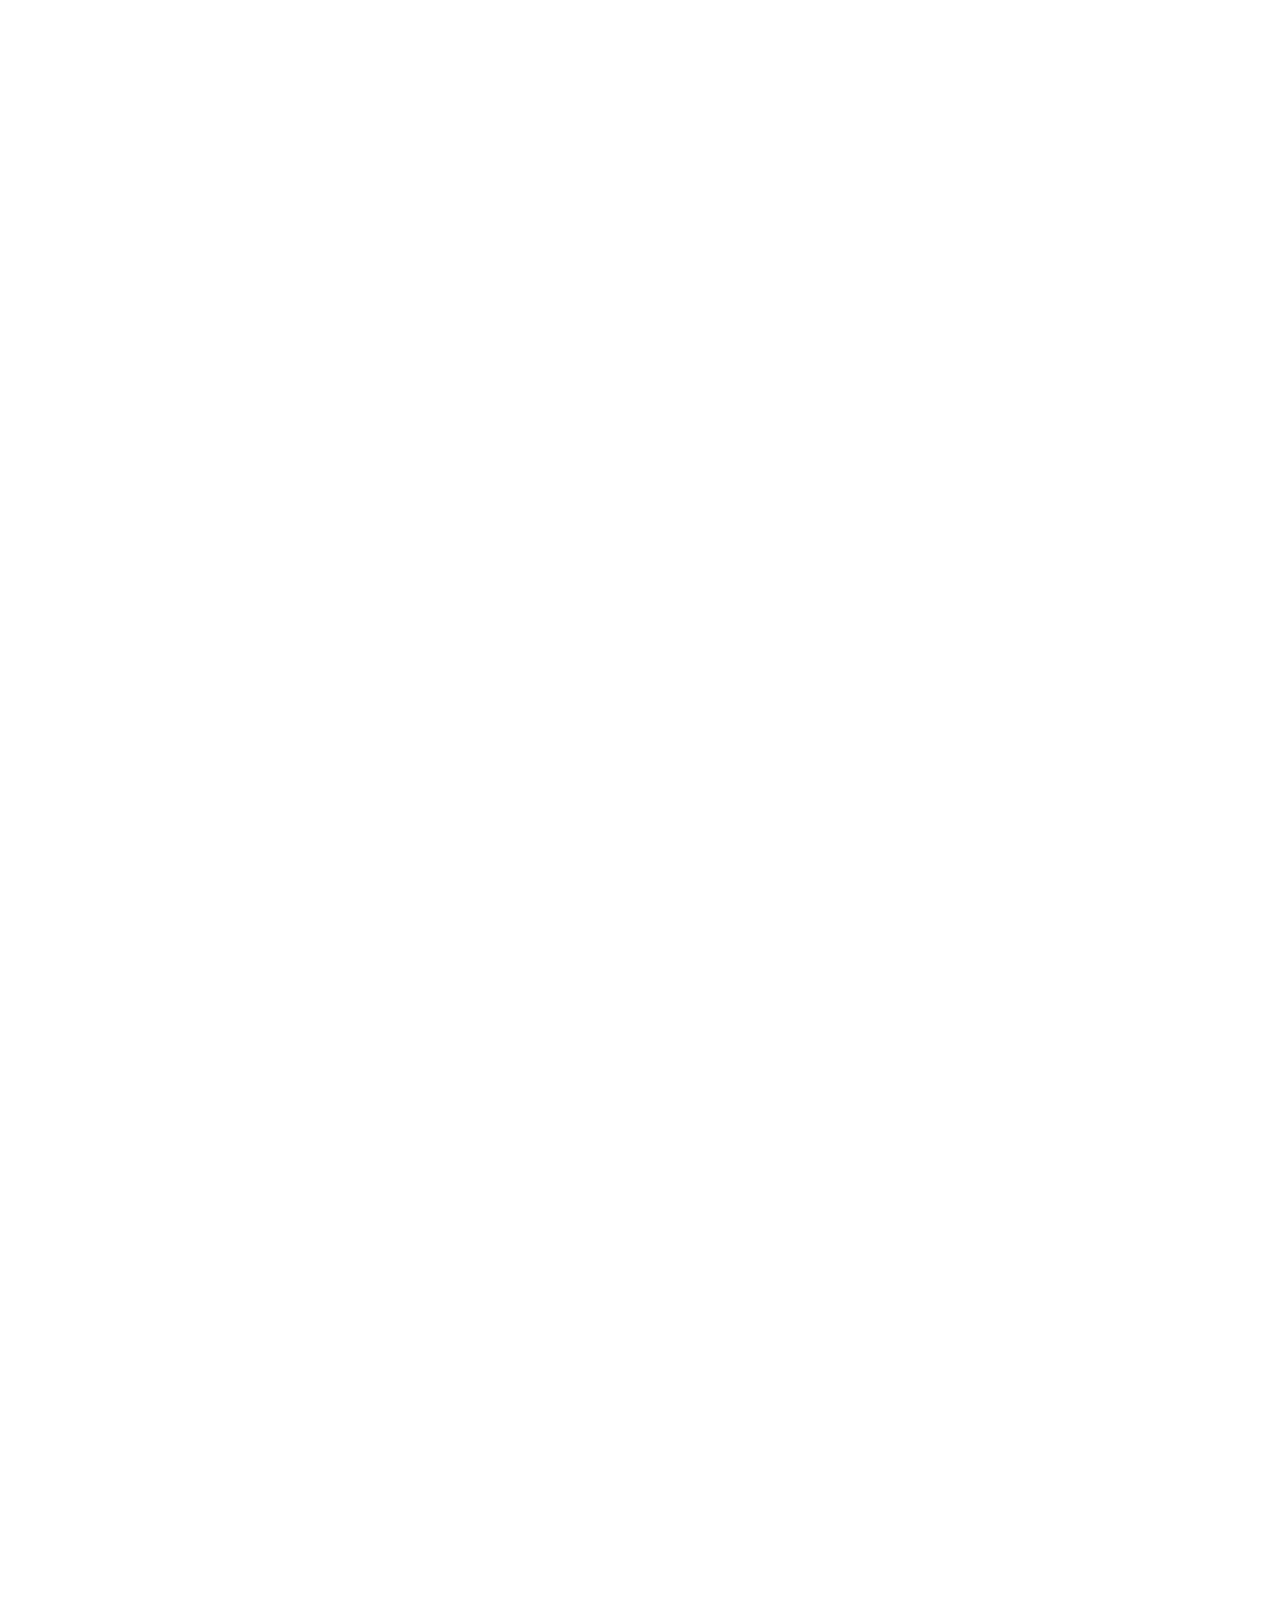
==== commit 309d5781: "feat: backend user auth — persistent login across browsers" ====
--- a/app/src/main/resources/static/index.html
+++ b/app/src/main/resources/static/index.html
@@ -15,7 +15,7 @@
   <link rel="stylesheet" href="/style.css"/>
   <script src="https://cdnjs.cloudflare.com/ajax/libs/Chart.js/4.4.1/chart.umd.min.js"></script>
 </head>
-<body>
+<body style="visibility:hidden">
 
 <!-- Background grid -->
 <div class="grid-bg"></div>
